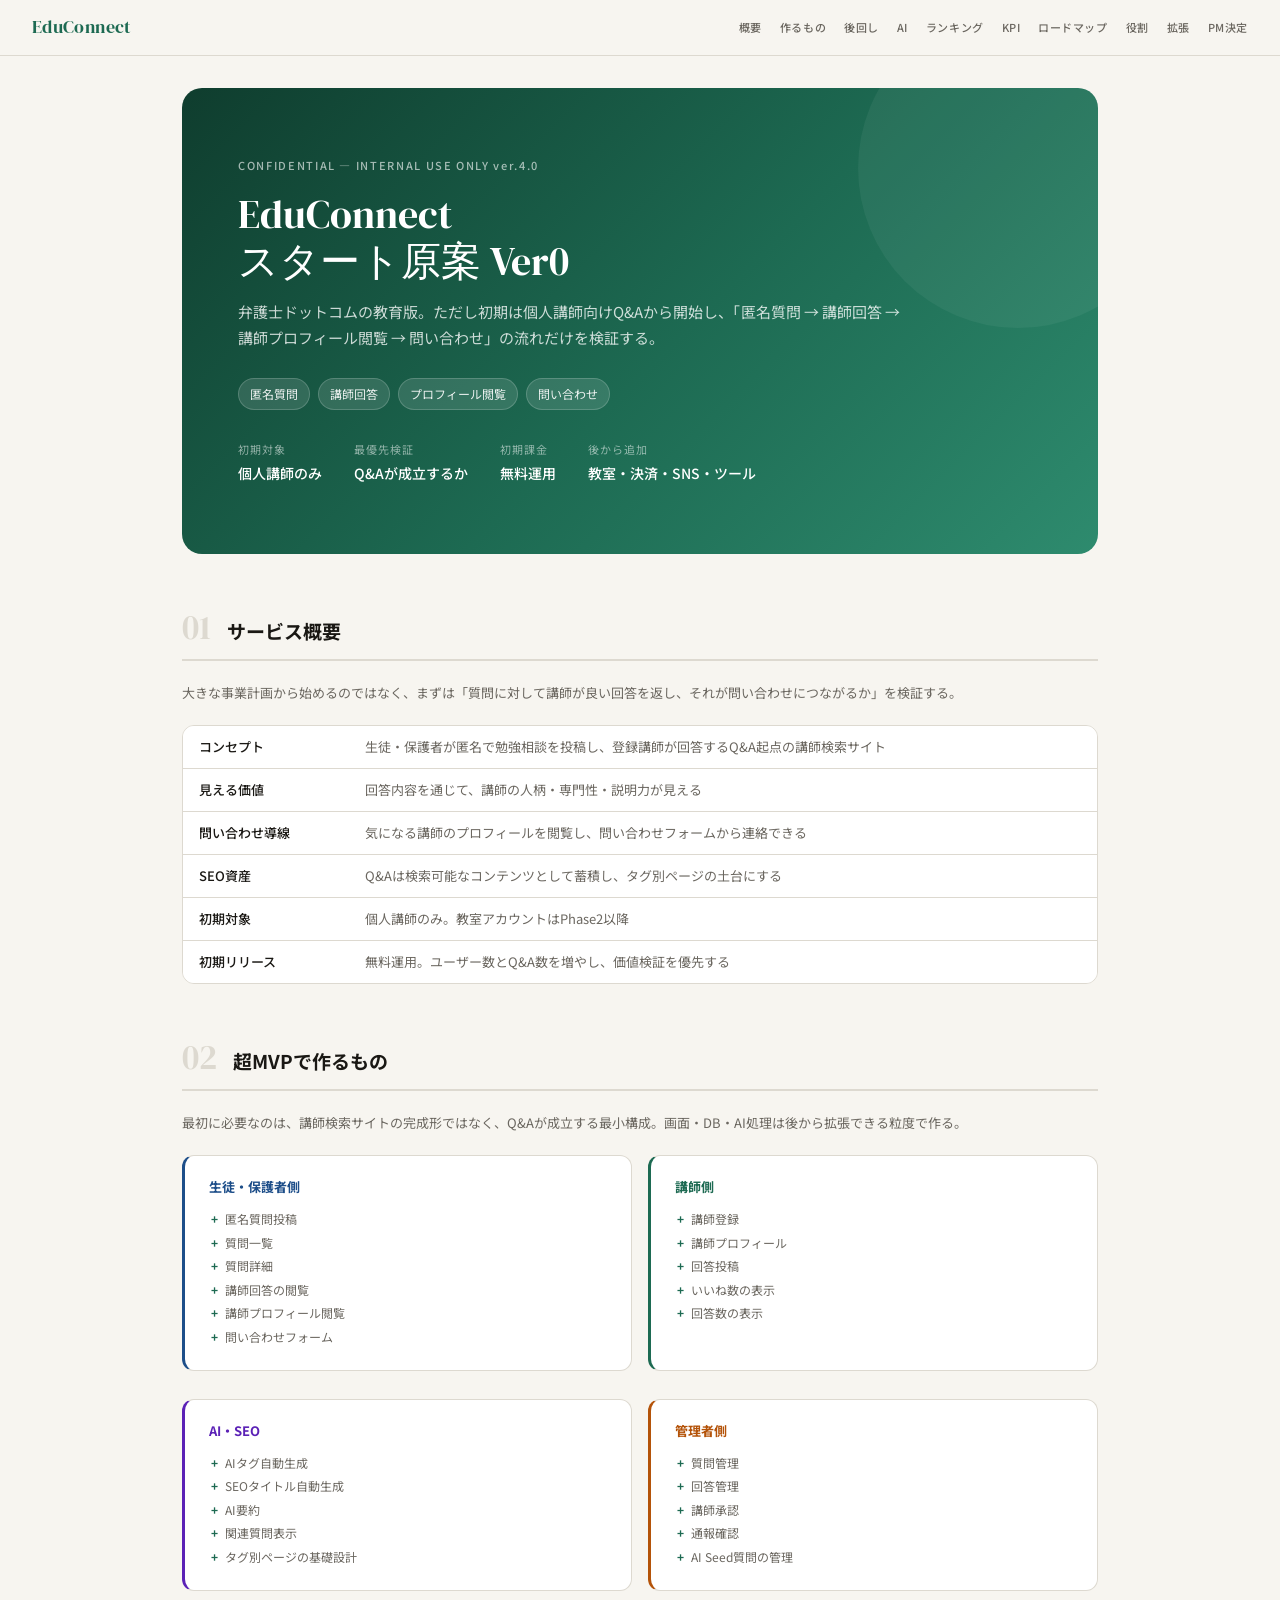
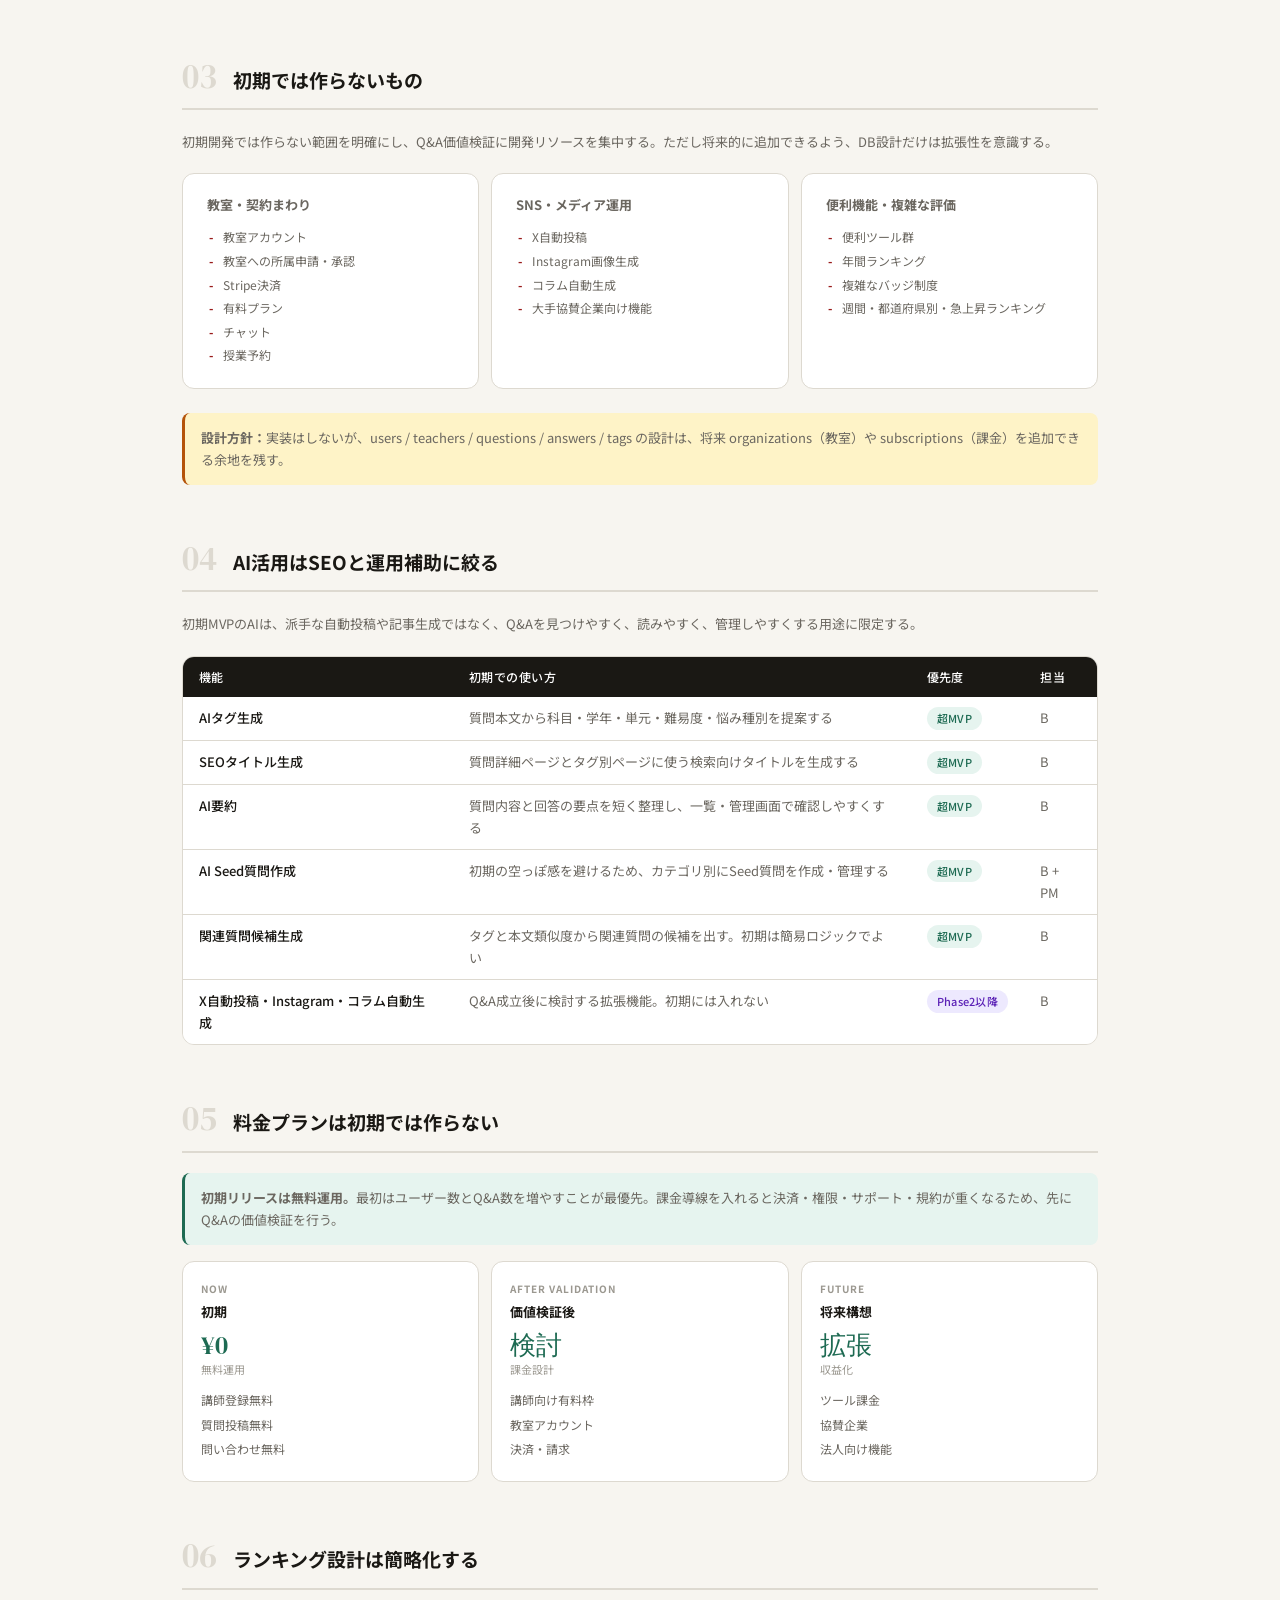
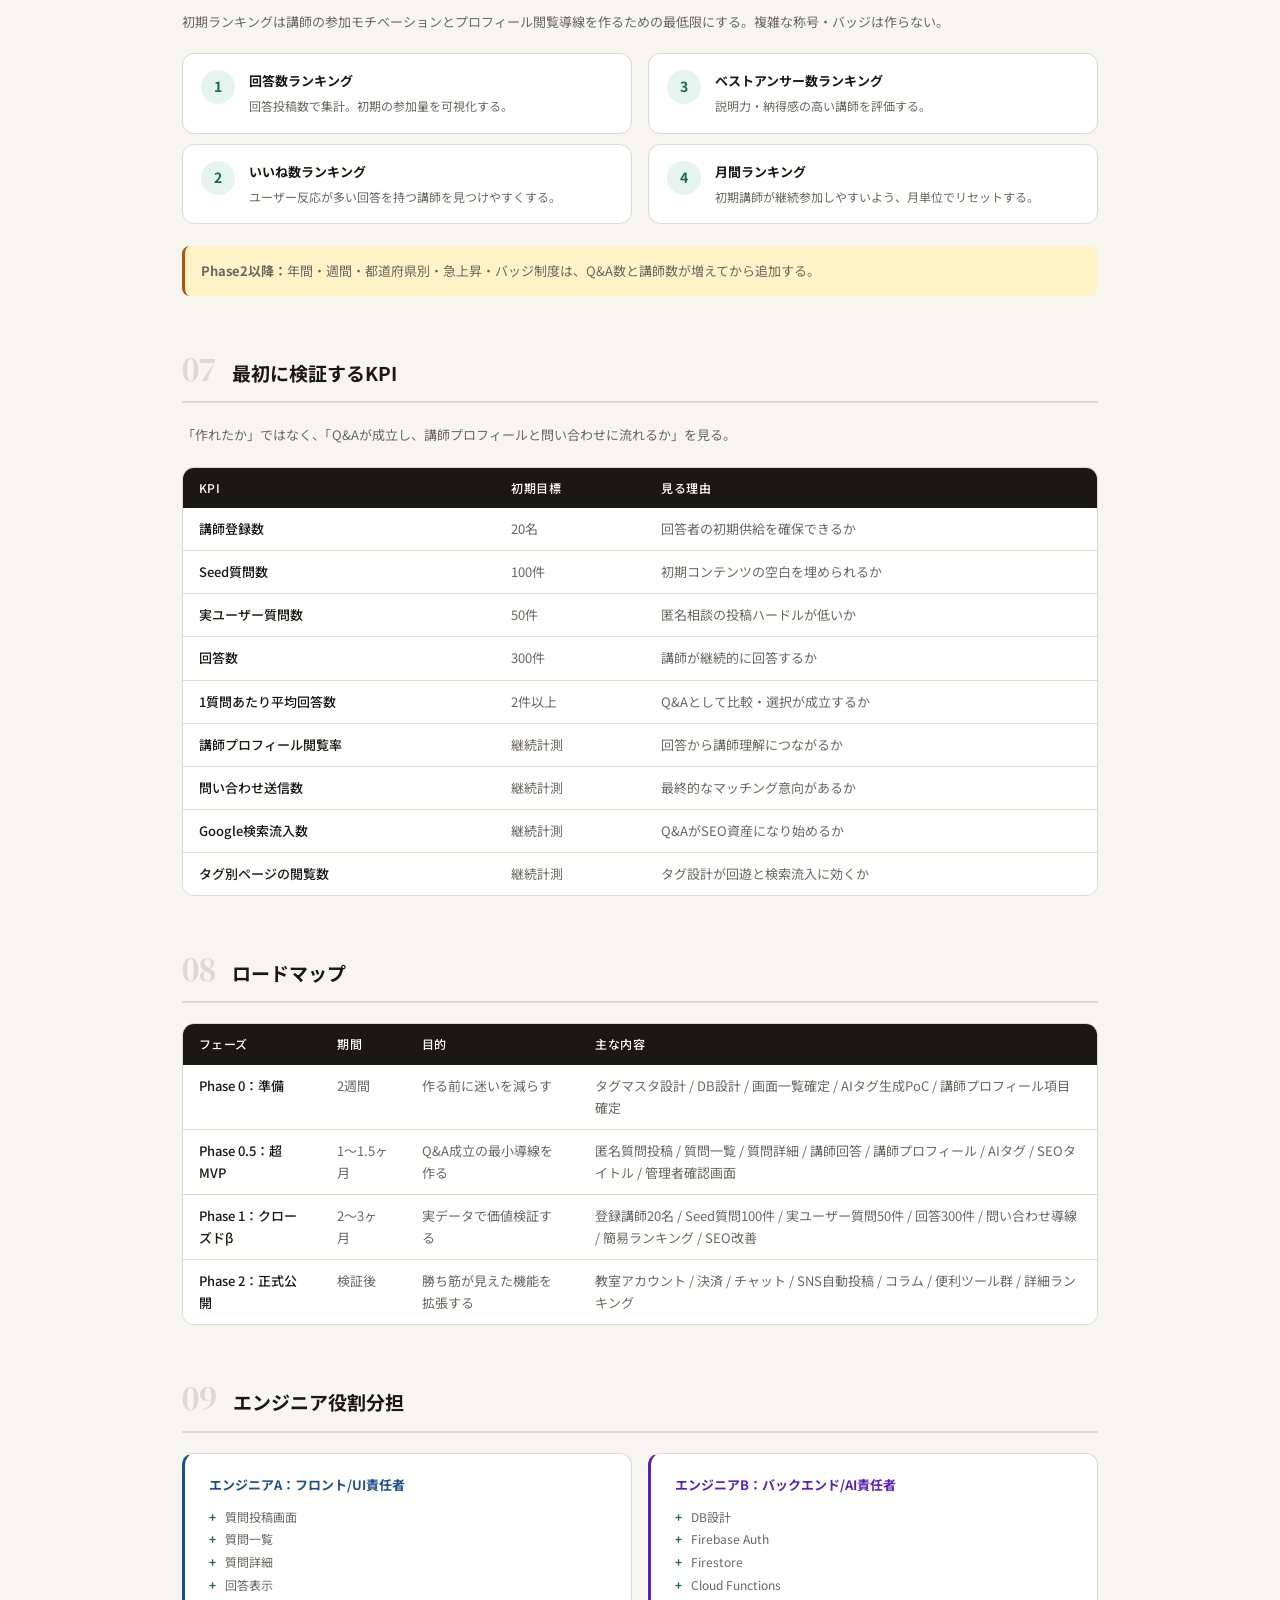
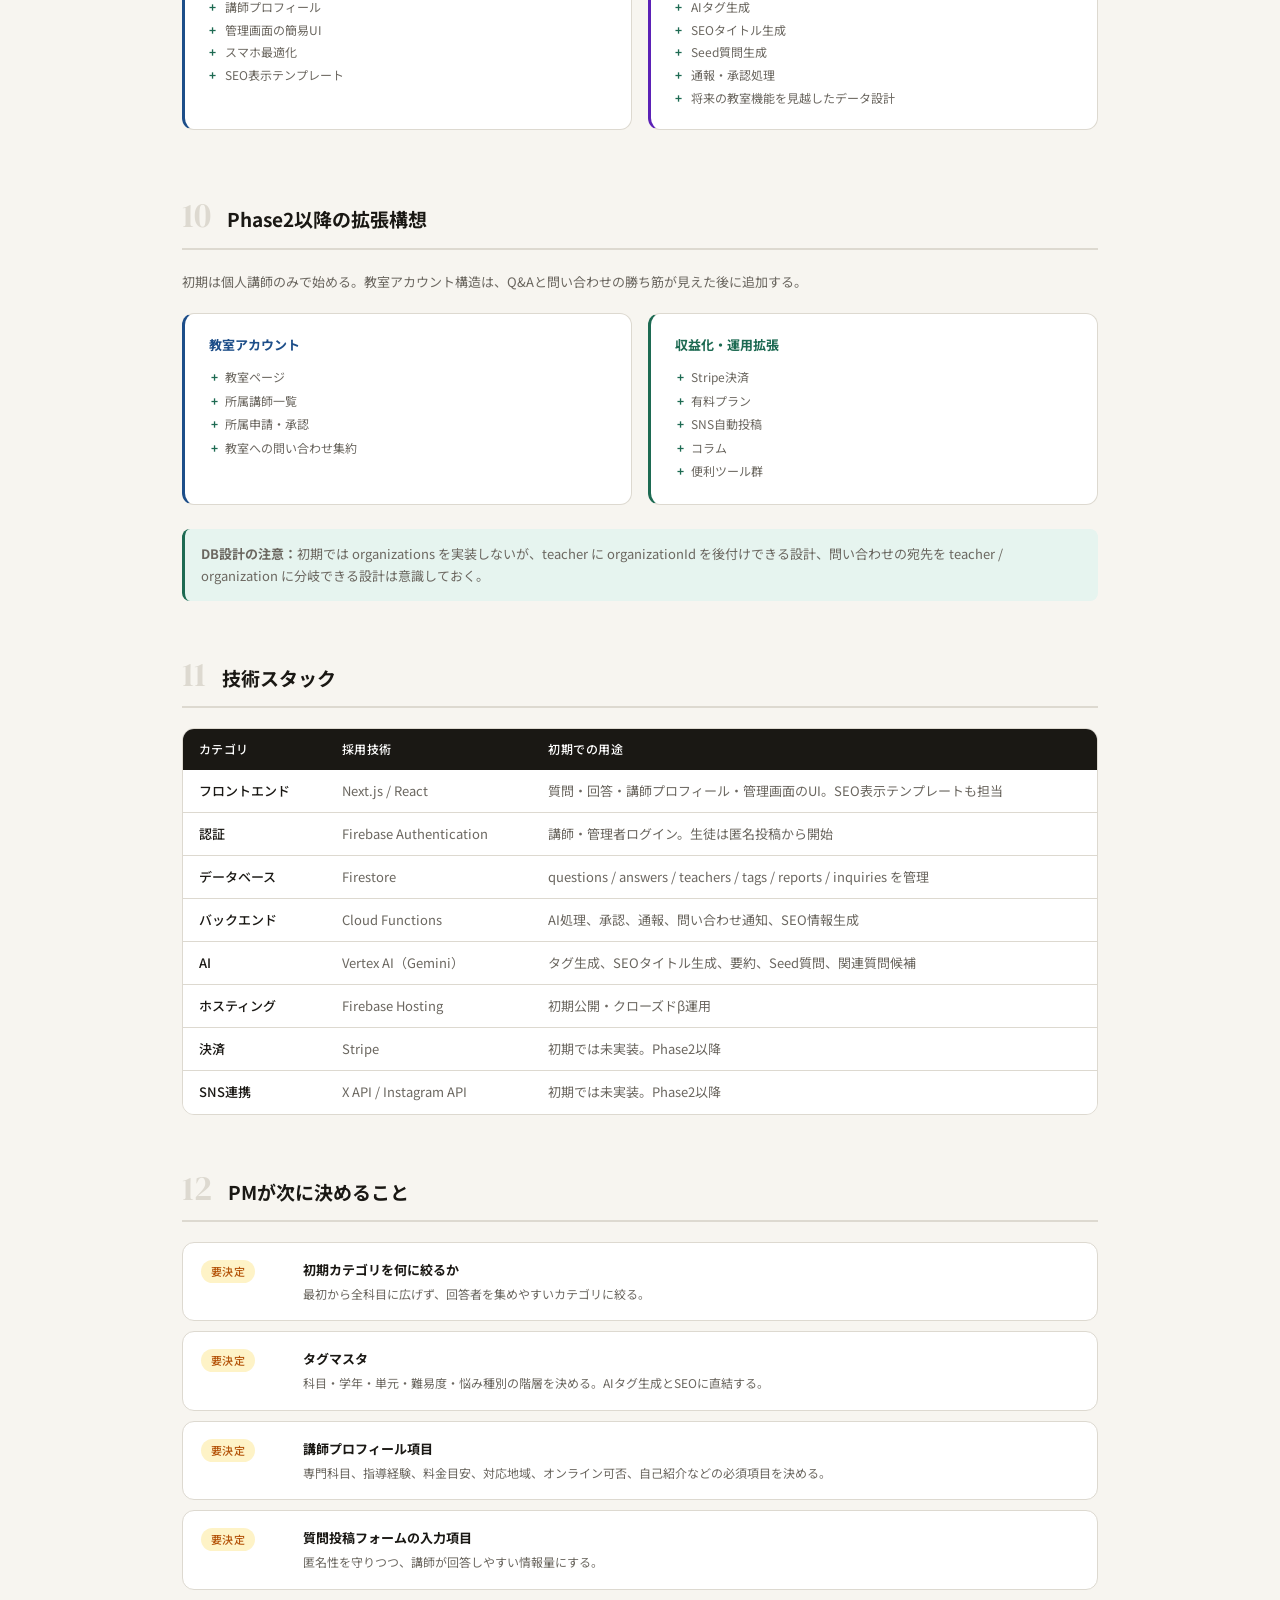
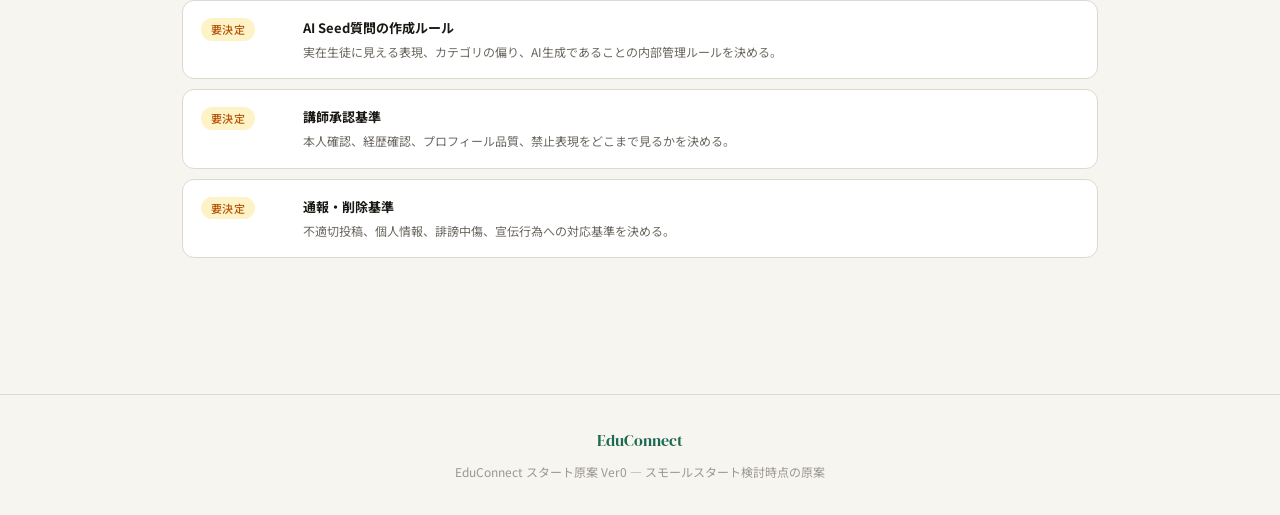
==== ver0/index.html @ 37a4d229 "Add Ver0 starter proposal" ====
<!DOCTYPE html>
<html lang="ja">
<head>
<meta charset="UTF-8">
<meta name="viewport" content="width=device-width, initial-scale=1.0">
<title>EduConnect スタート原案 Ver0</title>
<link href="https://fonts.googleapis.com/css2?family=Noto+Sans+JP:wght@300;400;500;700&family=DM+Serif+Display&display=swap" rel="stylesheet">
<style>
:root {
  --bg: #F7F5F0;
  --bg2: #EEEAE2;
  --surface: #FFFFFF;
  --border: #DDD9D0;
  --text: #1A1814;
  --text2: #6B6760;
  --text3: #9B9890;
  --accent: #1D6A52;
  --accent2: #2E8B6E;
  --accent-light: #E6F4EF;
  --blue: #1D4E89;
  --blue-light: #E3EDF7;
  --amber: #B45309;
  --amber-light: #FEF3C7;
  --purple: #5B21B6;
  --purple-light: #EDE9FE;
  --red: #991B1B;
  --red-light: #FEE2E2;
}
*{margin:0;padding:0;box-sizing:border-box}
html{scroll-behavior:smooth}
body{font-family:'Noto Sans JP',sans-serif;background:var(--bg);color:var(--text);font-size:14px;line-height:1.7}
nav{position:fixed;top:0;left:0;right:0;z-index:100;background:rgba(247,245,240,0.95);backdrop-filter:blur(8px);border-bottom:1px solid var(--border);padding:0 32px;display:flex;align-items:center;justify-content:space-between;height:56px}
.nav-logo{font-family:'DM Serif Display',serif;font-size:18px;color:var(--accent);letter-spacing:.02em}
.nav-links{display:flex;gap:18px;flex-wrap:wrap}
.nav-links a{font-size:11px;color:var(--text2);text-decoration:none;font-weight:500;letter-spacing:.05em;transition:color .2s}
.nav-links a:hover{color:var(--accent)}
.page{max-width:980px;margin:0 auto;padding:88px 32px 80px}
.hero{background:linear-gradient(135deg,#0F3D2E 0%,#1D6A52 54%,#2E8B6E 100%);color:white;padding:68px 56px;border-radius:20px;margin-bottom:56px;position:relative;overflow:hidden}
.hero::before{content:'';position:absolute;top:-80px;right:-80px;width:320px;height:320px;border-radius:50%;background:rgba(255,255,255,0.05)}
.hero-tag{font-size:11px;letter-spacing:.15em;font-weight:500;color:rgba(255,255,255,0.62);margin-bottom:16px}
.hero h1{font-family:'DM Serif Display',serif;font-size:40px;line-height:1.18;margin-bottom:14px;font-weight:400}
.hero-sub{font-size:15px;color:rgba(255,255,255,0.78);margin-bottom:28px;max-width:670px}
.hero-flow{display:flex;gap:8px;flex-wrap:wrap;margin-bottom:30px}
.flow-pill{font-size:12px;background:rgba(255,255,255,0.12);border:1px solid rgba(255,255,255,0.18);border-radius:999px;padding:5px 11px;color:rgba(255,255,255,0.9)}
.hero-meta{display:flex;gap:32px;flex-wrap:wrap}
.hero-meta-label{font-size:11px;color:rgba(255,255,255,0.52);letter-spacing:.08em;margin-bottom:3px}
.hero-meta-val{font-size:14px;font-weight:500}
.section{margin-bottom:56px}
.section-header{display:flex;align-items:baseline;gap:16px;margin-bottom:20px;padding-bottom:12px;border-bottom:2px solid var(--border)}
.section-num{font-family:'DM Serif Display',serif;font-size:34px;color:var(--border);line-height:1}
.section-title{font-size:19px;font-weight:700;color:var(--text)}
.section-desc{color:var(--text2);font-size:13px;margin-bottom:20px;line-height:1.8}
.card{background:var(--surface);border:1px solid var(--border);border-radius:12px;padding:20px 24px;margin-bottom:12px}
.card-title{font-size:13px;font-weight:700;margin-bottom:10px;color:var(--text2)}
.badge{display:inline-block;padding:2px 10px;border-radius:20px;font-size:11px;font-weight:500;letter-spacing:.03em;white-space:nowrap}
.b-must{background:var(--accent-light);color:var(--accent)}
.b-phase2{background:var(--purple-light);color:var(--purple)}
.b-later{background:var(--bg2);color:var(--text2)}
.b-pm{background:var(--amber-light);color:var(--amber)}
.b-stop{background:var(--red-light);color:var(--red)}
.tbl-wrap{overflow-x:auto;border-radius:12px;border:1px solid var(--border)}
table{width:100%;border-collapse:collapse;background:var(--surface)}
thead th{background:var(--text);color:white;padding:10px 16px;text-align:left;font-size:12px;font-weight:500;letter-spacing:.04em}
tbody td{padding:10px 16px;border-bottom:1px solid var(--border);font-size:13px;color:var(--text2);vertical-align:top}
tbody tr:last-child td{border-bottom:none}
tbody tr:hover td{background:var(--bg)}
td:first-child{color:var(--text);font-weight:500}
.grid2{display:grid;grid-template-columns:1fr 1fr;gap:16px}
.grid3{display:grid;grid-template-columns:repeat(3,1fr);gap:12px}
.grid4{display:grid;grid-template-columns:repeat(4,1fr);gap:12px}
.plan{border-radius:12px;padding:18px;border:2px solid var(--border);background:var(--surface)}
.plan.featured{border-color:var(--accent);box-shadow:0 4px 20px rgba(29,106,82,0.12)}
.plan-tag{font-size:10px;font-weight:700;letter-spacing:.08em;margin-bottom:4px}
.plan-name{font-size:14px;font-weight:700;margin-bottom:4px}
.plan-price{font-family:'DM Serif Display',serif;font-size:28px;margin:6px 0 2px;color:var(--accent)}
.plan-period{font-size:11px;color:var(--text3);margin-bottom:12px}
.plan-item{font-size:12px;color:var(--text2);line-height:1.8;padding-left:16px;position:relative;margin-bottom:1px}
.plan-item::before{position:absolute;left:0;font-weight:700}
.plan-item.o::before{content:"+";color:var(--accent)}
.plan-item.x::before{content:"-";color:var(--red)}
.tip{background:var(--accent-light);border-left:3px solid var(--accent);padding:14px 16px;border-radius:8px;color:var(--text2);font-size:13px}
.tip-amber{background:var(--amber-light);border-left-color:var(--amber)}
.tip-red{background:var(--red-light);border-left-color:var(--red)}
.rank-card{display:flex;gap:14px;background:var(--surface);border:1px solid var(--border);border-radius:12px;padding:16px 18px;margin-bottom:10px}
.rank-icon{width:34px;height:34px;border-radius:50%;background:var(--accent-light);color:var(--accent);display:flex;align-items:center;justify-content:center;font-weight:700;flex-shrink:0}
.rank-title{font-size:13px;font-weight:700;margin-bottom:4px}
.rank-desc{font-size:12px;color:var(--text2)}
.phase-card{background:var(--surface);border:1px solid var(--border);border-radius:12px;padding:18px}
.phase-label{font-size:10px;letter-spacing:.1em;font-weight:700;color:var(--text3);margin-bottom:4px}
.phase-period{font-size:13px;font-weight:700;color:var(--text);margin-bottom:8px}
.phase-num{font-family:'DM Serif Display',serif;font-size:26px;color:var(--accent);line-height:1.1}
.phase-sub{font-size:11px;color:var(--text3);margin-bottom:12px}
.phase-item{font-size:12px;color:var(--text2);margin-bottom:4px}
.pm-item{display:flex;gap:14px;background:var(--surface);border:1px solid var(--border);border-radius:12px;padding:16px 18px;margin-bottom:10px}
.pm-badge{width:88px;flex-shrink:0}
.pm-title{font-size:13px;font-weight:700;margin-bottom:3px}
.pm-desc{font-size:12px;color:var(--text2)}
.two-col{display:grid;grid-template-columns:1fr 1fr;gap:16px}
.b-item{font-size:12px;color:var(--text2);line-height:1.8;padding-left:16px;position:relative;margin-bottom:2px}
.b-item::before{content:"·";position:absolute;left:2px}
.b-item.good::before{content:"+";color:var(--accent);font-weight:700}
.b-item.stop::before{content:"-";color:var(--red);font-weight:700}
.mini-label{font-size:11px;font-weight:700;color:var(--text3);letter-spacing:.08em;margin-bottom:8px}
footer{border-top:1px solid var(--border);padding:32px;text-align:center;color:var(--text3);font-size:12px}
@media(max-width:680px){
  nav{padding:0 16px}
  .nav-links{display:none}
  .page{padding:72px 16px 60px}
  .hero{padding:36px 24px}
  .hero h1{font-size:28px}
  .hero-meta{gap:20px}
  .grid2,.grid3,.grid4,.two-col{grid-template-columns:1fr}
}
</style>
</head>
<body>
<nav>
  <div class="nav-logo">EduConnect</div>
  <div class="nav-links">
    <a href="#overview">概要</a>
    <a href="#mvp">作るもの</a>
    <a href="#notnow">後回し</a>
    <a href="#ai">AI</a>
    <a href="#ranking">ランキング</a>
    <a href="#kpi">KPI</a>
    <a href="#roadmap">ロードマップ</a>
    <a href="#roles">役割</a>
    <a href="#phase2">拡張</a>
    <a href="#pm">PM決定</a>
  </div>
</nav>

<div class="page">

  <div class="hero">
    <div class="hero-tag">CONFIDENTIAL — INTERNAL USE ONLY ver.4.0</div>
    <h1>EduConnect<br>スタート原案 Ver0</h1>
    <div class="hero-sub">弁護士ドットコムの教育版。ただし初期は個人講師向けQ&amp;Aから開始し、「匿名質問 → 講師回答 → 講師プロフィール閲覧 → 問い合わせ」の流れだけを検証する。</div>
    <div class="hero-flow">
      <div class="flow-pill">匿名質問</div>
      <div class="flow-pill">講師回答</div>
      <div class="flow-pill">プロフィール閲覧</div>
      <div class="flow-pill">問い合わせ</div>
    </div>
    <div class="hero-meta">
      <div><div class="hero-meta-label">初期対象</div><div class="hero-meta-val">個人講師のみ</div></div>
      <div><div class="hero-meta-label">最優先検証</div><div class="hero-meta-val">Q&amp;Aが成立するか</div></div>
      <div><div class="hero-meta-label">初期課金</div><div class="hero-meta-val">無料運用</div></div>
      <div><div class="hero-meta-label">後から追加</div><div class="hero-meta-val">教室・決済・SNS・ツール</div></div>
    </div>
  </div>

  <div class="section" id="overview">
    <div class="section-header"><div class="section-num">01</div><div class="section-title">サービス概要</div></div>
    <div class="section-desc">大きな事業計画から始めるのではなく、まずは「質問に対して講師が良い回答を返し、それが問い合わせにつながるか」を検証する。</div>
    <div class="tbl-wrap">
      <table>
        <tbody>
          <tr><td>コンセプト</td><td>生徒・保護者が匿名で勉強相談を投稿し、登録講師が回答するQ&amp;A起点の講師検索サイト</td></tr>
          <tr><td>見える価値</td><td>回答内容を通じて、講師の人柄・専門性・説明力が見える</td></tr>
          <tr><td>問い合わせ導線</td><td>気になる講師のプロフィールを閲覧し、問い合わせフォームから連絡できる</td></tr>
          <tr><td>SEO資産</td><td>Q&amp;Aは検索可能なコンテンツとして蓄積し、タグ別ページの土台にする</td></tr>
          <tr><td>初期対象</td><td>個人講師のみ。教室アカウントはPhase2以降</td></tr>
          <tr><td>初期リリース</td><td>無料運用。ユーザー数とQ&amp;A数を増やし、価値検証を優先する</td></tr>
        </tbody>
      </table>
    </div>
  </div>

  <div class="section" id="mvp">
    <div class="section-header"><div class="section-num">02</div><div class="section-title">超MVPで作るもの</div></div>
    <div class="section-desc">最初に必要なのは、講師検索サイトの完成形ではなく、Q&amp;Aが成立する最小構成。画面・DB・AI処理は後から拡張できる粒度で作る。</div>
    <div class="grid2">
      <div class="card" style="border-left:3px solid var(--blue)">
        <div class="card-title" style="color:var(--blue)">生徒・保護者側</div>
        <div class="b-item good">匿名質問投稿</div>
        <div class="b-item good">質問一覧</div>
        <div class="b-item good">質問詳細</div>
        <div class="b-item good">講師回答の閲覧</div>
        <div class="b-item good">講師プロフィール閲覧</div>
        <div class="b-item good">問い合わせフォーム</div>
      </div>
      <div class="card" style="border-left:3px solid var(--accent)">
        <div class="card-title" style="color:var(--accent)">講師側</div>
        <div class="b-item good">講師登録</div>
        <div class="b-item good">講師プロフィール</div>
        <div class="b-item good">回答投稿</div>
        <div class="b-item good">いいね数の表示</div>
        <div class="b-item good">回答数の表示</div>
      </div>
      <div class="card" style="border-left:3px solid var(--purple)">
        <div class="card-title" style="color:var(--purple)">AI・SEO</div>
        <div class="b-item good">AIタグ自動生成</div>
        <div class="b-item good">SEOタイトル自動生成</div>
        <div class="b-item good">AI要約</div>
        <div class="b-item good">関連質問表示</div>
        <div class="b-item good">タグ別ページの基礎設計</div>
      </div>
      <div class="card" style="border-left:3px solid var(--amber)">
        <div class="card-title" style="color:var(--amber)">管理者側</div>
        <div class="b-item good">質問管理</div>
        <div class="b-item good">回答管理</div>
        <div class="b-item good">講師承認</div>
        <div class="b-item good">通報確認</div>
        <div class="b-item good">AI Seed質問の管理</div>
      </div>
    </div>
  </div>

  <div class="section" id="notnow">
    <div class="section-header"><div class="section-num">03</div><div class="section-title">初期では作らないもの</div></div>
    <div class="section-desc">初期開発では作らない範囲を明確にし、Q&amp;A価値検証に開発リソースを集中する。ただし将来的に追加できるよう、DB設計だけは拡張性を意識する。</div>
    <div class="grid3">
      <div class="card">
        <div class="card-title">教室・契約まわり</div>
        <div class="b-item stop">教室アカウント</div>
        <div class="b-item stop">教室への所属申請・承認</div>
        <div class="b-item stop">Stripe決済</div>
        <div class="b-item stop">有料プラン</div>
        <div class="b-item stop">チャット</div>
        <div class="b-item stop">授業予約</div>
      </div>
      <div class="card">
        <div class="card-title">SNS・メディア運用</div>
        <div class="b-item stop">X自動投稿</div>
        <div class="b-item stop">Instagram画像生成</div>
        <div class="b-item stop">コラム自動生成</div>
        <div class="b-item stop">大手協賛企業向け機能</div>
      </div>
      <div class="card">
        <div class="card-title">便利機能・複雑な評価</div>
        <div class="b-item stop">便利ツール群</div>
        <div class="b-item stop">年間ランキング</div>
        <div class="b-item stop">複雑なバッジ制度</div>
        <div class="b-item stop">週間・都道府県別・急上昇ランキング</div>
      </div>
    </div>
    <div class="tip tip-amber" style="margin-top:12px"><b>設計方針：</b>実装はしないが、users / teachers / questions / answers / tags の設計は、将来 organizations（教室）や subscriptions（課金）を追加できる余地を残す。</div>
  </div>

  <div class="section" id="ai">
    <div class="section-header"><div class="section-num">04</div><div class="section-title">AI活用はSEOと運用補助に絞る</div></div>
    <div class="section-desc">初期MVPのAIは、派手な自動投稿や記事生成ではなく、Q&amp;Aを見つけやすく、読みやすく、管理しやすくする用途に限定する。</div>
    <div class="tbl-wrap">
      <table>
        <thead><tr><th>機能</th><th>初期での使い方</th><th>優先度</th><th>担当</th></tr></thead>
        <tbody>
          <tr><td>AIタグ生成</td><td>質問本文から科目・学年・単元・難易度・悩み種別を提案する</td><td><span class="badge b-must">超MVP</span></td><td>B</td></tr>
          <tr><td>SEOタイトル生成</td><td>質問詳細ページとタグ別ページに使う検索向けタイトルを生成する</td><td><span class="badge b-must">超MVP</span></td><td>B</td></tr>
          <tr><td>AI要約</td><td>質問内容と回答の要点を短く整理し、一覧・管理画面で確認しやすくする</td><td><span class="badge b-must">超MVP</span></td><td>B</td></tr>
          <tr><td>AI Seed質問作成</td><td>初期の空っぽ感を避けるため、カテゴリ別にSeed質問を作成・管理する</td><td><span class="badge b-must">超MVP</span></td><td>B + PM</td></tr>
          <tr><td>関連質問候補生成</td><td>タグと本文類似度から関連質問の候補を出す。初期は簡易ロジックでよい</td><td><span class="badge b-must">超MVP</span></td><td>B</td></tr>
          <tr><td>X自動投稿・Instagram・コラム自動生成</td><td>Q&amp;A成立後に検討する拡張機能。初期には入れない</td><td><span class="badge b-phase2">Phase2以降</span></td><td>B</td></tr>
        </tbody>
      </table>
    </div>
  </div>

  <div class="section" id="pricing">
    <div class="section-header"><div class="section-num">05</div><div class="section-title">料金プランは初期では作らない</div></div>
    <div class="tip">
      <b>初期リリースは無料運用。</b>最初はユーザー数とQ&amp;A数を増やすことが最優先。課金導線を入れると決済・権限・サポート・規約が重くなるため、先にQ&amp;Aの価値検証を行う。
    </div>
    <div class="grid3" style="margin-top:16px">
      <div class="phase-card"><div class="phase-label">NOW</div><div class="phase-period">初期</div><div class="phase-num">¥0</div><div class="phase-sub">無料運用</div><div class="phase-item">講師登録無料</div><div class="phase-item">質問投稿無料</div><div class="phase-item">問い合わせ無料</div></div>
      <div class="phase-card"><div class="phase-label">AFTER VALIDATION</div><div class="phase-period">価値検証後</div><div class="phase-num">検討</div><div class="phase-sub">課金設計</div><div class="phase-item">講師向け有料枠</div><div class="phase-item">教室アカウント</div><div class="phase-item">決済・請求</div></div>
      <div class="phase-card"><div class="phase-label">FUTURE</div><div class="phase-period">将来構想</div><div class="phase-num">拡張</div><div class="phase-sub">収益化</div><div class="phase-item">ツール課金</div><div class="phase-item">協賛企業</div><div class="phase-item">法人向け機能</div></div>
    </div>
  </div>

  <div class="section" id="ranking">
    <div class="section-header"><div class="section-num">06</div><div class="section-title">ランキング設計は簡略化する</div></div>
    <div class="section-desc">初期ランキングは講師の参加モチベーションとプロフィール閲覧導線を作るための最低限にする。複雑な称号・バッジは作らない。</div>
    <div class="grid2">
      <div>
        <div class="rank-card"><div class="rank-icon">1</div><div><div class="rank-title">回答数ランキング</div><div class="rank-desc">回答投稿数で集計。初期の参加量を可視化する。</div></div></div>
        <div class="rank-card"><div class="rank-icon">2</div><div><div class="rank-title">いいね数ランキング</div><div class="rank-desc">ユーザー反応が多い回答を持つ講師を見つけやすくする。</div></div></div>
      </div>
      <div>
        <div class="rank-card"><div class="rank-icon">3</div><div><div class="rank-title">ベストアンサー数ランキング</div><div class="rank-desc">説明力・納得感の高い講師を評価する。</div></div></div>
        <div class="rank-card"><div class="rank-icon">4</div><div><div class="rank-title">月間ランキング</div><div class="rank-desc">初期講師が継続参加しやすいよう、月単位でリセットする。</div></div></div>
      </div>
    </div>
    <div class="tip tip-amber" style="margin-top:12px"><b>Phase2以降：</b>年間・週間・都道府県別・急上昇・バッジ制度は、Q&amp;A数と講師数が増えてから追加する。</div>
  </div>

  <div class="section" id="kpi">
    <div class="section-header"><div class="section-num">07</div><div class="section-title">最初に検証するKPI</div></div>
    <div class="section-desc">「作れたか」ではなく、「Q&amp;Aが成立し、講師プロフィールと問い合わせに流れるか」を見る。</div>
    <div class="tbl-wrap">
      <table>
        <thead><tr><th>KPI</th><th>初期目標</th><th>見る理由</th></tr></thead>
        <tbody>
          <tr><td>講師登録数</td><td>20名</td><td>回答者の初期供給を確保できるか</td></tr>
          <tr><td>Seed質問数</td><td>100件</td><td>初期コンテンツの空白を埋められるか</td></tr>
          <tr><td>実ユーザー質問数</td><td>50件</td><td>匿名相談の投稿ハードルが低いか</td></tr>
          <tr><td>回答数</td><td>300件</td><td>講師が継続的に回答するか</td></tr>
          <tr><td>1質問あたり平均回答数</td><td>2件以上</td><td>Q&amp;Aとして比較・選択が成立するか</td></tr>
          <tr><td>講師プロフィール閲覧率</td><td>継続計測</td><td>回答から講師理解につながるか</td></tr>
          <tr><td>問い合わせ送信数</td><td>継続計測</td><td>最終的なマッチング意向があるか</td></tr>
          <tr><td>Google検索流入数</td><td>継続計測</td><td>Q&amp;AがSEO資産になり始めるか</td></tr>
          <tr><td>タグ別ページの閲覧数</td><td>継続計測</td><td>タグ設計が回遊と検索流入に効くか</td></tr>
        </tbody>
      </table>
    </div>
  </div>

  <div class="section" id="roadmap">
    <div class="section-header"><div class="section-num">08</div><div class="section-title">ロードマップ</div></div>
    <div class="tbl-wrap">
      <table>
        <thead><tr><th>フェーズ</th><th>期間</th><th>目的</th><th>主な内容</th></tr></thead>
        <tbody>
          <tr><td>Phase 0：準備</td><td>2週間</td><td>作る前に迷いを減らす</td><td>タグマスタ設計 / DB設計 / 画面一覧確定 / AIタグ生成PoC / 講師プロフィール項目確定</td></tr>
          <tr><td>Phase 0.5：超MVP</td><td>1〜1.5ヶ月</td><td>Q&amp;A成立の最小導線を作る</td><td>匿名質問投稿 / 質問一覧 / 質問詳細 / 講師回答 / 講師プロフィール / AIタグ / SEOタイトル / 管理者確認画面</td></tr>
          <tr><td>Phase 1：クローズドβ</td><td>2〜3ヶ月</td><td>実データで価値検証する</td><td>登録講師20名 / Seed質問100件 / 実ユーザー質問50件 / 回答300件 / 問い合わせ導線 / 簡易ランキング / SEO改善</td></tr>
          <tr><td>Phase 2：正式公開</td><td>検証後</td><td>勝ち筋が見えた機能を拡張する</td><td>教室アカウント / 決済 / チャット / SNS自動投稿 / コラム / 便利ツール群 / 詳細ランキング</td></tr>
        </tbody>
      </table>
    </div>
  </div>

  <div class="section" id="roles">
    <div class="section-header"><div class="section-num">09</div><div class="section-title">エンジニア役割分担</div></div>
    <div class="two-col">
      <div class="card" style="border-left:3px solid var(--blue)">
        <div class="card-title" style="color:var(--blue)">エンジニアA：フロント/UI責任者</div>
        <div class="plan-item o">質問投稿画面</div>
        <div class="plan-item o">質問一覧</div>
        <div class="plan-item o">質問詳細</div>
        <div class="plan-item o">回答表示</div>
        <div class="plan-item o">講師プロフィール</div>
        <div class="plan-item o">管理画面の簡易UI</div>
        <div class="plan-item o">スマホ最適化</div>
        <div class="plan-item o">SEO表示テンプレート</div>
      </div>
      <div class="card" style="border-left:3px solid var(--purple)">
        <div class="card-title" style="color:var(--purple)">エンジニアB：バックエンド/AI責任者</div>
        <div class="plan-item o">DB設計</div>
        <div class="plan-item o">Firebase Auth</div>
        <div class="plan-item o">Firestore</div>
        <div class="plan-item o">Cloud Functions</div>
        <div class="plan-item o">AIタグ生成</div>
        <div class="plan-item o">SEOタイトル生成</div>
        <div class="plan-item o">Seed質問生成</div>
        <div class="plan-item o">通報・承認処理</div>
        <div class="plan-item o">将来の教室機能を見越したデータ設計</div>
      </div>
    </div>
  </div>

  <div class="section" id="phase2">
    <div class="section-header"><div class="section-num">10</div><div class="section-title">Phase2以降の拡張構想</div></div>
    <div class="section-desc">初期は個人講師のみで始める。教室アカウント構造は、Q&amp;Aと問い合わせの勝ち筋が見えた後に追加する。</div>
    <div class="grid2">
      <div class="card" style="border-left:3px solid var(--blue)">
        <div class="card-title" style="color:var(--blue)">教室アカウント</div>
        <div class="b-item good">教室ページ</div>
        <div class="b-item good">所属講師一覧</div>
        <div class="b-item good">所属申請・承認</div>
        <div class="b-item good">教室への問い合わせ集約</div>
      </div>
      <div class="card" style="border-left:3px solid var(--accent)">
        <div class="card-title" style="color:var(--accent)">収益化・運用拡張</div>
        <div class="b-item good">Stripe決済</div>
        <div class="b-item good">有料プラン</div>
        <div class="b-item good">SNS自動投稿</div>
        <div class="b-item good">コラム</div>
        <div class="b-item good">便利ツール群</div>
      </div>
    </div>
    <div class="tip" style="margin-top:12px"><b>DB設計の注意：</b>初期では organizations を実装しないが、teacher に organizationId を後付けできる設計、問い合わせの宛先を teacher / organization に分岐できる設計は意識しておく。</div>
  </div>

  <div class="section" id="stack">
    <div class="section-header"><div class="section-num">11</div><div class="section-title">技術スタック</div></div>
    <div class="tbl-wrap">
      <table>
        <thead><tr><th>カテゴリ</th><th>採用技術</th><th>初期での用途</th></tr></thead>
        <tbody>
          <tr><td>フロントエンド</td><td>Next.js / React</td><td>質問・回答・講師プロフィール・管理画面のUI。SEO表示テンプレートも担当</td></tr>
          <tr><td>認証</td><td>Firebase Authentication</td><td>講師・管理者ログイン。生徒は匿名投稿から開始</td></tr>
          <tr><td>データベース</td><td>Firestore</td><td>questions / answers / teachers / tags / reports / inquiries を管理</td></tr>
          <tr><td>バックエンド</td><td>Cloud Functions</td><td>AI処理、承認、通報、問い合わせ通知、SEO情報生成</td></tr>
          <tr><td>AI</td><td>Vertex AI（Gemini）</td><td>タグ生成、SEOタイトル生成、要約、Seed質問、関連質問候補</td></tr>
          <tr><td>ホスティング</td><td>Firebase Hosting</td><td>初期公開・クローズドβ運用</td></tr>
          <tr><td>決済</td><td>Stripe</td><td>初期では未実装。Phase2以降</td></tr>
          <tr><td>SNS連携</td><td>X API / Instagram API</td><td>初期では未実装。Phase2以降</td></tr>
        </tbody>
      </table>
    </div>
  </div>

  <div class="section" id="pm">
    <div class="section-header"><div class="section-num">12</div><div class="section-title">PMが次に決めること</div></div>
    <div class="pm-item"><div class="pm-badge"><span class="badge b-pm">要決定</span></div><div><div class="pm-title">初期カテゴリを何に絞るか</div><div class="pm-desc">最初から全科目に広げず、回答者を集めやすいカテゴリに絞る。</div></div></div>
    <div class="pm-item"><div class="pm-badge"><span class="badge b-pm">要決定</span></div><div><div class="pm-title">タグマスタ</div><div class="pm-desc">科目・学年・単元・難易度・悩み種別の階層を決める。AIタグ生成とSEOに直結する。</div></div></div>
    <div class="pm-item"><div class="pm-badge"><span class="badge b-pm">要決定</span></div><div><div class="pm-title">講師プロフィール項目</div><div class="pm-desc">専門科目、指導経験、料金目安、対応地域、オンライン可否、自己紹介などの必須項目を決める。</div></div></div>
    <div class="pm-item"><div class="pm-badge"><span class="badge b-pm">要決定</span></div><div><div class="pm-title">質問投稿フォームの入力項目</div><div class="pm-desc">匿名性を守りつつ、講師が回答しやすい情報量にする。</div></div></div>
    <div class="pm-item"><div class="pm-badge"><span class="badge b-pm">要決定</span></div><div><div class="pm-title">AI Seed質問の作成ルール</div><div class="pm-desc">実在生徒に見える表現、カテゴリの偏り、AI生成であることの内部管理ルールを決める。</div></div></div>
    <div class="pm-item"><div class="pm-badge"><span class="badge b-pm">要決定</span></div><div><div class="pm-title">講師承認基準</div><div class="pm-desc">本人確認、経歴確認、プロフィール品質、禁止表現をどこまで見るかを決める。</div></div></div>
    <div class="pm-item"><div class="pm-badge"><span class="badge b-pm">要決定</span></div><div><div class="pm-title">通報・削除基準</div><div class="pm-desc">不適切投稿、個人情報、誹謗中傷、宣伝行為への対応基準を決める。</div></div></div>
  </div>

</div>

<footer>
  <div style="font-family:'DM Serif Display',serif;font-size:16px;color:var(--accent);margin-bottom:8px">EduConnect</div>
  <div>EduConnect スタート原案 Ver0 — スモールスタート検討時点の原案</div>
</footer>
</body>
</html>
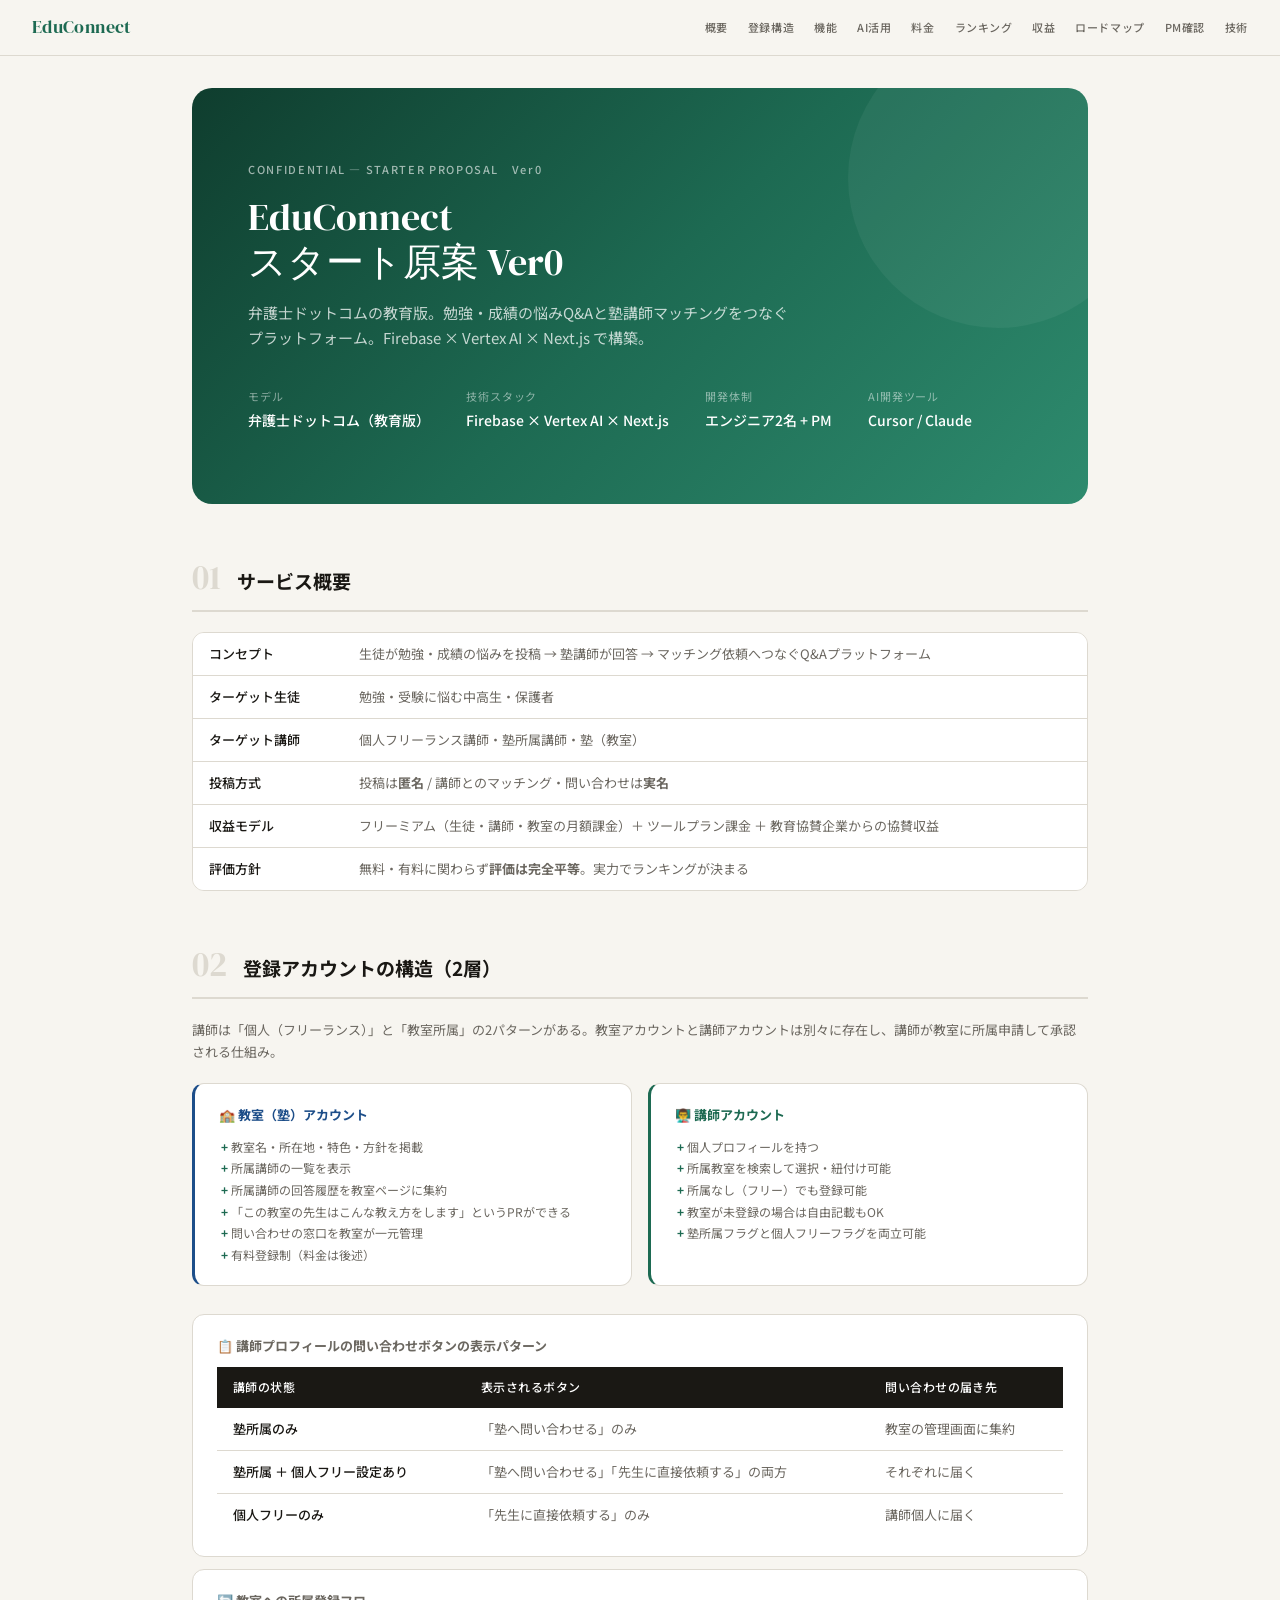
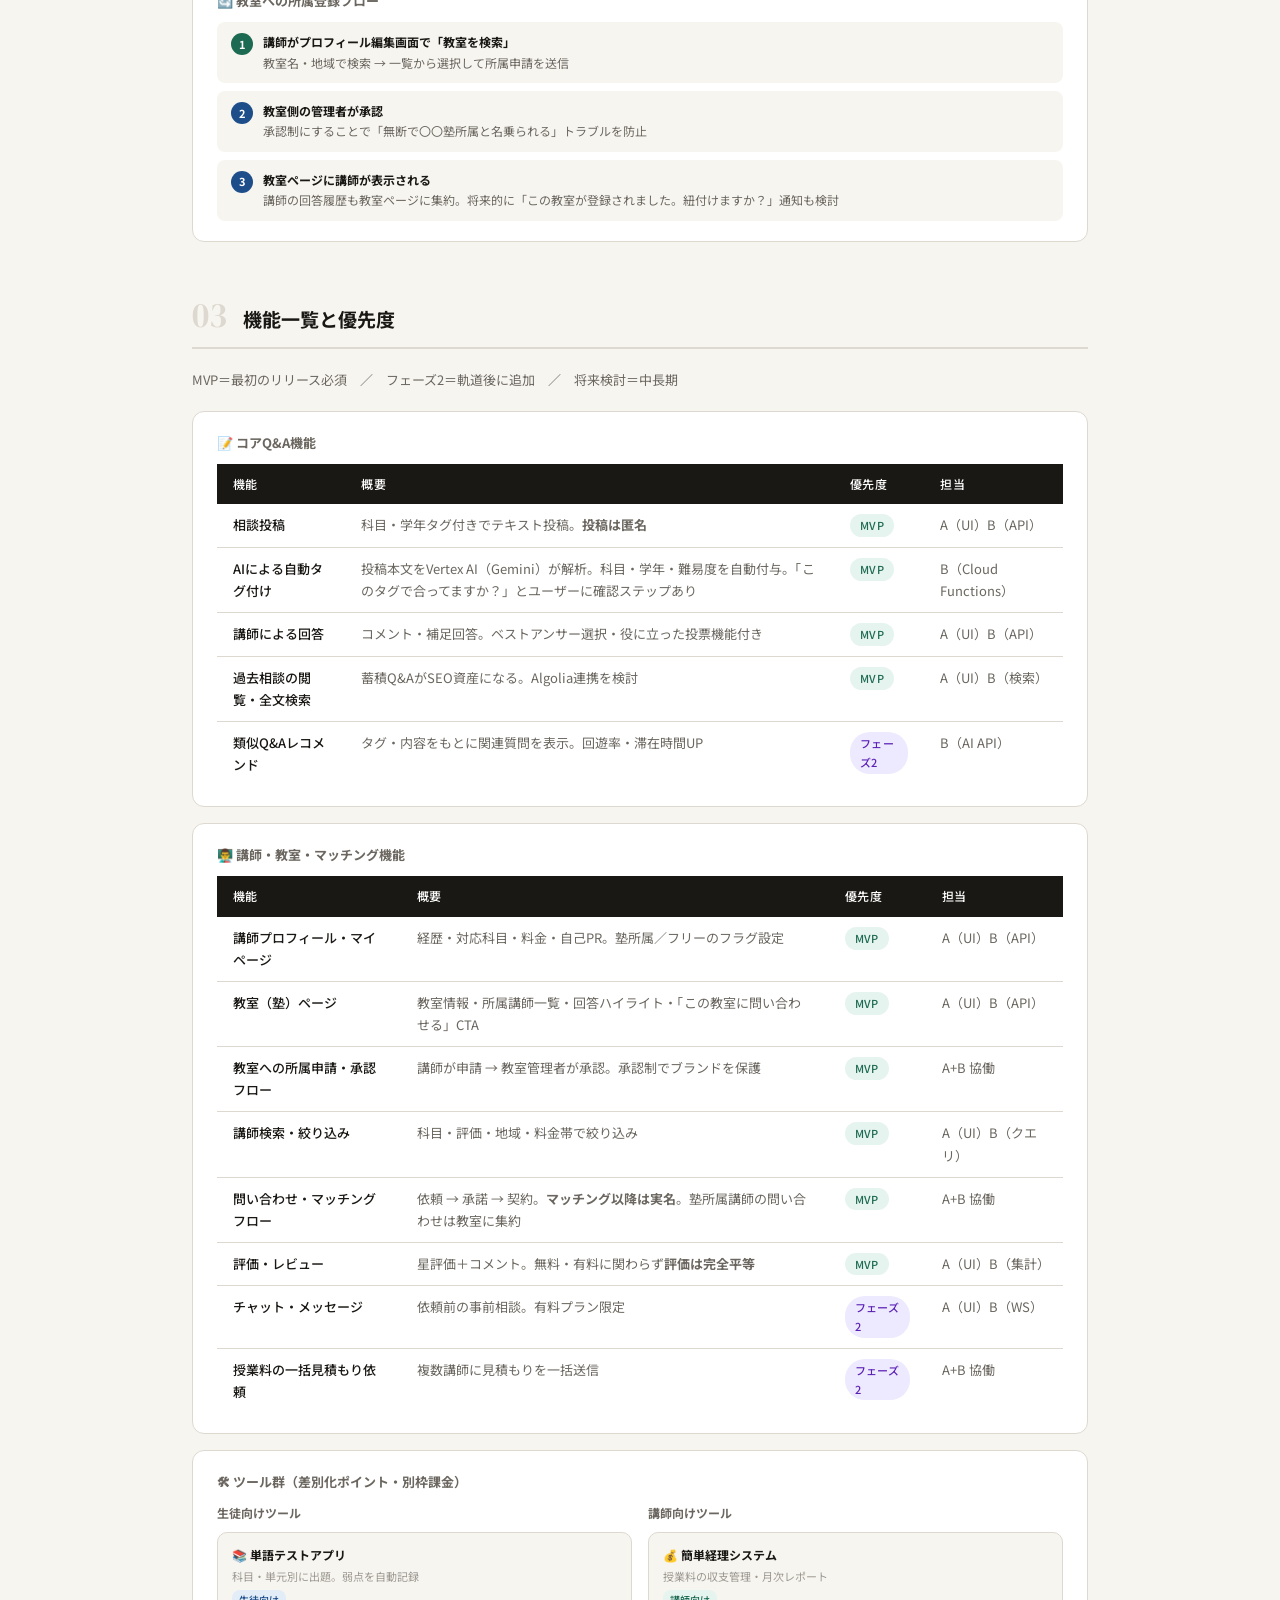
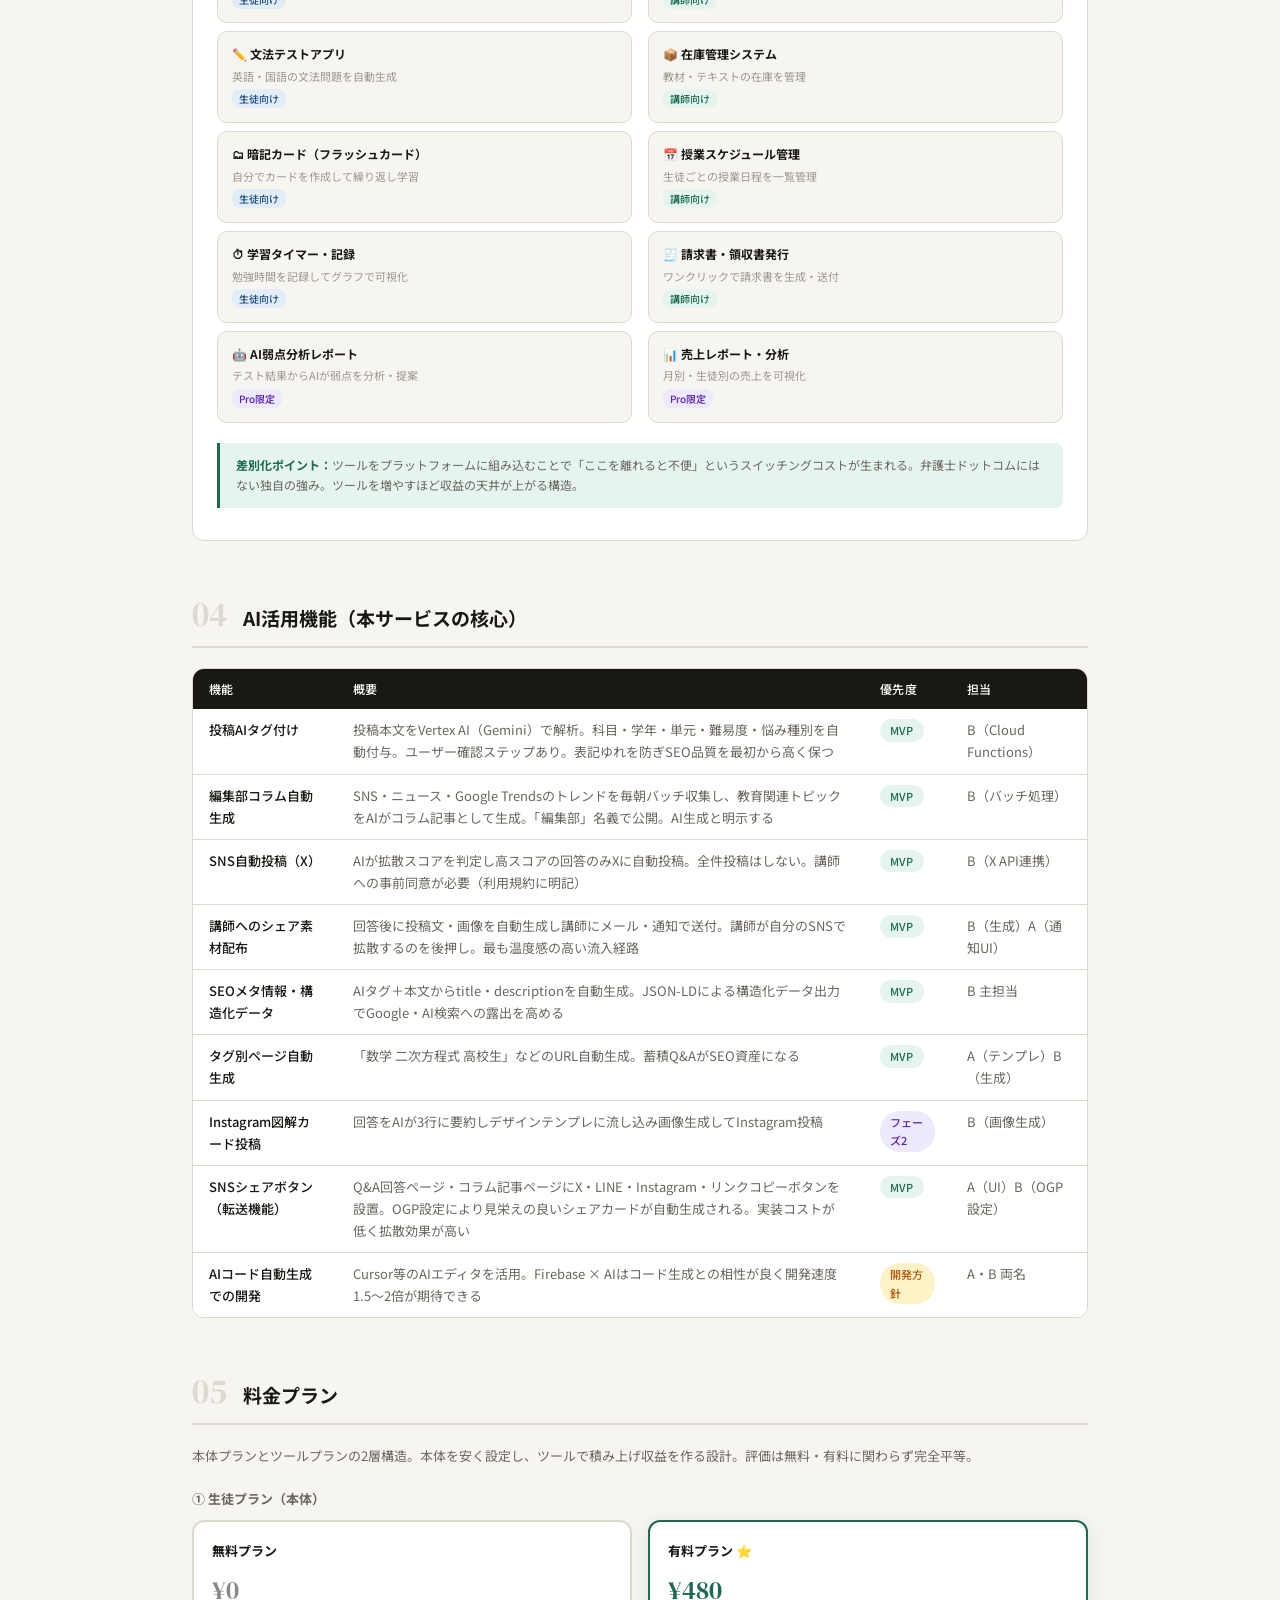
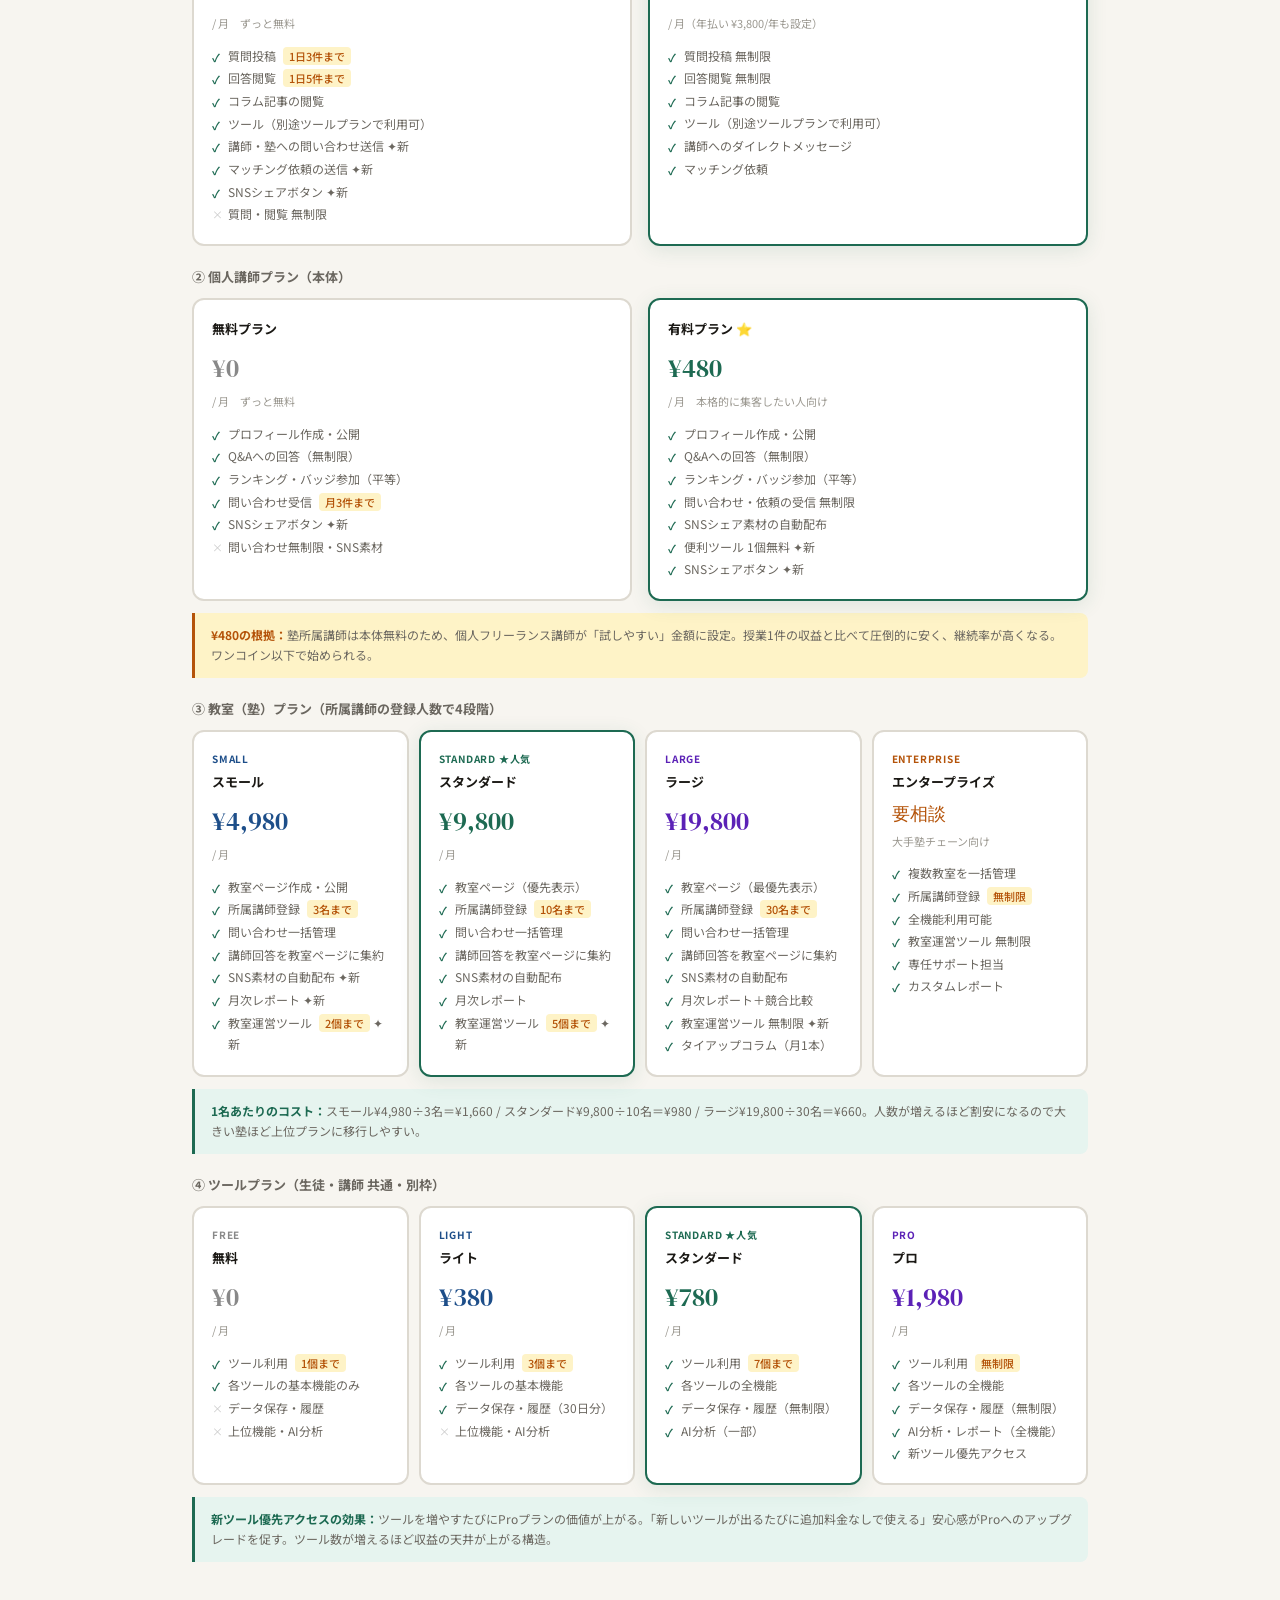
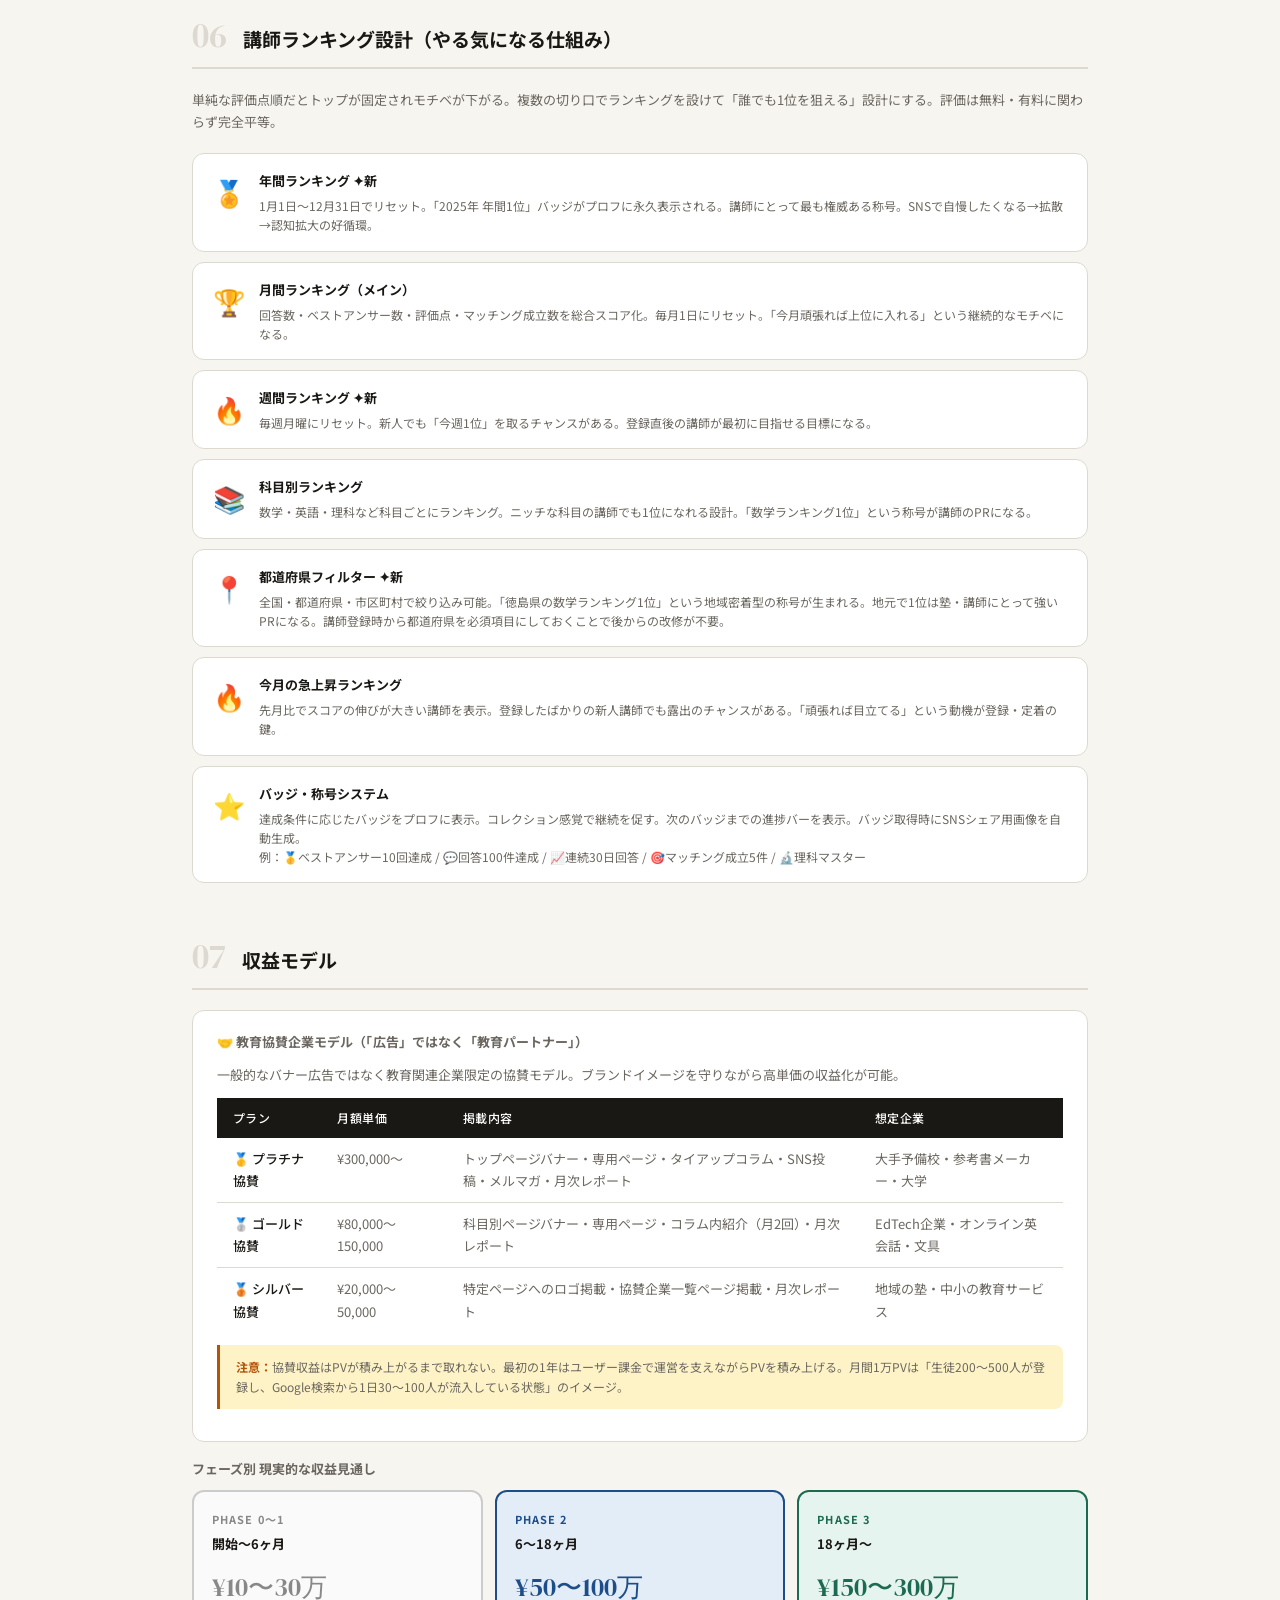
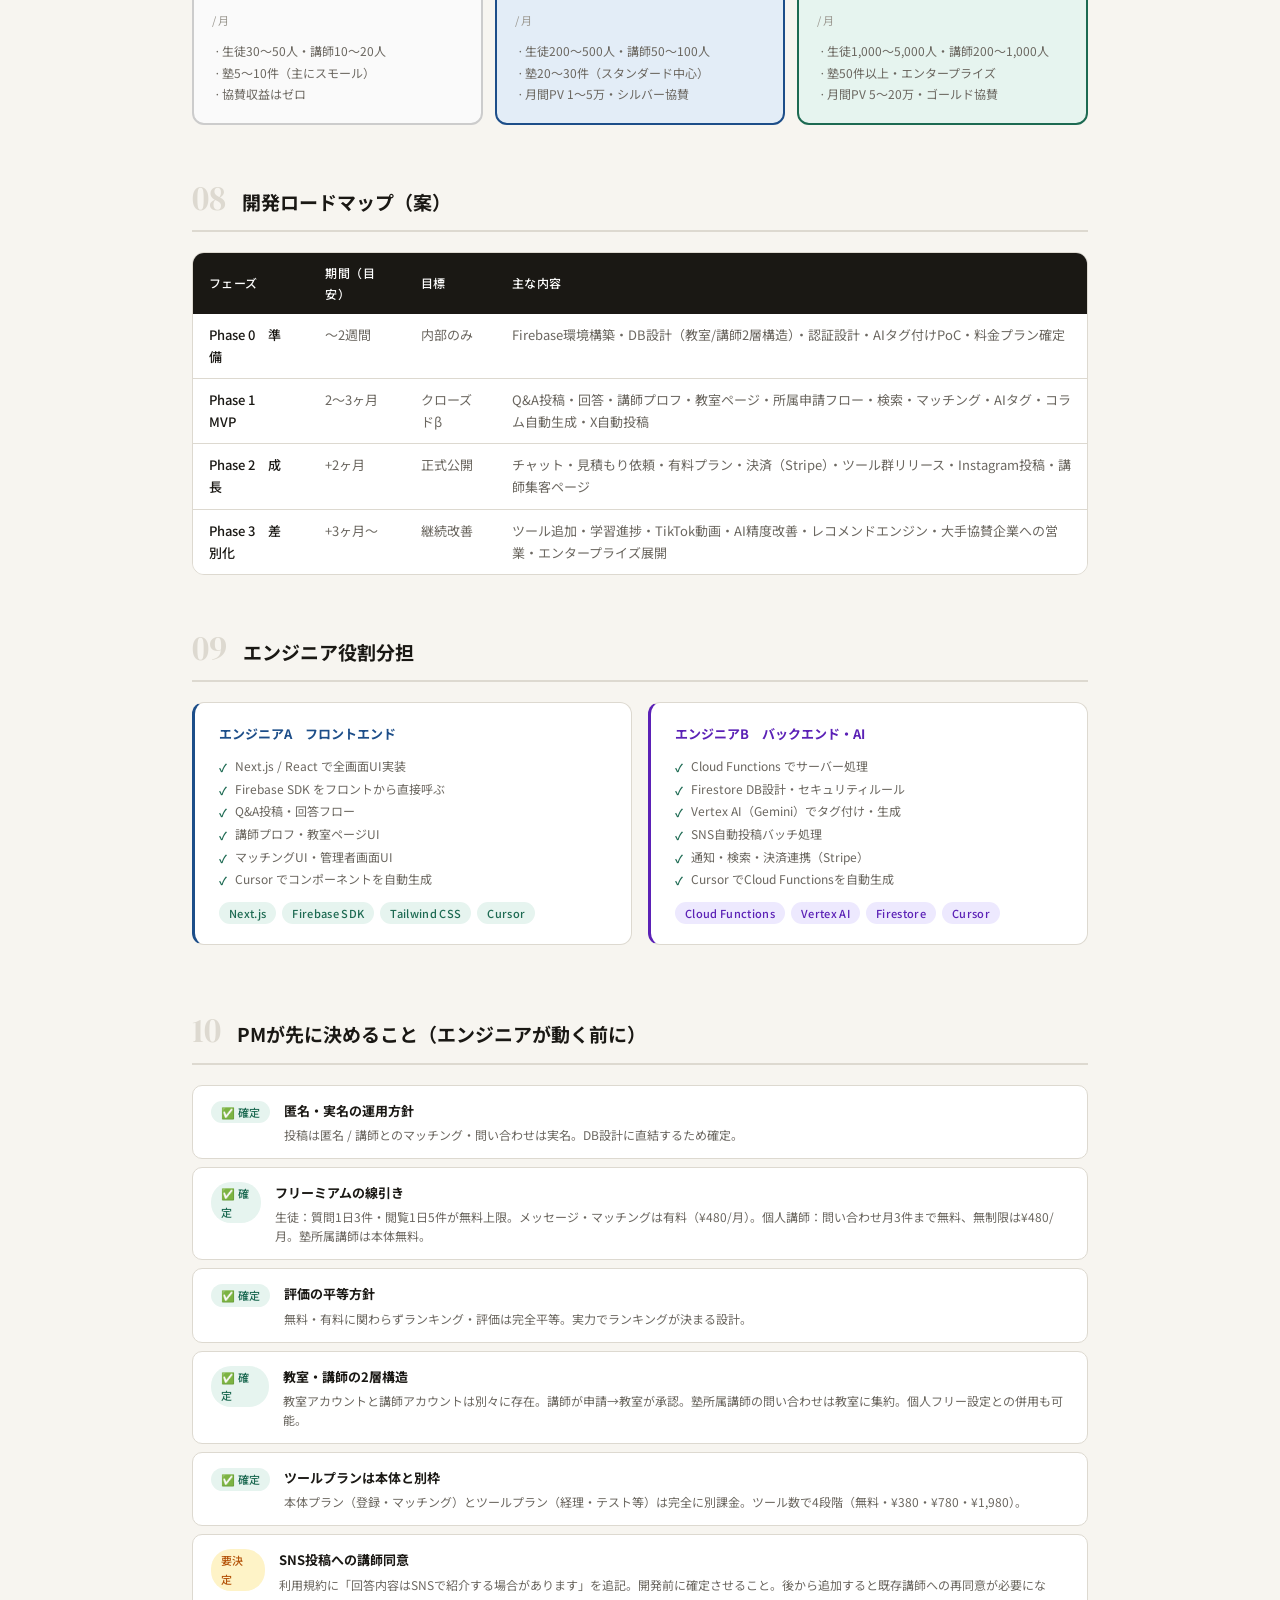
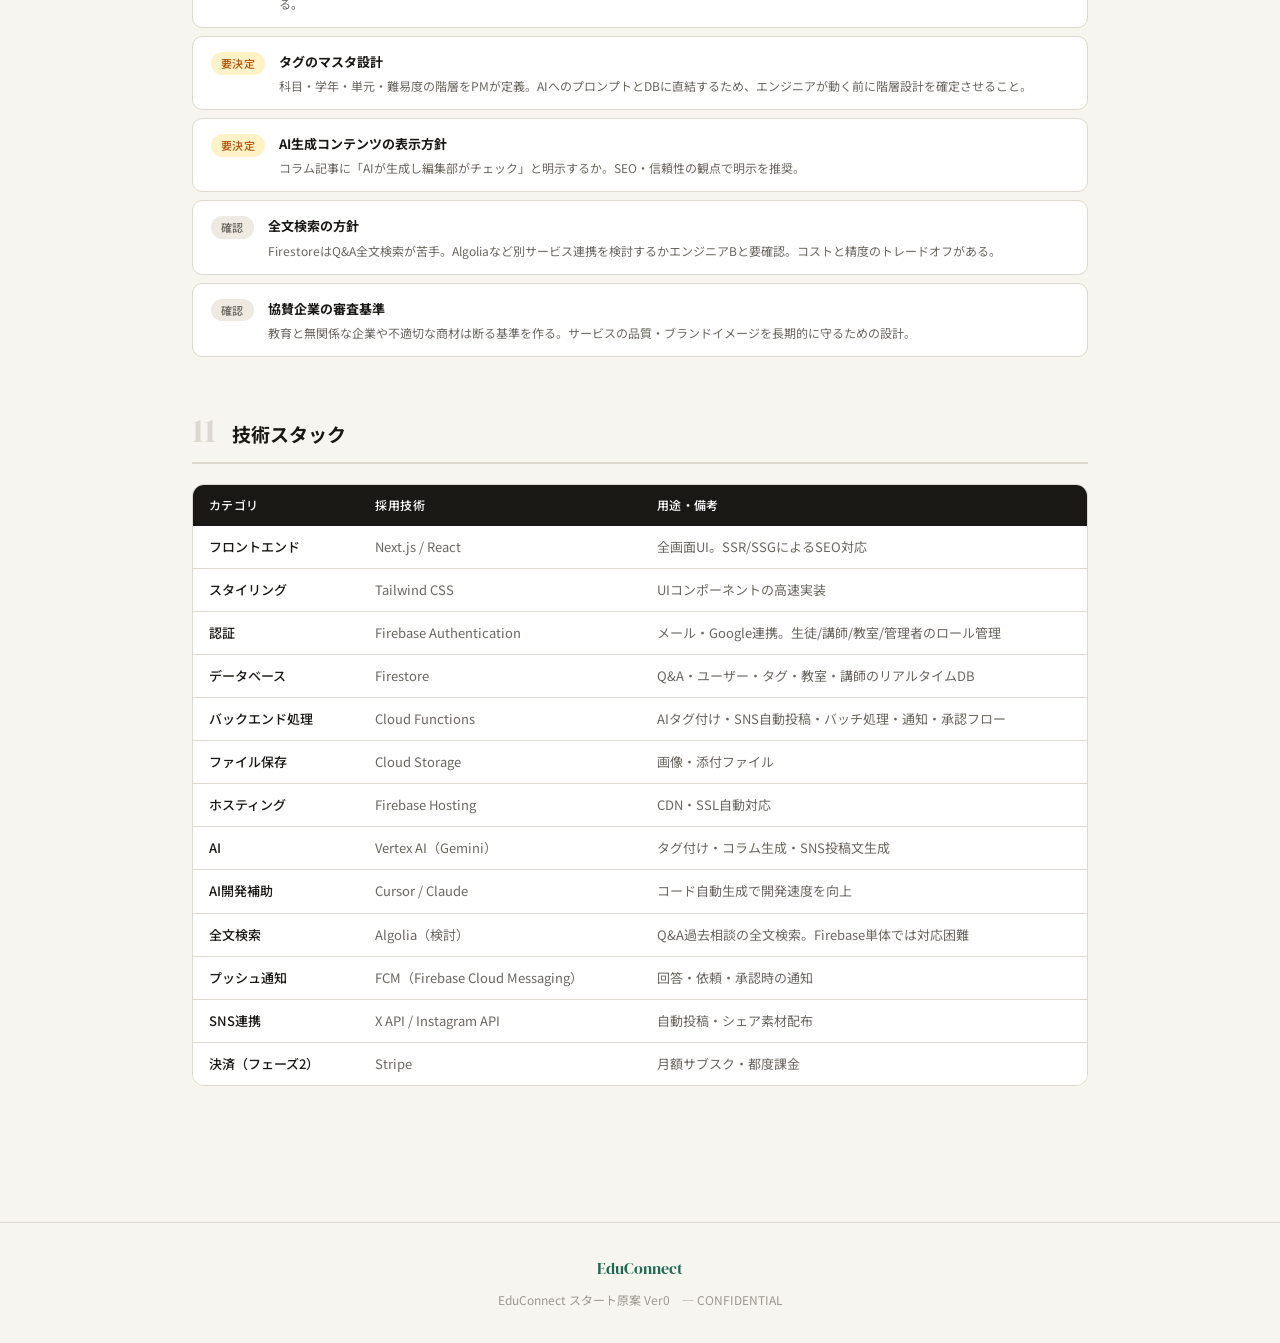
==== commit c1e91631: "Replace Ver0 with original proposal" ====
--- a/ver0/index.html
+++ b/ver0/index.html
@@ -31,33 +31,31 @@
 body{font-family:'Noto Sans JP',sans-serif;background:var(--bg);color:var(--text);font-size:14px;line-height:1.7}
 nav{position:fixed;top:0;left:0;right:0;z-index:100;background:rgba(247,245,240,0.95);backdrop-filter:blur(8px);border-bottom:1px solid var(--border);padding:0 32px;display:flex;align-items:center;justify-content:space-between;height:56px}
 .nav-logo{font-family:'DM Serif Display',serif;font-size:18px;color:var(--accent);letter-spacing:.02em}
-.nav-links{display:flex;gap:18px;flex-wrap:wrap}
+.nav-links{display:flex;gap:20px;flex-wrap:wrap}
 .nav-links a{font-size:11px;color:var(--text2);text-decoration:none;font-weight:500;letter-spacing:.05em;transition:color .2s}
 .nav-links a:hover{color:var(--accent)}
-.page{max-width:980px;margin:0 auto;padding:88px 32px 80px}
-.hero{background:linear-gradient(135deg,#0F3D2E 0%,#1D6A52 54%,#2E8B6E 100%);color:white;padding:68px 56px;border-radius:20px;margin-bottom:56px;position:relative;overflow:hidden}
-.hero::before{content:'';position:absolute;top:-80px;right:-80px;width:320px;height:320px;border-radius:50%;background:rgba(255,255,255,0.05)}
-.hero-tag{font-size:11px;letter-spacing:.15em;font-weight:500;color:rgba(255,255,255,0.62);margin-bottom:16px}
-.hero h1{font-family:'DM Serif Display',serif;font-size:40px;line-height:1.18;margin-bottom:14px;font-weight:400}
-.hero-sub{font-size:15px;color:rgba(255,255,255,0.78);margin-bottom:28px;max-width:670px}
-.hero-flow{display:flex;gap:8px;flex-wrap:wrap;margin-bottom:30px}
-.flow-pill{font-size:12px;background:rgba(255,255,255,0.12);border:1px solid rgba(255,255,255,0.18);border-radius:999px;padding:5px 11px;color:rgba(255,255,255,0.9)}
-.hero-meta{display:flex;gap:32px;flex-wrap:wrap}
-.hero-meta-label{font-size:11px;color:rgba(255,255,255,0.52);letter-spacing:.08em;margin-bottom:3px}
+.page{max-width:960px;margin:0 auto;padding:88px 32px 80px}
+.hero{background:linear-gradient(135deg,#0F3D2E 0%,#1D6A52 50%,#2E8B6E 100%);color:white;padding:72px 56px;border-radius:20px;margin-bottom:56px;position:relative;overflow:hidden}
+.hero::before{content:'';position:absolute;top:-60px;right:-60px;width:300px;height:300px;border-radius:50%;background:rgba(255,255,255,0.05)}
+.hero-tag{font-size:11px;letter-spacing:.15em;font-weight:500;color:rgba(255,255,255,0.6);margin-bottom:16px}
+.hero h1{font-family:'DM Serif Display',serif;font-size:38px;line-height:1.2;margin-bottom:14px;font-weight:400}
+.hero-sub{font-size:15px;color:rgba(255,255,255,0.75);margin-bottom:36px;max-width:540px}
+.hero-meta{display:flex;gap:36px;flex-wrap:wrap}
+.hero-meta-label{font-size:11px;color:rgba(255,255,255,0.5);letter-spacing:.08em;margin-bottom:3px}
 .hero-meta-val{font-size:14px;font-weight:500}
 .section{margin-bottom:56px}
 .section-header{display:flex;align-items:baseline;gap:16px;margin-bottom:20px;padding-bottom:12px;border-bottom:2px solid var(--border)}
 .section-num{font-family:'DM Serif Display',serif;font-size:34px;color:var(--border);line-height:1}
 .section-title{font-size:19px;font-weight:700;color:var(--text)}
-.section-desc{color:var(--text2);font-size:13px;margin-bottom:20px;line-height:1.8}
+.section-desc{color:var(--text2);font-size:13px;margin-bottom:20px;line-height:1.7}
 .card{background:var(--surface);border:1px solid var(--border);border-radius:12px;padding:20px 24px;margin-bottom:12px}
 .card-title{font-size:13px;font-weight:700;margin-bottom:10px;color:var(--text2)}
-.badge{display:inline-block;padding:2px 10px;border-radius:20px;font-size:11px;font-weight:500;letter-spacing:.03em;white-space:nowrap}
+.badge{display:inline-block;padding:2px 10px;border-radius:20px;font-size:11px;font-weight:500;letter-spacing:.03em}
 .b-must{background:var(--accent-light);color:var(--accent)}
 .b-phase2{background:var(--purple-light);color:var(--purple)}
 .b-later{background:var(--bg2);color:var(--text2)}
 .b-pm{background:var(--amber-light);color:var(--amber)}
-.b-stop{background:var(--red-light);color:var(--red)}
+.b-done{background:var(--accent-light);color:var(--accent)}
 .tbl-wrap{overflow-x:auto;border-radius:12px;border:1px solid var(--border)}
 table{width:100%;border-collapse:collapse;background:var(--surface)}
 thead th{background:var(--text);color:white;padding:10px 16px;text-align:left;font-size:12px;font-weight:500;letter-spacing:.04em}
@@ -66,48 +64,78 @@
 tbody tr:hover td{background:var(--bg)}
 td:first-child{color:var(--text);font-weight:500}
 .grid2{display:grid;grid-template-columns:1fr 1fr;gap:16px}
-.grid3{display:grid;grid-template-columns:repeat(3,1fr);gap:12px}
-.grid4{display:grid;grid-template-columns:repeat(4,1fr);gap:12px}
+.grid3{display:grid;grid-template-columns:1fr 1fr 1fr;gap:12px}
+.grid4{display:grid;grid-template-columns:repeat(4,1fr);gap:10px}
 .plan{border-radius:12px;padding:18px;border:2px solid var(--border);background:var(--surface)}
 .plan.featured{border-color:var(--accent);box-shadow:0 4px 20px rgba(29,106,82,0.12)}
 .plan-tag{font-size:10px;font-weight:700;letter-spacing:.08em;margin-bottom:4px}
-.plan-name{font-size:14px;font-weight:700;margin-bottom:4px}
-.plan-price{font-family:'DM Serif Display',serif;font-size:28px;margin:6px 0 2px;color:var(--accent)}
+.plan-name{font-size:13px;font-weight:700;margin-bottom:4px}
+.plan-price{font-family:'DM Serif Display',serif;font-size:26px;margin:6px 0 2px}
 .plan-period{font-size:11px;color:var(--text3);margin-bottom:12px}
+.p0 .plan-price{color:#888}
+.p1 .plan-price{color:var(--blue)}
+.p2 .plan-price{color:var(--accent)}
+.p3 .plan-price{color:var(--purple)}
+.p4 .plan-price{color:var(--amber)}
 .plan-item{font-size:12px;color:var(--text2);line-height:1.8;padding-left:16px;position:relative;margin-bottom:1px}
-.plan-item::before{position:absolute;left:0;font-weight:700}
-.plan-item.o::before{content:"+";color:var(--accent)}
-.plan-item.x::before{content:"-";color:var(--red)}
-.tip{background:var(--accent-light);border-left:3px solid var(--accent);padding:14px 16px;border-radius:8px;color:var(--text2);font-size:13px}
-.tip-amber{background:var(--amber-light);border-left-color:var(--amber)}
-.tip-red{background:var(--red-light);border-left-color:var(--red)}
-.rank-card{display:flex;gap:14px;background:var(--surface);border:1px solid var(--border);border-radius:12px;padding:16px 18px;margin-bottom:10px}
-.rank-icon{width:34px;height:34px;border-radius:50%;background:var(--accent-light);color:var(--accent);display:flex;align-items:center;justify-content:center;font-weight:700;flex-shrink:0}
-.rank-title{font-size:13px;font-weight:700;margin-bottom:4px}
-.rank-desc{font-size:12px;color:var(--text2)}
-.phase-card{background:var(--surface);border:1px solid var(--border);border-radius:12px;padding:18px}
-.phase-label{font-size:10px;letter-spacing:.1em;font-weight:700;color:var(--text3);margin-bottom:4px}
-.phase-period{font-size:13px;font-weight:700;color:var(--text);margin-bottom:8px}
-.phase-num{font-family:'DM Serif Display',serif;font-size:26px;color:var(--accent);line-height:1.1}
-.phase-sub{font-size:11px;color:var(--text3);margin-bottom:12px}
-.phase-item{font-size:12px;color:var(--text2);margin-bottom:4px}
-.pm-item{display:flex;gap:14px;background:var(--surface);border:1px solid var(--border);border-radius:12px;padding:16px 18px;margin-bottom:10px}
-.pm-badge{width:88px;flex-shrink:0}
-.pm-title{font-size:13px;font-weight:700;margin-bottom:3px}
-.pm-desc{font-size:12px;color:var(--text2)}
+.plan-item.o::before{content:"✓";position:absolute;left:0;color:var(--accent);font-weight:700;font-size:11px;top:3px}
+.plan-item.x::before{content:"×";position:absolute;left:0;color:#CCC;font-size:11px;top:2px}
+.plan-limit{background:var(--amber-light);color:var(--amber);border-radius:4px;padding:1px 6px;font-size:11px;font-weight:500;display:inline;margin-left:4px}
+.tip{border-left:3px solid var(--accent);border-radius:0 8px 8px 0;padding:12px 16px;margin:12px 0;font-size:12px;color:var(--text2);line-height:1.7;background:var(--accent-light)}
+.tip b{color:var(--accent)}
+.tip-amber{border-left-color:var(--amber);background:var(--amber-light)}
+.tip-amber b{color:var(--amber)}
+.tip-blue{border-left-color:var(--blue);background:var(--blue-light)}
+.tip-blue b{color:var(--blue)}
+.tip-red{border-left-color:var(--red);background:var(--red-light)}
+.tip-red b{color:var(--red)}
+.phase-card{border-radius:12px;padding:18px;border:2px solid}
+.ph0{border-color:#CCC;background:#FAFAFA}
+.ph1{border-color:var(--blue);background:var(--blue-light)}
+.ph2{border-color:var(--accent);background:var(--accent-light)}
+.ph3{border-color:var(--purple);background:var(--purple-light)}
+.phase-label{font-size:11px;font-weight:700;letter-spacing:.1em;margin-bottom:4px}
+.ph0 .phase-label{color:#888}
+.ph1 .phase-label{color:var(--blue)}
+.ph2 .phase-label{color:var(--accent)}
+.ph3 .phase-label{color:var(--purple)}
+.phase-period{font-size:13px;font-weight:700;color:var(--text);margin-bottom:10px}
+.phase-num{font-family:'DM Serif Display',serif;font-size:26px;margin-bottom:2px}
+.ph0 .phase-num{color:#888}
+.ph1 .phase-num{color:var(--blue)}
+.ph2 .phase-num{color:var(--accent)}
+.ph3 .phase-num{color:var(--purple)}
+.phase-sub{font-size:11px;color:var(--text3);margin-bottom:10px}
+.phase-item{font-size:12px;color:var(--text2);line-height:1.8;padding-left:10px;position:relative}
+.phase-item::before{content:"·";position:absolute;left:2px}
+.pm-item{background:var(--surface);border:1px solid var(--border);border-radius:10px;padding:14px 18px;margin-bottom:8px;display:flex;gap:14px;align-items:flex-start}
+.pm-title{font-size:13px;font-weight:700;color:var(--text);margin-bottom:3px}
+.pm-desc{font-size:12px;color:var(--text2);line-height:1.6}
+.rank-card{background:var(--surface);border:1px solid var(--border);border-radius:12px;padding:16px 20px;margin-bottom:10px;display:flex;align-items:flex-start;gap:14px}
+.rank-icon{font-size:26px;flex-shrink:0}
+.rank-title{font-size:13px;font-weight:700;color:var(--text);margin-bottom:4px}
+.rank-desc{font-size:12px;color:var(--text2);line-height:1.6}
+.tool-box{border:1px solid var(--border);border-radius:10px;padding:12px 14px;background:var(--bg);margin-bottom:8px}
+.tool-name{font-size:12px;font-weight:700;color:var(--text);margin-bottom:2px}
+.tool-desc{font-size:11px;color:var(--text3)}
+.tool-tag{display:inline-block;padding:1px 7px;border-radius:8px;font-size:10px;font-weight:500;margin-top:4px}
+.tt-s{background:var(--blue-light);color:var(--blue)}
+.tt-t{background:var(--accent-light);color:var(--accent)}
+.tt-a{background:var(--purple-light);color:var(--purple)}
+.divider{height:1px;background:var(--border);margin:20px 0}
 .two-col{display:grid;grid-template-columns:1fr 1fr;gap:16px}
-.b-item{font-size:12px;color:var(--text2);line-height:1.8;padding-left:16px;position:relative;margin-bottom:2px}
+.box{background:var(--bg);border-radius:8px;padding:12px 14px}
+.box-title{font-size:11px;font-weight:700;color:var(--text2);margin-bottom:6px}
+.b-item{font-size:12px;color:var(--text2);line-height:1.8;padding-left:12px;position:relative}
 .b-item::before{content:"·";position:absolute;left:2px}
 .b-item.good::before{content:"+";color:var(--accent);font-weight:700}
-.b-item.stop::before{content:"-";color:var(--red);font-weight:700}
-.mini-label{font-size:11px;font-weight:700;color:var(--text3);letter-spacing:.08em;margin-bottom:8px}
 footer{border-top:1px solid var(--border);padding:32px;text-align:center;color:var(--text3);font-size:12px}
 @media(max-width:680px){
   nav{padding:0 16px}
   .nav-links{display:none}
   .page{padding:72px 16px 60px}
   .hero{padding:36px 24px}
-  .hero h1{font-size:28px}
+  .hero h1{font-size:26px}
   .hero-meta{gap:20px}
   .grid2,.grid3,.grid4,.two-col{grid-template-columns:1fr}
 }
@@ -118,295 +146,491 @@
   <div class="nav-logo">EduConnect</div>
   <div class="nav-links">
     <a href="#overview">概要</a>
-    <a href="#mvp">作るもの</a>
-    <a href="#notnow">後回し</a>
-    <a href="#ai">AI</a>
+    <a href="#structure">登録構造</a>
+    <a href="#features">機能</a>
+    <a href="#ai">AI活用</a>
+    <a href="#pricing">料金</a>
     <a href="#ranking">ランキング</a>
-    <a href="#kpi">KPI</a>
+    <a href="#revenue">収益</a>
     <a href="#roadmap">ロードマップ</a>
-    <a href="#roles">役割</a>
-    <a href="#phase2">拡張</a>
-    <a href="#pm">PM決定</a>
+    <a href="#pm">PM確認</a>
+    <a href="#stack">技術</a>
   </div>
 </nav>
 
 <div class="page">
 
+  <!-- HERO -->
   <div class="hero">
-    <div class="hero-tag">CONFIDENTIAL — INTERNAL USE ONLY ver.4.0</div>
+    <div class="hero-tag">CONFIDENTIAL — STARTER PROPOSAL　Ver0</div>
     <h1>EduConnect<br>スタート原案 Ver0</h1>
-    <div class="hero-sub">弁護士ドットコムの教育版。ただし初期は個人講師向けQ&amp;Aから開始し、「匿名質問 → 講師回答 → 講師プロフィール閲覧 → 問い合わせ」の流れだけを検証する。</div>
-    <div class="hero-flow">
-      <div class="flow-pill">匿名質問</div>
-      <div class="flow-pill">講師回答</div>
-      <div class="flow-pill">プロフィール閲覧</div>
-      <div class="flow-pill">問い合わせ</div>
-    </div>
+    <div class="hero-sub">弁護士ドットコムの教育版。勉強・成績の悩みQ&amp;Aと塾講師マッチングをつなぐプラットフォーム。Firebase × Vertex AI × Next.js で構築。</div>
     <div class="hero-meta">
-      <div><div class="hero-meta-label">初期対象</div><div class="hero-meta-val">個人講師のみ</div></div>
-      <div><div class="hero-meta-label">最優先検証</div><div class="hero-meta-val">Q&amp;Aが成立するか</div></div>
-      <div><div class="hero-meta-label">初期課金</div><div class="hero-meta-val">無料運用</div></div>
-      <div><div class="hero-meta-label">後から追加</div><div class="hero-meta-val">教室・決済・SNS・ツール</div></div>
-    </div>
-  </div>
-
+      <div><div class="hero-meta-label">モデル</div><div class="hero-meta-val">弁護士ドットコム（教育版）</div></div>
+      <div><div class="hero-meta-label">技術スタック</div><div class="hero-meta-val">Firebase × Vertex AI × Next.js</div></div>
+      <div><div class="hero-meta-label">開発体制</div><div class="hero-meta-val">エンジニア2名 + PM</div></div>
+      <div><div class="hero-meta-label">AI開発ツール</div><div class="hero-meta-val">Cursor / Claude</div></div>
+    </div>
+  </div>
+
+  <!-- 1. サービス概要 -->
   <div class="section" id="overview">
     <div class="section-header"><div class="section-num">01</div><div class="section-title">サービス概要</div></div>
-    <div class="section-desc">大きな事業計画から始めるのではなく、まずは「質問に対して講師が良い回答を返し、それが問い合わせにつながるか」を検証する。</div>
     <div class="tbl-wrap">
       <table>
         <tbody>
-          <tr><td>コンセプト</td><td>生徒・保護者が匿名で勉強相談を投稿し、登録講師が回答するQ&amp;A起点の講師検索サイト</td></tr>
-          <tr><td>見える価値</td><td>回答内容を通じて、講師の人柄・専門性・説明力が見える</td></tr>
-          <tr><td>問い合わせ導線</td><td>気になる講師のプロフィールを閲覧し、問い合わせフォームから連絡できる</td></tr>
-          <tr><td>SEO資産</td><td>Q&amp;Aは検索可能なコンテンツとして蓄積し、タグ別ページの土台にする</td></tr>
-          <tr><td>初期対象</td><td>個人講師のみ。教室アカウントはPhase2以降</td></tr>
-          <tr><td>初期リリース</td><td>無料運用。ユーザー数とQ&amp;A数を増やし、価値検証を優先する</td></tr>
+          <tr><td>コンセプト</td><td>生徒が勉強・成績の悩みを投稿 → 塾講師が回答 → マッチング依頼へつなぐQ&Aプラットフォーム</td></tr>
+          <tr><td>ターゲット生徒</td><td>勉強・受験に悩む中高生・保護者</td></tr>
+          <tr><td>ターゲット講師</td><td>個人フリーランス講師・塾所属講師・塾（教室）</td></tr>
+          <tr><td>投稿方式</td><td>投稿は<strong>匿名</strong> / 講師とのマッチング・問い合わせは<strong>実名</strong></td></tr>
+          <tr><td>収益モデル</td><td>フリーミアム（生徒・講師・教室の月額課金）＋ ツールプラン課金 ＋ 教育協賛企業からの協賛収益</td></tr>
+          <tr><td>評価方針</td><td>無料・有料に関わらず<strong>評価は完全平等</strong>。実力でランキングが決まる</td></tr>
         </tbody>
       </table>
     </div>
   </div>
 
-  <div class="section" id="mvp">
-    <div class="section-header"><div class="section-num">02</div><div class="section-title">超MVPで作るもの</div></div>
-    <div class="section-desc">最初に必要なのは、講師検索サイトの完成形ではなく、Q&amp;Aが成立する最小構成。画面・DB・AI処理は後から拡張できる粒度で作る。</div>
-    <div class="grid2">
+  <!-- 2. 登録アカウント構造 -->
+  <div class="section" id="structure">
+    <div class="section-header"><div class="section-num">02</div><div class="section-title">登録アカウントの構造（2層）</div></div>
+    <div class="section-desc">講師は「個人（フリーランス）」と「教室所属」の2パターンがある。教室アカウントと講師アカウントは別々に存在し、講師が教室に所属申請して承認される仕組み。</div>
+
+    <div class="two-col" style="margin-bottom:16px">
       <div class="card" style="border-left:3px solid var(--blue)">
-        <div class="card-title" style="color:var(--blue)">生徒・保護者側</div>
-        <div class="b-item good">匿名質問投稿</div>
-        <div class="b-item good">質問一覧</div>
-        <div class="b-item good">質問詳細</div>
-        <div class="b-item good">講師回答の閲覧</div>
-        <div class="b-item good">講師プロフィール閲覧</div>
-        <div class="b-item good">問い合わせフォーム</div>
+        <div class="card-title" style="color:var(--blue)">🏫 教室（塾）アカウント</div>
+        <div class="b-item good">教室名・所在地・特色・方針を掲載</div>
+        <div class="b-item good">所属講師の一覧を表示</div>
+        <div class="b-item good">所属講師の回答履歴を教室ページに集約</div>
+        <div class="b-item good">「この教室の先生はこんな教え方をします」というPRができる</div>
+        <div class="b-item good">問い合わせの窓口を教室が一元管理</div>
+        <div class="b-item good">有料登録制（料金は後述）</div>
       </div>
       <div class="card" style="border-left:3px solid var(--accent)">
-        <div class="card-title" style="color:var(--accent)">講師側</div>
-        <div class="b-item good">講師登録</div>
-        <div class="b-item good">講師プロフィール</div>
-        <div class="b-item good">回答投稿</div>
-        <div class="b-item good">いいね数の表示</div>
-        <div class="b-item good">回答数の表示</div>
-      </div>
-      <div class="card" style="border-left:3px solid var(--purple)">
-        <div class="card-title" style="color:var(--purple)">AI・SEO</div>
-        <div class="b-item good">AIタグ自動生成</div>
-        <div class="b-item good">SEOタイトル自動生成</div>
-        <div class="b-item good">AI要約</div>
-        <div class="b-item good">関連質問表示</div>
-        <div class="b-item good">タグ別ページの基礎設計</div>
-      </div>
-      <div class="card" style="border-left:3px solid var(--amber)">
-        <div class="card-title" style="color:var(--amber)">管理者側</div>
-        <div class="b-item good">質問管理</div>
-        <div class="b-item good">回答管理</div>
-        <div class="b-item good">講師承認</div>
-        <div class="b-item good">通報確認</div>
-        <div class="b-item good">AI Seed質問の管理</div>
-      </div>
-    </div>
-  </div>
-
-  <div class="section" id="notnow">
-    <div class="section-header"><div class="section-num">03</div><div class="section-title">初期では作らないもの</div></div>
-    <div class="section-desc">初期開発では作らない範囲を明確にし、Q&amp;A価値検証に開発リソースを集中する。ただし将来的に追加できるよう、DB設計だけは拡張性を意識する。</div>
-    <div class="grid3">
-      <div class="card">
-        <div class="card-title">教室・契約まわり</div>
-        <div class="b-item stop">教室アカウント</div>
-        <div class="b-item stop">教室への所属申請・承認</div>
-        <div class="b-item stop">Stripe決済</div>
-        <div class="b-item stop">有料プラン</div>
-        <div class="b-item stop">チャット</div>
-        <div class="b-item stop">授業予約</div>
-      </div>
-      <div class="card">
-        <div class="card-title">SNS・メディア運用</div>
-        <div class="b-item stop">X自動投稿</div>
-        <div class="b-item stop">Instagram画像生成</div>
-        <div class="b-item stop">コラム自動生成</div>
-        <div class="b-item stop">大手協賛企業向け機能</div>
-      </div>
-      <div class="card">
-        <div class="card-title">便利機能・複雑な評価</div>
-        <div class="b-item stop">便利ツール群</div>
-        <div class="b-item stop">年間ランキング</div>
-        <div class="b-item stop">複雑なバッジ制度</div>
-        <div class="b-item stop">週間・都道府県別・急上昇ランキング</div>
-      </div>
-    </div>
-    <div class="tip tip-amber" style="margin-top:12px"><b>設計方針：</b>実装はしないが、users / teachers / questions / answers / tags の設計は、将来 organizations（教室）や subscriptions（課金）を追加できる余地を残す。</div>
-  </div>
-
+        <div class="card-title" style="color:var(--accent)">👨‍🏫 講師アカウント</div>
+        <div class="b-item good">個人プロフィールを持つ</div>
+        <div class="b-item good">所属教室を検索して選択・紐付け可能</div>
+        <div class="b-item good">所属なし（フリー）でも登録可能</div>
+        <div class="b-item good">教室が未登録の場合は自由記載もOK</div>
+        <div class="b-item good">塾所属フラグと個人フリーフラグを両立可能</div>
+      </div>
+    </div>
+
+    <div class="card">
+      <div class="card-title">📋 講師プロフィールの問い合わせボタンの表示パターン</div>
+      <div class="tbl-wrap" style="border:none;border-radius:0">
+        <table>
+          <thead><tr><th>講師の状態</th><th>表示されるボタン</th><th>問い合わせの届き先</th></tr></thead>
+          <tbody>
+            <tr><td>塾所属のみ</td><td>「塾へ問い合わせる」のみ</td><td>教室の管理画面に集約</td></tr>
+            <tr><td>塾所属 ＋ 個人フリー設定あり</td><td>「塾へ問い合わせる」「先生に直接依頼する」の両方</td><td>それぞれに届く</td></tr>
+            <tr><td>個人フリーのみ</td><td>「先生に直接依頼する」のみ</td><td>講師個人に届く</td></tr>
+          </tbody>
+        </table>
+      </div>
+    </div>
+
+    <div class="card">
+      <div class="card-title">🔄 教室への所属登録フロー</div>
+      <div style="display:flex;flex-direction:column;gap:8px;margin-top:4px">
+        <div style="background:var(--bg);border-radius:8px;padding:10px 14px;display:flex;gap:10px;align-items:flex-start">
+          <div style="width:22px;height:22px;border-radius:50%;background:var(--accent);color:white;display:flex;align-items:center;justify-content:center;font-size:11px;font-weight:700;flex-shrink:0;margin-top:1px">1</div>
+          <div style="font-size:12px;color:var(--text2)"><strong style="color:var(--text)">講師がプロフィール編集画面で「教室を検索」</strong><br>教室名・地域で検索 → 一覧から選択して所属申請を送信</div>
+        </div>
+        <div style="background:var(--bg);border-radius:8px;padding:10px 14px;display:flex;gap:10px;align-items:flex-start">
+          <div style="width:22px;height:22px;border-radius:50%;background:var(--blue);color:white;display:flex;align-items:center;justify-content:center;font-size:11px;font-weight:700;flex-shrink:0;margin-top:1px">2</div>
+          <div style="font-size:12px;color:var(--text2)"><strong style="color:var(--text)">教室側の管理者が承認</strong><br>承認制にすることで「無断で〇〇塾所属と名乗られる」トラブルを防止</div>
+        </div>
+        <div style="background:var(--bg);border-radius:8px;padding:10px 14px;display:flex;gap:10px;align-items:flex-start">
+          <div style="width:22px;height:22px;border-radius:50%;background:var(--blue);color:white;display:flex;align-items:center;justify-content:center;font-size:11px;font-weight:700;flex-shrink:0;margin-top:1px">3</div>
+          <div style="font-size:12px;color:var(--text2)"><strong style="color:var(--text)">教室ページに講師が表示される</strong><br>講師の回答履歴も教室ページに集約。将来的に「この教室が登録されました。紐付けますか？」通知も検討</div>
+        </div>
+      </div>
+    </div>
+  </div>
+
+  <!-- 3. 機能一覧 -->
+  <div class="section" id="features">
+    <div class="section-header"><div class="section-num">03</div><div class="section-title">機能一覧と優先度</div></div>
+    <div class="section-desc">MVP＝最初のリリース必須　／　フェーズ2＝軌道後に追加　／　将来検討＝中長期</div>
+
+    <div class="card" style="margin-bottom:16px">
+      <div class="card-title">📝 コアQ&A機能</div>
+      <div class="tbl-wrap" style="border:none;border-radius:0">
+        <table>
+          <thead><tr><th>機能</th><th>概要</th><th>優先度</th><th>担当</th></tr></thead>
+          <tbody>
+            <tr><td>相談投稿</td><td>科目・学年タグ付きでテキスト投稿。<strong>投稿は匿名</strong></td><td><span class="badge b-must">MVP</span></td><td>A（UI）B（API）</td></tr>
+            <tr><td>AIによる自動タグ付け</td><td>投稿本文をVertex AI（Gemini）が解析。科目・学年・難易度を自動付与。「このタグで合ってますか？」とユーザーに確認ステップあり</td><td><span class="badge b-must">MVP</span></td><td>B（Cloud Functions）</td></tr>
+            <tr><td>講師による回答</td><td>コメント・補足回答。ベストアンサー選択・役に立った投票機能付き</td><td><span class="badge b-must">MVP</span></td><td>A（UI）B（API）</td></tr>
+            <tr><td>過去相談の閲覧・全文検索</td><td>蓄積Q&AがSEO資産になる。Algolia連携を検討</td><td><span class="badge b-must">MVP</span></td><td>A（UI）B（検索）</td></tr>
+            <tr><td>類似Q&Aレコメンド</td><td>タグ・内容をもとに関連質問を表示。回遊率・滞在時間UP</td><td><span class="badge b-phase2">フェーズ2</span></td><td>B（AI API）</td></tr>
+          </tbody>
+        </table>
+      </div>
+    </div>
+
+    <div class="card" style="margin-bottom:16px">
+      <div class="card-title">👨‍🏫 講師・教室・マッチング機能</div>
+      <div class="tbl-wrap" style="border:none;border-radius:0">
+        <table>
+          <thead><tr><th>機能</th><th>概要</th><th>優先度</th><th>担当</th></tr></thead>
+          <tbody>
+            <tr><td>講師プロフィール・マイページ</td><td>経歴・対応科目・料金・自己PR。塾所属／フリーのフラグ設定</td><td><span class="badge b-must">MVP</span></td><td>A（UI）B（API）</td></tr>
+            <tr><td>教室（塾）ページ</td><td>教室情報・所属講師一覧・回答ハイライト・「この教室に問い合わせる」CTA</td><td><span class="badge b-must">MVP</span></td><td>A（UI）B（API）</td></tr>
+            <tr><td>教室への所属申請・承認フロー</td><td>講師が申請 → 教室管理者が承認。承認制でブランドを保護</td><td><span class="badge b-must">MVP</span></td><td>A+B 協働</td></tr>
+            <tr><td>講師検索・絞り込み</td><td>科目・評価・地域・料金帯で絞り込み</td><td><span class="badge b-must">MVP</span></td><td>A（UI）B（クエリ）</td></tr>
+            <tr><td>問い合わせ・マッチングフロー</td><td>依頼 → 承諾 → 契約。<strong>マッチング以降は実名</strong>。塾所属講師の問い合わせは教室に集約</td><td><span class="badge b-must">MVP</span></td><td>A+B 協働</td></tr>
+            <tr><td>評価・レビュー</td><td>星評価＋コメント。無料・有料に関わらず<strong>評価は完全平等</strong></td><td><span class="badge b-must">MVP</span></td><td>A（UI）B（集計）</td></tr>
+            <tr><td>チャット・メッセージ</td><td>依頼前の事前相談。有料プラン限定</td><td><span class="badge b-phase2">フェーズ2</span></td><td>A（UI）B（WS）</td></tr>
+            <tr><td>授業料の一括見積もり依頼</td><td>複数講師に見積もりを一括送信</td><td><span class="badge b-phase2">フェーズ2</span></td><td>A+B 協働</td></tr>
+          </tbody>
+        </table>
+      </div>
+    </div>
+
+    <div class="card" style="margin-bottom:16px">
+      <div class="card-title">🛠 ツール群（差別化ポイント・別枠課金）</div>
+      <div class="two-col">
+        <div>
+          <div style="font-size:12px;font-weight:700;color:var(--text2);margin-bottom:8px">生徒向けツール</div>
+          <div class="tool-box"><div class="tool-name">📚 単語テストアプリ</div><div class="tool-desc">科目・単元別に出題。弱点を自動記録</div><div class="tool-tag tt-s">生徒向け</div></div>
+          <div class="tool-box"><div class="tool-name">✏️ 文法テストアプリ</div><div class="tool-desc">英語・国語の文法問題を自動生成</div><div class="tool-tag tt-s">生徒向け</div></div>
+          <div class="tool-box"><div class="tool-name">🗂 暗記カード（フラッシュカード）</div><div class="tool-desc">自分でカードを作成して繰り返し学習</div><div class="tool-tag tt-s">生徒向け</div></div>
+          <div class="tool-box"><div class="tool-name">⏱ 学習タイマー・記録</div><div class="tool-desc">勉強時間を記録してグラフで可視化</div><div class="tool-tag tt-s">生徒向け</div></div>
+          <div class="tool-box"><div class="tool-name">🤖 AI弱点分析レポート</div><div class="tool-desc">テスト結果からAIが弱点を分析・提案</div><div class="tool-tag tt-a">Pro限定</div></div>
+        </div>
+        <div>
+          <div style="font-size:12px;font-weight:700;color:var(--text2);margin-bottom:8px">講師向けツール</div>
+          <div class="tool-box"><div class="tool-name">💰 簡単経理システム</div><div class="tool-desc">授業料の収支管理・月次レポート</div><div class="tool-tag tt-t">講師向け</div></div>
+          <div class="tool-box"><div class="tool-name">📦 在庫管理システム</div><div class="tool-desc">教材・テキストの在庫を管理</div><div class="tool-tag tt-t">講師向け</div></div>
+          <div class="tool-box"><div class="tool-name">📅 授業スケジュール管理</div><div class="tool-desc">生徒ごとの授業日程を一覧管理</div><div class="tool-tag tt-t">講師向け</div></div>
+          <div class="tool-box"><div class="tool-name">🧾 請求書・領収書発行</div><div class="tool-desc">ワンクリックで請求書を生成・送付</div><div class="tool-tag tt-t">講師向け</div></div>
+          <div class="tool-box"><div class="tool-name">📊 売上レポート・分析</div><div class="tool-desc">月別・生徒別の売上を可視化</div><div class="tool-tag tt-a">Pro限定</div></div>
+        </div>
+      </div>
+      <div class="tip" style="margin-top:12px"><b>差別化ポイント：</b>ツールをプラットフォームに組み込むことで「ここを離れると不便」というスイッチングコストが生まれる。弁護士ドットコムにはない独自の強み。ツールを増やすほど収益の天井が上がる構造。</div>
+    </div>
+  </div>
+
+  <!-- 4. AI活用 -->
   <div class="section" id="ai">
-    <div class="section-header"><div class="section-num">04</div><div class="section-title">AI活用はSEOと運用補助に絞る</div></div>
-    <div class="section-desc">初期MVPのAIは、派手な自動投稿や記事生成ではなく、Q&amp;Aを見つけやすく、読みやすく、管理しやすくする用途に限定する。</div>
+    <div class="section-header"><div class="section-num">04</div><div class="section-title">AI活用機能（本サービスの核心）</div></div>
     <div class="tbl-wrap">
       <table>
-        <thead><tr><th>機能</th><th>初期での使い方</th><th>優先度</th><th>担当</th></tr></thead>
+        <thead><tr><th>機能</th><th>概要</th><th>優先度</th><th>担当</th></tr></thead>
         <tbody>
-          <tr><td>AIタグ生成</td><td>質問本文から科目・学年・単元・難易度・悩み種別を提案する</td><td><span class="badge b-must">超MVP</span></td><td>B</td></tr>
-          <tr><td>SEOタイトル生成</td><td>質問詳細ページとタグ別ページに使う検索向けタイトルを生成する</td><td><span class="badge b-must">超MVP</span></td><td>B</td></tr>
-          <tr><td>AI要約</td><td>質問内容と回答の要点を短く整理し、一覧・管理画面で確認しやすくする</td><td><span class="badge b-must">超MVP</span></td><td>B</td></tr>
-          <tr><td>AI Seed質問作成</td><td>初期の空っぽ感を避けるため、カテゴリ別にSeed質問を作成・管理する</td><td><span class="badge b-must">超MVP</span></td><td>B + PM</td></tr>
-          <tr><td>関連質問候補生成</td><td>タグと本文類似度から関連質問の候補を出す。初期は簡易ロジックでよい</td><td><span class="badge b-must">超MVP</span></td><td>B</td></tr>
-          <tr><td>X自動投稿・Instagram・コラム自動生成</td><td>Q&amp;A成立後に検討する拡張機能。初期には入れない</td><td><span class="badge b-phase2">Phase2以降</span></td><td>B</td></tr>
+          <tr><td>投稿AIタグ付け</td><td>投稿本文をVertex AI（Gemini）で解析。科目・学年・単元・難易度・悩み種別を自動付与。ユーザー確認ステップあり。表記ゆれを防ぎSEO品質を最初から高く保つ</td><td><span class="badge b-must">MVP</span></td><td>B（Cloud Functions）</td></tr>
+          <tr><td>編集部コラム自動生成</td><td>SNS・ニュース・Google Trendsのトレンドを毎朝バッチ収集し、教育関連トピックをAIがコラム記事として生成。「編集部」名義で公開。AI生成と明示する</td><td><span class="badge b-must">MVP</span></td><td>B（バッチ処理）</td></tr>
+          <tr><td>SNS自動投稿（X）</td><td>AIが拡散スコアを判定し高スコアの回答のみXに自動投稿。全件投稿はしない。講師への事前同意が必要（利用規約に明記）</td><td><span class="badge b-must">MVP</span></td><td>B（X API連携）</td></tr>
+          <tr><td>講師へのシェア素材配布</td><td>回答後に投稿文・画像を自動生成し講師にメール・通知で送付。講師が自分のSNSで拡散するのを後押し。最も温度感の高い流入経路</td><td><span class="badge b-must">MVP</span></td><td>B（生成）A（通知UI）</td></tr>
+          <tr><td>SEOメタ情報・構造化データ</td><td>AIタグ＋本文からtitle・descriptionを自動生成。JSON-LDによる構造化データ出力でGoogle・AI検索への露出を高める</td><td><span class="badge b-must">MVP</span></td><td>B 主担当</td></tr>
+          <tr><td>タグ別ページ自動生成</td><td>「数学 二次方程式 高校生」などのURL自動生成。蓄積Q&AがSEO資産になる</td><td><span class="badge b-must">MVP</span></td><td>A（テンプレ）B（生成）</td></tr>
+          <tr><td>Instagram図解カード投稿</td><td>回答をAIが3行に要約しデザインテンプレに流し込み画像生成してInstagram投稿</td><td><span class="badge b-phase2">フェーズ2</span></td><td>B（画像生成）</td></tr>
+          <tr><td>SNSシェアボタン（転送機能）</td><td>Q&A回答ページ・コラム記事ページにX・LINE・Instagram・リンクコピーボタンを設置。OGP設定により見栄えの良いシェアカードが自動生成される。実装コストが低く拡散効果が高い</td><td><span class="badge b-must">MVP</span></td><td>A（UI）B（OGP設定）</td></tr>
+          <tr><td>AIコード自動生成での開発</td><td>Cursor等のAIエディタを活用。Firebase × AIはコード生成との相性が良く開発速度1.5〜2倍が期待できる</td><td><span class="badge b-pm">開発方針</span></td><td>A・B 両名</td></tr>
         </tbody>
       </table>
     </div>
   </div>
 
+  <!-- 5. 料金プラン -->
   <div class="section" id="pricing">
-    <div class="section-header"><div class="section-num">05</div><div class="section-title">料金プランは初期では作らない</div></div>
-    <div class="tip">
-      <b>初期リリースは無料運用。</b>最初はユーザー数とQ&amp;A数を増やすことが最優先。課金導線を入れると決済・権限・サポート・規約が重くなるため、先にQ&amp;Aの価値検証を行う。
-    </div>
-    <div class="grid3" style="margin-top:16px">
-      <div class="phase-card"><div class="phase-label">NOW</div><div class="phase-period">初期</div><div class="phase-num">¥0</div><div class="phase-sub">無料運用</div><div class="phase-item">講師登録無料</div><div class="phase-item">質問投稿無料</div><div class="phase-item">問い合わせ無料</div></div>
-      <div class="phase-card"><div class="phase-label">AFTER VALIDATION</div><div class="phase-period">価値検証後</div><div class="phase-num">検討</div><div class="phase-sub">課金設計</div><div class="phase-item">講師向け有料枠</div><div class="phase-item">教室アカウント</div><div class="phase-item">決済・請求</div></div>
-      <div class="phase-card"><div class="phase-label">FUTURE</div><div class="phase-period">将来構想</div><div class="phase-num">拡張</div><div class="phase-sub">収益化</div><div class="phase-item">ツール課金</div><div class="phase-item">協賛企業</div><div class="phase-item">法人向け機能</div></div>
-    </div>
-  </div>
-
+    <div class="section-header"><div class="section-num">05</div><div class="section-title">料金プラン</div></div>
+    <div class="section-desc">本体プランとツールプランの2層構造。本体を安く設定し、ツールで積み上げ収益を作る設計。評価は無料・有料に関わらず完全平等。</div>
+
+    <div style="font-size:13px;font-weight:700;color:var(--text2);margin-bottom:10px">① 生徒プラン（本体）</div>
+    <div class="two-col" style="margin-bottom:20px">
+      <div class="plan p0">
+        <div class="plan-name">無料プラン</div>
+        <div class="plan-price">¥0</div>
+        <div class="plan-period">/ 月　ずっと無料</div>
+        <div class="plan-item o">質問投稿 <span class="plan-limit">1日3件まで</span></div>
+        <div class="plan-item o">回答閲覧 <span class="plan-limit">1日5件まで</span></div>
+        <div class="plan-item o">コラム記事の閲覧</div>
+        <div class="plan-item o">ツール（別途ツールプランで利用可）</div>
+        <div class="plan-item o">講師・塾への問い合わせ送信 ✦新</div>
+        <div class="plan-item o">マッチング依頼の送信 ✦新</div>
+        <div class="plan-item o">SNSシェアボタン ✦新</div>
+        <div class="plan-item x">質問・閲覧 無制限</div>
+      </div>
+      <div class="plan p2 featured">
+        <div class="plan-name">有料プラン ⭐</div>
+        <div class="plan-price">¥480</div>
+        <div class="plan-period">/ 月（年払い ¥3,800/年も設定）</div>
+        <div class="plan-item o">質問投稿 無制限</div>
+        <div class="plan-item o">回答閲覧 無制限</div>
+        <div class="plan-item o">コラム記事の閲覧</div>
+        <div class="plan-item o">ツール（別途ツールプランで利用可）</div>
+        <div class="plan-item o">講師へのダイレクトメッセージ</div>
+        <div class="plan-item o">マッチング依頼</div>
+      </div>
+    </div>
+
+    <div style="font-size:13px;font-weight:700;color:var(--text2);margin-bottom:10px">② 個人講師プラン（本体）</div>
+    <div class="two-col" style="margin-bottom:8px">
+      <div class="plan p0">
+        <div class="plan-name">無料プラン</div>
+        <div class="plan-price">¥0</div>
+        <div class="plan-period">/ 月　ずっと無料</div>
+        <div class="plan-item o">プロフィール作成・公開</div>
+        <div class="plan-item o">Q&Aへの回答（無制限）</div>
+        <div class="plan-item o">ランキング・バッジ参加（平等）</div>
+        <div class="plan-item o">問い合わせ受信 <span class="plan-limit">月3件まで</span></div>
+        <div class="plan-item o">SNSシェアボタン ✦新</div>
+        <div class="plan-item x">問い合わせ無制限・SNS素材</div>
+      </div>
+      <div class="plan p2 featured">
+        <div class="plan-name">有料プラン ⭐</div>
+        <div class="plan-price">¥480</div>
+        <div class="plan-period">/ 月　本格的に集客したい人向け</div>
+        <div class="plan-item o">プロフィール作成・公開</div>
+        <div class="plan-item o">Q&Aへの回答（無制限）</div>
+        <div class="plan-item o">ランキング・バッジ参加（平等）</div>
+        <div class="plan-item o">問い合わせ・依頼の受信 無制限</div>
+        <div class="plan-item o">SNSシェア素材の自動配布</div>
+        <div class="plan-item o">便利ツール 1個無料 ✦新</div>
+        <div class="plan-item o">SNSシェアボタン ✦新</div>
+      </div>
+    </div>
+    <div class="tip tip-amber" style="margin-bottom:20px"><b>¥480の根拠：</b>塾所属講師は本体無料のため、個人フリーランス講師が「試しやすい」金額に設定。授業1件の収益と比べて圧倒的に安く、継続率が高くなる。ワンコイン以下で始められる。</div>
+
+    <div style="font-size:13px;font-weight:700;color:var(--text2);margin-bottom:10px">③ 教室（塾）プラン（所属講師の登録人数で4段階）</div>
+    <div class="grid4" style="margin-bottom:8px">
+      <div class="plan p1">
+        <div class="plan-tag" style="color:var(--blue)">SMALL</div>
+        <div class="plan-name">スモール</div>
+        <div class="plan-price">¥4,980</div>
+        <div class="plan-period">/ 月</div>
+        <div class="plan-item o">教室ページ作成・公開</div>
+        <div class="plan-item o">所属講師登録 <span class="plan-limit">3名まで</span></div>
+        <div class="plan-item o">問い合わせ一括管理</div>
+        <div class="plan-item o">講師回答を教室ページに集約</div>
+        <div class="plan-item o">SNS素材の自動配布 ✦新</div>
+        <div class="plan-item o">月次レポート ✦新</div>
+        <div class="plan-item o">教室運営ツール <span class="plan-limit">2個まで</span> ✦新</div>
+      </div>
+      <div class="plan p2 featured">
+        <div class="plan-tag" style="color:var(--accent)">STANDARD ★人気</div>
+        <div class="plan-name">スタンダード</div>
+        <div class="plan-price">¥9,800</div>
+        <div class="plan-period">/ 月</div>
+        <div class="plan-item o">教室ページ（優先表示）</div>
+        <div class="plan-item o">所属講師登録 <span class="plan-limit">10名まで</span></div>
+        <div class="plan-item o">問い合わせ一括管理</div>
+        <div class="plan-item o">講師回答を教室ページに集約</div>
+        <div class="plan-item o">SNS素材の自動配布</div>
+        <div class="plan-item o">月次レポート</div>
+        <div class="plan-item o">教室運営ツール <span class="plan-limit">5個まで</span> ✦新</div>
+      </div>
+      <div class="plan p3">
+        <div class="plan-tag" style="color:var(--purple)">LARGE</div>
+        <div class="plan-name">ラージ</div>
+        <div class="plan-price">¥19,800</div>
+        <div class="plan-period">/ 月</div>
+        <div class="plan-item o">教室ページ（最優先表示）</div>
+        <div class="plan-item o">所属講師登録 <span class="plan-limit">30名まで</span></div>
+        <div class="plan-item o">問い合わせ一括管理</div>
+        <div class="plan-item o">講師回答を教室ページに集約</div>
+        <div class="plan-item o">SNS素材の自動配布</div>
+        <div class="plan-item o">月次レポート＋競合比較</div>
+        <div class="plan-item o">教室運営ツール 無制限 ✦新</div>
+        <div class="plan-item o">タイアップコラム（月1本）</div>
+      </div>
+      <div class="plan p4">
+        <div class="plan-tag" style="color:var(--amber)">ENTERPRISE</div>
+        <div class="plan-name">エンタープライズ</div>
+        <div class="plan-price" style="font-size:18px">要相談</div>
+        <div class="plan-period">大手塾チェーン向け</div>
+        <div class="plan-item o">複数教室を一括管理</div>
+        <div class="plan-item o">所属講師登録 <span class="plan-limit">無制限</span></div>
+        <div class="plan-item o">全機能利用可能</div>
+        <div class="plan-item o">教室運営ツール 無制限</div>
+        <div class="plan-item o">専任サポート担当</div>
+        <div class="plan-item o">カスタムレポート</div>
+      </div>
+    </div>
+    <div class="tip" style="margin-bottom:20px"><b>1名あたりのコスト：</b>スモール¥4,980÷3名＝¥1,660 / スタンダード¥9,800÷10名＝¥980 / ラージ¥19,800÷30名＝¥660。人数が増えるほど割安になるので大きい塾ほど上位プランに移行しやすい。</div>
+
+    <div style="font-size:13px;font-weight:700;color:var(--text2);margin-bottom:10px">④ ツールプラン（生徒・講師 共通・別枠）</div>
+    <div class="grid4" style="margin-bottom:8px">
+      <div class="plan p0">
+        <div class="plan-tag" style="color:#888">FREE</div>
+        <div class="plan-name">無料</div>
+        <div class="plan-price">¥0</div>
+        <div class="plan-period">/ 月</div>
+        <div class="plan-item o">ツール利用 <span class="plan-limit">1個まで</span></div>
+        <div class="plan-item o">各ツールの基本機能のみ</div>
+        <div class="plan-item x">データ保存・履歴</div>
+        <div class="plan-item x">上位機能・AI分析</div>
+      </div>
+      <div class="plan p1">
+        <div class="plan-tag" style="color:var(--blue)">LIGHT</div>
+        <div class="plan-name">ライト</div>
+        <div class="plan-price">¥380</div>
+        <div class="plan-period">/ 月</div>
+        <div class="plan-item o">ツール利用 <span class="plan-limit">3個まで</span></div>
+        <div class="plan-item o">各ツールの基本機能</div>
+        <div class="plan-item o">データ保存・履歴（30日分）</div>
+        <div class="plan-item x">上位機能・AI分析</div>
+      </div>
+      <div class="plan p2 featured">
+        <div class="plan-tag" style="color:var(--accent)">STANDARD ★人気</div>
+        <div class="plan-name">スタンダード</div>
+        <div class="plan-price">¥780</div>
+        <div class="plan-period">/ 月</div>
+        <div class="plan-item o">ツール利用 <span class="plan-limit">7個まで</span></div>
+        <div class="plan-item o">各ツールの全機能</div>
+        <div class="plan-item o">データ保存・履歴（無制限）</div>
+        <div class="plan-item o">AI分析（一部）</div>
+      </div>
+      <div class="plan p3">
+        <div class="plan-tag" style="color:var(--purple)">PRO</div>
+        <div class="plan-name">プロ</div>
+        <div class="plan-price">¥1,980</div>
+        <div class="plan-period">/ 月</div>
+        <div class="plan-item o">ツール利用 <span class="plan-limit">無制限</span></div>
+        <div class="plan-item o">各ツールの全機能</div>
+        <div class="plan-item o">データ保存・履歴（無制限）</div>
+        <div class="plan-item o">AI分析・レポート（全機能）</div>
+        <div class="plan-item o">新ツール優先アクセス</div>
+      </div>
+    </div>
+    <div class="tip"><b>新ツール優先アクセスの効果：</b>ツールを増やすたびにProプランの価値が上がる。「新しいツールが出るたびに追加料金なしで使える」安心感がProへのアップグレードを促す。ツール数が増えるほど収益の天井が上がる構造。</div>
+  </div>
+
+  <!-- 6. 講師ランキング -->
   <div class="section" id="ranking">
-    <div class="section-header"><div class="section-num">06</div><div class="section-title">ランキング設計は簡略化する</div></div>
-    <div class="section-desc">初期ランキングは講師の参加モチベーションとプロフィール閲覧導線を作るための最低限にする。複雑な称号・バッジは作らない。</div>
-    <div class="grid2">
-      <div>
-        <div class="rank-card"><div class="rank-icon">1</div><div><div class="rank-title">回答数ランキング</div><div class="rank-desc">回答投稿数で集計。初期の参加量を可視化する。</div></div></div>
-        <div class="rank-card"><div class="rank-icon">2</div><div><div class="rank-title">いいね数ランキング</div><div class="rank-desc">ユーザー反応が多い回答を持つ講師を見つけやすくする。</div></div></div>
-      </div>
-      <div>
-        <div class="rank-card"><div class="rank-icon">3</div><div><div class="rank-title">ベストアンサー数ランキング</div><div class="rank-desc">説明力・納得感の高い講師を評価する。</div></div></div>
-        <div class="rank-card"><div class="rank-icon">4</div><div><div class="rank-title">月間ランキング</div><div class="rank-desc">初期講師が継続参加しやすいよう、月単位でリセットする。</div></div></div>
-      </div>
-    </div>
-    <div class="tip tip-amber" style="margin-top:12px"><b>Phase2以降：</b>年間・週間・都道府県別・急上昇・バッジ制度は、Q&amp;A数と講師数が増えてから追加する。</div>
-  </div>
-
-  <div class="section" id="kpi">
-    <div class="section-header"><div class="section-num">07</div><div class="section-title">最初に検証するKPI</div></div>
-    <div class="section-desc">「作れたか」ではなく、「Q&amp;Aが成立し、講師プロフィールと問い合わせに流れるか」を見る。</div>
+    <div class="section-header"><div class="section-num">06</div><div class="section-title">講師ランキング設計（やる気になる仕組み）</div></div>
+    <div class="section-desc">単純な評価点順だとトップが固定されモチベが下がる。複数の切り口でランキングを設けて「誰でも1位を狙える」設計にする。評価は無料・有料に関わらず完全平等。</div>
+    <div class="rank-card"><div class="rank-icon">🏅</div><div><div class="rank-title">年間ランキング ✦新</div><div class="rank-desc">1月1日〜12月31日でリセット。「2025年 年間1位」バッジがプロフに永久表示される。講師にとって最も権威ある称号。SNSで自慢したくなる→拡散→認知拡大の好循環。</div></div></div>
+    <div class="rank-card"><div class="rank-icon">🏆</div><div><div class="rank-title">月間ランキング（メイン）</div><div class="rank-desc">回答数・ベストアンサー数・評価点・マッチング成立数を総合スコア化。毎月1日にリセット。「今月頑張れば上位に入れる」という継続的なモチベになる。</div></div></div>
+    <div class="rank-card"><div class="rank-icon">🔥</div><div><div class="rank-title">週間ランキング ✦新</div><div class="rank-desc">毎週月曜にリセット。新人でも「今週1位」を取るチャンスがある。登録直後の講師が最初に目指せる目標になる。</div></div></div>
+    <div class="rank-card"><div class="rank-icon">📚</div><div><div class="rank-title">科目別ランキング</div><div class="rank-desc">数学・英語・理科など科目ごとにランキング。ニッチな科目の講師でも1位になれる設計。「数学ランキング1位」という称号が講師のPRになる。</div></div></div>
+    <div class="rank-card"><div class="rank-icon">📍</div><div><div class="rank-title">都道府県フィルター ✦新</div><div class="rank-desc">全国・都道府県・市区町村で絞り込み可能。「徳島県の数学ランキング1位」という地域密着型の称号が生まれる。地元で1位は塾・講師にとって強いPRになる。講師登録時から都道府県を必須項目にしておくことで後からの改修が不要。</div></div></div>
+    <div class="rank-card"><div class="rank-icon">🔥</div><div><div class="rank-title">今月の急上昇ランキング</div><div class="rank-desc">先月比でスコアの伸びが大きい講師を表示。登録したばかりの新人講師でも露出のチャンスがある。「頑張れば目立てる」という動機が登録・定着の鍵。</div></div></div>
+    <div class="rank-card"><div class="rank-icon">⭐</div><div><div class="rank-title">バッジ・称号システム</div><div class="rank-desc">達成条件に応じたバッジをプロフに表示。コレクション感覚で継続を促す。次のバッジまでの進捗バーを表示。バッジ取得時にSNSシェア用画像を自動生成。<br>例：🥇ベストアンサー10回達成 / 💬回答100件達成 / 📈連続30日回答 / 🎯マッチング成立5件 / 🔬理科マスター</div></div></div>
+  </div>
+
+  <!-- 7. 収益モデル -->
+  <div class="section" id="revenue">
+    <div class="section-header"><div class="section-num">07</div><div class="section-title">収益モデル</div></div>
+
+    <div class="card" style="margin-bottom:16px">
+      <div class="card-title">🤝 教育協賛企業モデル（「広告」ではなく「教育パートナー」）</div>
+      <div class="section-desc" style="margin-bottom:12px">一般的なバナー広告ではなく教育関連企業限定の協賛モデル。ブランドイメージを守りながら高単価の収益化が可能。</div>
+      <div class="tbl-wrap" style="border:none;border-radius:0">
+        <table>
+          <thead><tr><th>プラン</th><th>月額単価</th><th>掲載内容</th><th>想定企業</th></tr></thead>
+          <tbody>
+            <tr><td>🥇 プラチナ協賛</td><td>¥300,000〜</td><td>トップページバナー・専用ページ・タイアップコラム・SNS投稿・メルマガ・月次レポート</td><td>大手予備校・参考書メーカー・大学</td></tr>
+            <tr><td>🥈 ゴールド協賛</td><td>¥80,000〜150,000</td><td>科目別ページバナー・専用ページ・コラム内紹介（月2回）・月次レポート</td><td>EdTech企業・オンライン英会話・文具</td></tr>
+            <tr><td>🥉 シルバー協賛</td><td>¥20,000〜50,000</td><td>特定ページへのロゴ掲載・協賛企業一覧ページ掲載・月次レポート</td><td>地域の塾・中小の教育サービス</td></tr>
+          </tbody>
+        </table>
+      </div>
+      <div class="tip tip-amber" style="margin-top:12px"><b>注意：</b>協賛収益はPVが積み上がるまで取れない。最初の1年はユーザー課金で運営を支えながらPVを積み上げる。月間1万PVは「生徒200〜500人が登録し、Google検索から1日30〜100人が流入している状態」のイメージ。</div>
+    </div>
+
+    <div style="font-size:13px;font-weight:700;color:var(--text2);margin-bottom:10px">フェーズ別 現実的な収益見通し</div>
+    <div class="grid3" style="margin-bottom:8px">
+      <div class="phase-card ph0"><div class="phase-label">PHASE 0〜1</div><div class="phase-period">開始〜6ヶ月</div><div class="phase-num">¥10〜30万</div><div class="phase-sub">/ 月</div><div class="phase-item">生徒30〜50人・講師10〜20人</div><div class="phase-item">塾5〜10件（主にスモール）</div><div class="phase-item">協賛収益はゼロ</div></div>
+      <div class="phase-card ph1"><div class="phase-label">PHASE 2</div><div class="phase-period">6〜18ヶ月</div><div class="phase-num">¥50〜100万</div><div class="phase-sub">/ 月</div><div class="phase-item">生徒200〜500人・講師50〜100人</div><div class="phase-item">塾20〜30件（スタンダード中心）</div><div class="phase-item">月間PV 1〜5万・シルバー協賛</div></div>
+      <div class="phase-card ph2"><div class="phase-label">PHASE 3</div><div class="phase-period">18ヶ月〜</div><div class="phase-num">¥150〜300万</div><div class="phase-sub">/ 月</div><div class="phase-item">生徒1,000〜5,000人・講師200〜1,000人</div><div class="phase-item">塾50件以上・エンタープライズ</div><div class="phase-item">月間PV 5〜20万・ゴールド協賛</div></div>
+    </div>
+  </div>
+
+  <!-- 8. ロードマップ -->
+  <div class="section" id="roadmap">
+    <div class="section-header"><div class="section-num">08</div><div class="section-title">開発ロードマップ（案）</div></div>
     <div class="tbl-wrap">
       <table>
-        <thead><tr><th>KPI</th><th>初期目標</th><th>見る理由</th></tr></thead>
+        <thead><tr><th>フェーズ</th><th>期間（目安）</th><th>目標</th><th>主な内容</th></tr></thead>
         <tbody>
-          <tr><td>講師登録数</td><td>20名</td><td>回答者の初期供給を確保できるか</td></tr>
-          <tr><td>Seed質問数</td><td>100件</td><td>初期コンテンツの空白を埋められるか</td></tr>
-          <tr><td>実ユーザー質問数</td><td>50件</td><td>匿名相談の投稿ハードルが低いか</td></tr>
-          <tr><td>回答数</td><td>300件</td><td>講師が継続的に回答するか</td></tr>
-          <tr><td>1質問あたり平均回答数</td><td>2件以上</td><td>Q&amp;Aとして比較・選択が成立するか</td></tr>
-          <tr><td>講師プロフィール閲覧率</td><td>継続計測</td><td>回答から講師理解につながるか</td></tr>
-          <tr><td>問い合わせ送信数</td><td>継続計測</td><td>最終的なマッチング意向があるか</td></tr>
-          <tr><td>Google検索流入数</td><td>継続計測</td><td>Q&amp;AがSEO資産になり始めるか</td></tr>
-          <tr><td>タグ別ページの閲覧数</td><td>継続計測</td><td>タグ設計が回遊と検索流入に効くか</td></tr>
+          <tr><td>Phase 0　準備</td><td>〜2週間</td><td>内部のみ</td><td>Firebase環境構築・DB設計（教室/講師2層構造）・認証設計・AIタグ付けPoC・料金プラン確定</td></tr>
+          <tr><td>Phase 1　MVP</td><td>2〜3ヶ月</td><td>クローズドβ</td><td>Q&A投稿・回答・講師プロフ・教室ページ・所属申請フロー・検索・マッチング・AIタグ・コラム自動生成・X自動投稿</td></tr>
+          <tr><td>Phase 2　成長</td><td>+2ヶ月</td><td>正式公開</td><td>チャット・見積もり依頼・有料プラン・決済（Stripe）・ツール群リリース・Instagram投稿・講師集客ページ</td></tr>
+          <tr><td>Phase 3　差別化</td><td>+3ヶ月〜</td><td>継続改善</td><td>ツール追加・学習進捗・TikTok動画・AI精度改善・レコメンドエンジン・大手協賛企業への営業・エンタープライズ展開</td></tr>
         </tbody>
       </table>
     </div>
   </div>
 
-  <div class="section" id="roadmap">
-    <div class="section-header"><div class="section-num">08</div><div class="section-title">ロードマップ</div></div>
-    <div class="tbl-wrap">
-      <table>
-        <thead><tr><th>フェーズ</th><th>期間</th><th>目的</th><th>主な内容</th></tr></thead>
-        <tbody>
-          <tr><td>Phase 0：準備</td><td>2週間</td><td>作る前に迷いを減らす</td><td>タグマスタ設計 / DB設計 / 画面一覧確定 / AIタグ生成PoC / 講師プロフィール項目確定</td></tr>
-          <tr><td>Phase 0.5：超MVP</td><td>1〜1.5ヶ月</td><td>Q&amp;A成立の最小導線を作る</td><td>匿名質問投稿 / 質問一覧 / 質問詳細 / 講師回答 / 講師プロフィール / AIタグ / SEOタイトル / 管理者確認画面</td></tr>
-          <tr><td>Phase 1：クローズドβ</td><td>2〜3ヶ月</td><td>実データで価値検証する</td><td>登録講師20名 / Seed質問100件 / 実ユーザー質問50件 / 回答300件 / 問い合わせ導線 / 簡易ランキング / SEO改善</td></tr>
-          <tr><td>Phase 2：正式公開</td><td>検証後</td><td>勝ち筋が見えた機能を拡張する</td><td>教室アカウント / 決済 / チャット / SNS自動投稿 / コラム / 便利ツール群 / 詳細ランキング</td></tr>
-        </tbody>
-      </table>
-    </div>
-  </div>
-
-  <div class="section" id="roles">
+  <!-- 9. エンジニア役割分担 -->
+  <div class="section">
     <div class="section-header"><div class="section-num">09</div><div class="section-title">エンジニア役割分担</div></div>
     <div class="two-col">
       <div class="card" style="border-left:3px solid var(--blue)">
-        <div class="card-title" style="color:var(--blue)">エンジニアA：フロント/UI責任者</div>
-        <div class="plan-item o">質問投稿画面</div>
-        <div class="plan-item o">質問一覧</div>
-        <div class="plan-item o">質問詳細</div>
-        <div class="plan-item o">回答表示</div>
-        <div class="plan-item o">講師プロフィール</div>
-        <div class="plan-item o">管理画面の簡易UI</div>
-        <div class="plan-item o">スマホ最適化</div>
-        <div class="plan-item o">SEO表示テンプレート</div>
+        <div class="card-title" style="color:var(--blue)">エンジニアA　フロントエンド</div>
+        <div class="plan-item o">Next.js / React で全画面UI実装</div>
+        <div class="plan-item o">Firebase SDK をフロントから直接呼ぶ</div>
+        <div class="plan-item o">Q&A投稿・回答フロー</div>
+        <div class="plan-item o">講師プロフ・教室ページUI</div>
+        <div class="plan-item o">マッチングUI・管理者画面UI</div>
+        <div class="plan-item o">Cursor でコンポーネントを自動生成</div>
+        <div style="margin-top:12px;display:flex;gap:6px;flex-wrap:wrap">
+          <span class="badge b-must">Next.js</span><span class="badge b-must">Firebase SDK</span><span class="badge b-must">Tailwind CSS</span><span class="badge b-must">Cursor</span>
+        </div>
       </div>
       <div class="card" style="border-left:3px solid var(--purple)">
-        <div class="card-title" style="color:var(--purple)">エンジニアB：バックエンド/AI責任者</div>
-        <div class="plan-item o">DB設計</div>
-        <div class="plan-item o">Firebase Auth</div>
-        <div class="plan-item o">Firestore</div>
-        <div class="plan-item o">Cloud Functions</div>
-        <div class="plan-item o">AIタグ生成</div>
-        <div class="plan-item o">SEOタイトル生成</div>
-        <div class="plan-item o">Seed質問生成</div>
-        <div class="plan-item o">通報・承認処理</div>
-        <div class="plan-item o">将来の教室機能を見越したデータ設計</div>
-      </div>
-    </div>
-  </div>
-
-  <div class="section" id="phase2">
-    <div class="section-header"><div class="section-num">10</div><div class="section-title">Phase2以降の拡張構想</div></div>
-    <div class="section-desc">初期は個人講師のみで始める。教室アカウント構造は、Q&amp;Aと問い合わせの勝ち筋が見えた後に追加する。</div>
-    <div class="grid2">
-      <div class="card" style="border-left:3px solid var(--blue)">
-        <div class="card-title" style="color:var(--blue)">教室アカウント</div>
-        <div class="b-item good">教室ページ</div>
-        <div class="b-item good">所属講師一覧</div>
-        <div class="b-item good">所属申請・承認</div>
-        <div class="b-item good">教室への問い合わせ集約</div>
-      </div>
-      <div class="card" style="border-left:3px solid var(--accent)">
-        <div class="card-title" style="color:var(--accent)">収益化・運用拡張</div>
-        <div class="b-item good">Stripe決済</div>
-        <div class="b-item good">有料プラン</div>
-        <div class="b-item good">SNS自動投稿</div>
-        <div class="b-item good">コラム</div>
-        <div class="b-item good">便利ツール群</div>
-      </div>
-    </div>
-    <div class="tip" style="margin-top:12px"><b>DB設計の注意：</b>初期では organizations を実装しないが、teacher に organizationId を後付けできる設計、問い合わせの宛先を teacher / organization に分岐できる設計は意識しておく。</div>
-  </div>
-
+        <div class="card-title" style="color:var(--purple)">エンジニアB　バックエンド・AI</div>
+        <div class="plan-item o">Cloud Functions でサーバー処理</div>
+        <div class="plan-item o">Firestore DB設計・セキュリティルール</div>
+        <div class="plan-item o">Vertex AI（Gemini）でタグ付け・生成</div>
+        <div class="plan-item o">SNS自動投稿バッチ処理</div>
+        <div class="plan-item o">通知・検索・決済連携（Stripe）</div>
+        <div class="plan-item o">Cursor でCloud Functionsを自動生成</div>
+        <div style="margin-top:12px;display:flex;gap:6px;flex-wrap:wrap">
+          <span class="badge b-phase2">Cloud Functions</span><span class="badge b-phase2">Vertex AI</span><span class="badge b-phase2">Firestore</span><span class="badge b-phase2">Cursor</span>
+        </div>
+      </div>
+    </div>
+  </div>
+
+  <!-- 10. PM確認事項 -->
+  <div class="section" id="pm">
+    <div class="section-header"><div class="section-num">10</div><div class="section-title">PMが先に決めること（エンジニアが動く前に）</div></div>
+    <div class="pm-item"><div class="pm-badge"><span class="badge b-done">✅ 確定</span></div><div><div class="pm-title">匿名・実名の運用方針</div><div class="pm-desc">投稿は匿名 / 講師とのマッチング・問い合わせは実名。DB設計に直結するため確定。</div></div></div>
+    <div class="pm-item"><div class="pm-badge"><span class="badge b-done">✅ 確定</span></div><div><div class="pm-title">フリーミアムの線引き</div><div class="pm-desc">生徒：質問1日3件・閲覧1日5件が無料上限。メッセージ・マッチングは有料（¥480/月）。個人講師：問い合わせ月3件まで無料、無制限は¥480/月。塾所属講師は本体無料。</div></div></div>
+    <div class="pm-item"><div class="pm-badge"><span class="badge b-done">✅ 確定</span></div><div><div class="pm-title">評価の平等方針</div><div class="pm-desc">無料・有料に関わらずランキング・評価は完全平等。実力でランキングが決まる設計。</div></div></div>
+    <div class="pm-item"><div class="pm-badge"><span class="badge b-done">✅ 確定</span></div><div><div class="pm-title">教室・講師の2層構造</div><div class="pm-desc">教室アカウントと講師アカウントは別々に存在。講師が申請→教室が承認。塾所属講師の問い合わせは教室に集約。個人フリー設定との併用も可能。</div></div></div>
+    <div class="pm-item"><div class="pm-badge"><span class="badge b-done">✅ 確定</span></div><div><div class="pm-title">ツールプランは本体と別枠</div><div class="pm-desc">本体プラン（登録・マッチング）とツールプラン（経理・テスト等）は完全に別課金。ツール数で4段階（無料・¥380・¥780・¥1,980）。</div></div></div>
+    <div class="pm-item"><div class="pm-badge"><span class="badge b-pm">要決定</span></div><div><div class="pm-title">SNS投稿への講師同意</div><div class="pm-desc">利用規約に「回答内容はSNSで紹介する場合があります」を追記。開発前に確定させること。後から追加すると既存講師への再同意が必要になる。</div></div></div>
+    <div class="pm-item"><div class="pm-badge"><span class="badge b-pm">要決定</span></div><div><div class="pm-title">タグのマスタ設計</div><div class="pm-desc">科目・学年・単元・難易度の階層をPMが定義。AIへのプロンプトとDBに直結するため、エンジニアが動く前に階層設計を確定させること。</div></div></div>
+    <div class="pm-item"><div class="pm-badge"><span class="badge b-pm">要決定</span></div><div><div class="pm-title">AI生成コンテンツの表示方針</div><div class="pm-desc">コラム記事に「AIが生成し編集部がチェック」と明示するか。SEO・信頼性の観点で明示を推奨。</div></div></div>
+    <div class="pm-item"><div class="pm-badge"><span class="badge b-later">確認</span></div><div><div class="pm-title">全文検索の方針</div><div class="pm-desc">FirestoreはQ&A全文検索が苦手。Algoliaなど別サービス連携を検討するかエンジニアBと要確認。コストと精度のトレードオフがある。</div></div></div>
+    <div class="pm-item"><div class="pm-badge"><span class="badge b-later">確認</span></div><div><div class="pm-title">協賛企業の審査基準</div><div class="pm-desc">教育と無関係な企業や不適切な商材は断る基準を作る。サービスの品質・ブランドイメージを長期的に守るための設計。</div></div></div>
+  </div>
+
+  <!-- 11. 技術スタック -->
   <div class="section" id="stack">
     <div class="section-header"><div class="section-num">11</div><div class="section-title">技術スタック</div></div>
     <div class="tbl-wrap">
       <table>
-        <thead><tr><th>カテゴリ</th><th>採用技術</th><th>初期での用途</th></tr></thead>
+        <thead><tr><th>カテゴリ</th><th>採用技術</th><th>用途・備考</th></tr></thead>
         <tbody>
-          <tr><td>フロントエンド</td><td>Next.js / React</td><td>質問・回答・講師プロフィール・管理画面のUI。SEO表示テンプレートも担当</td></tr>
-          <tr><td>認証</td><td>Firebase Authentication</td><td>講師・管理者ログイン。生徒は匿名投稿から開始</td></tr>
-          <tr><td>データベース</td><td>Firestore</td><td>questions / answers / teachers / tags / reports / inquiries を管理</td></tr>
-          <tr><td>バックエンド</td><td>Cloud Functions</td><td>AI処理、承認、通報、問い合わせ通知、SEO情報生成</td></tr>
-          <tr><td>AI</td><td>Vertex AI（Gemini）</td><td>タグ生成、SEOタイトル生成、要約、Seed質問、関連質問候補</td></tr>
-          <tr><td>ホスティング</td><td>Firebase Hosting</td><td>初期公開・クローズドβ運用</td></tr>
-          <tr><td>決済</td><td>Stripe</td><td>初期では未実装。Phase2以降</td></tr>
-          <tr><td>SNS連携</td><td>X API / Instagram API</td><td>初期では未実装。Phase2以降</td></tr>
+          <tr><td>フロントエンド</td><td>Next.js / React</td><td>全画面UI。SSR/SSGによるSEO対応</td></tr>
+          <tr><td>スタイリング</td><td>Tailwind CSS</td><td>UIコンポーネントの高速実装</td></tr>
+          <tr><td>認証</td><td>Firebase Authentication</td><td>メール・Google連携。生徒/講師/教室/管理者のロール管理</td></tr>
+          <tr><td>データベース</td><td>Firestore</td><td>Q&A・ユーザー・タグ・教室・講師のリアルタイムDB</td></tr>
+          <tr><td>バックエンド処理</td><td>Cloud Functions</td><td>AIタグ付け・SNS自動投稿・バッチ処理・通知・承認フロー</td></tr>
+          <tr><td>ファイル保存</td><td>Cloud Storage</td><td>画像・添付ファイル</td></tr>
+          <tr><td>ホスティング</td><td>Firebase Hosting</td><td>CDN・SSL自動対応</td></tr>
+          <tr><td>AI</td><td>Vertex AI（Gemini）</td><td>タグ付け・コラム生成・SNS投稿文生成</td></tr>
+          <tr><td>AI開発補助</td><td>Cursor / Claude</td><td>コード自動生成で開発速度を向上</td></tr>
+          <tr><td>全文検索</td><td>Algolia（検討）</td><td>Q&A過去相談の全文検索。Firebase単体では対応困難</td></tr>
+          <tr><td>プッシュ通知</td><td>FCM（Firebase Cloud Messaging）</td><td>回答・依頼・承認時の通知</td></tr>
+          <tr><td>SNS連携</td><td>X API / Instagram API</td><td>自動投稿・シェア素材配布</td></tr>
+          <tr><td>決済（フェーズ2）</td><td>Stripe</td><td>月額サブスク・都度課金</td></tr>
         </tbody>
       </table>
     </div>
   </div>
 
-  <div class="section" id="pm">
-    <div class="section-header"><div class="section-num">12</div><div class="section-title">PMが次に決めること</div></div>
-    <div class="pm-item"><div class="pm-badge"><span class="badge b-pm">要決定</span></div><div><div class="pm-title">初期カテゴリを何に絞るか</div><div class="pm-desc">最初から全科目に広げず、回答者を集めやすいカテゴリに絞る。</div></div></div>
-    <div class="pm-item"><div class="pm-badge"><span class="badge b-pm">要決定</span></div><div><div class="pm-title">タグマスタ</div><div class="pm-desc">科目・学年・単元・難易度・悩み種別の階層を決める。AIタグ生成とSEOに直結する。</div></div></div>
-    <div class="pm-item"><div class="pm-badge"><span class="badge b-pm">要決定</span></div><div><div class="pm-title">講師プロフィール項目</div><div class="pm-desc">専門科目、指導経験、料金目安、対応地域、オンライン可否、自己紹介などの必須項目を決める。</div></div></div>
-    <div class="pm-item"><div class="pm-badge"><span class="badge b-pm">要決定</span></div><div><div class="pm-title">質問投稿フォームの入力項目</div><div class="pm-desc">匿名性を守りつつ、講師が回答しやすい情報量にする。</div></div></div>
-    <div class="pm-item"><div class="pm-badge"><span class="badge b-pm">要決定</span></div><div><div class="pm-title">AI Seed質問の作成ルール</div><div class="pm-desc">実在生徒に見える表現、カテゴリの偏り、AI生成であることの内部管理ルールを決める。</div></div></div>
-    <div class="pm-item"><div class="pm-badge"><span class="badge b-pm">要決定</span></div><div><div class="pm-title">講師承認基準</div><div class="pm-desc">本人確認、経歴確認、プロフィール品質、禁止表現をどこまで見るかを決める。</div></div></div>
-    <div class="pm-item"><div class="pm-badge"><span class="badge b-pm">要決定</span></div><div><div class="pm-title">通報・削除基準</div><div class="pm-desc">不適切投稿、個人情報、誹謗中傷、宣伝行為への対応基準を決める。</div></div></div>
-  </div>
-
 </div>
 
 <footer>
   <div style="font-family:'DM Serif Display',serif;font-size:16px;color:var(--accent);margin-bottom:8px">EduConnect</div>
-  <div>EduConnect スタート原案 Ver0 — スモールスタート検討時点の原案</div>
+  <div>EduConnect スタート原案 Ver0　— CONFIDENTIAL</div>
 </footer>
 </body>
 </html>
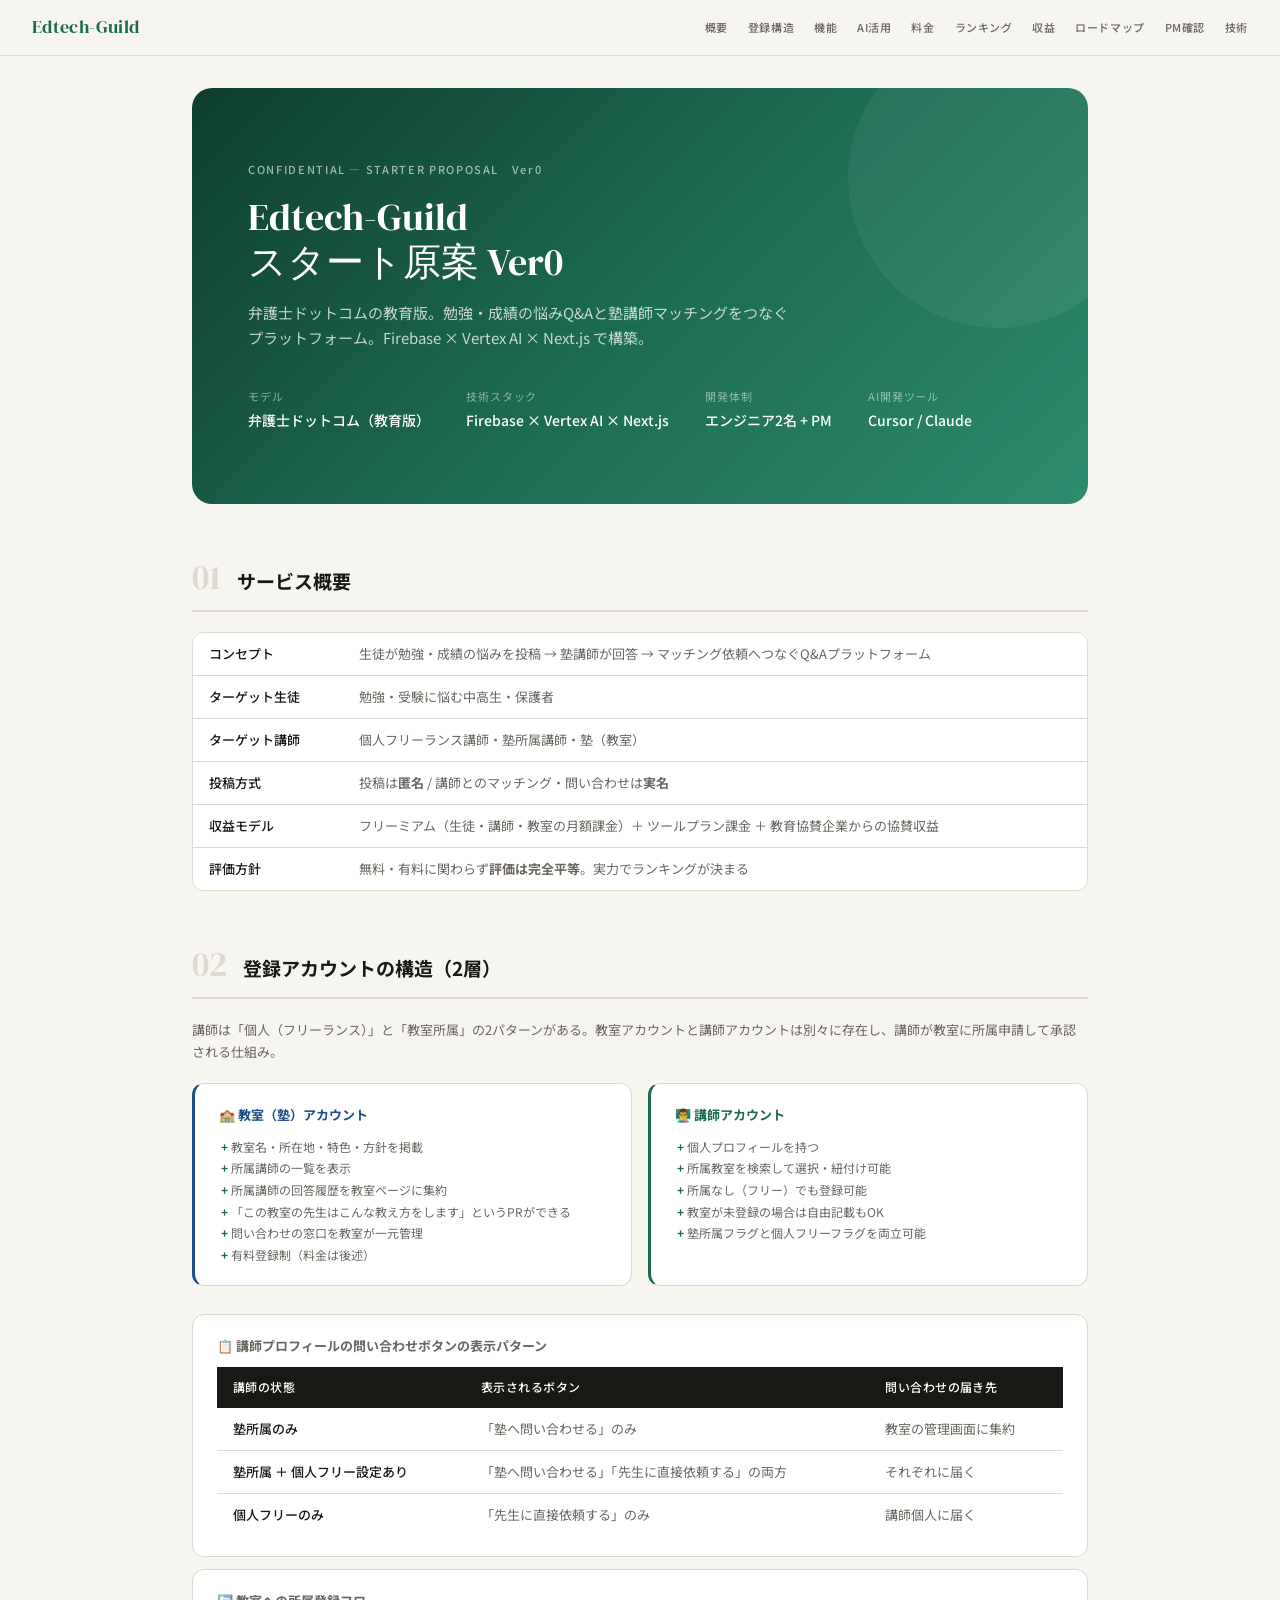
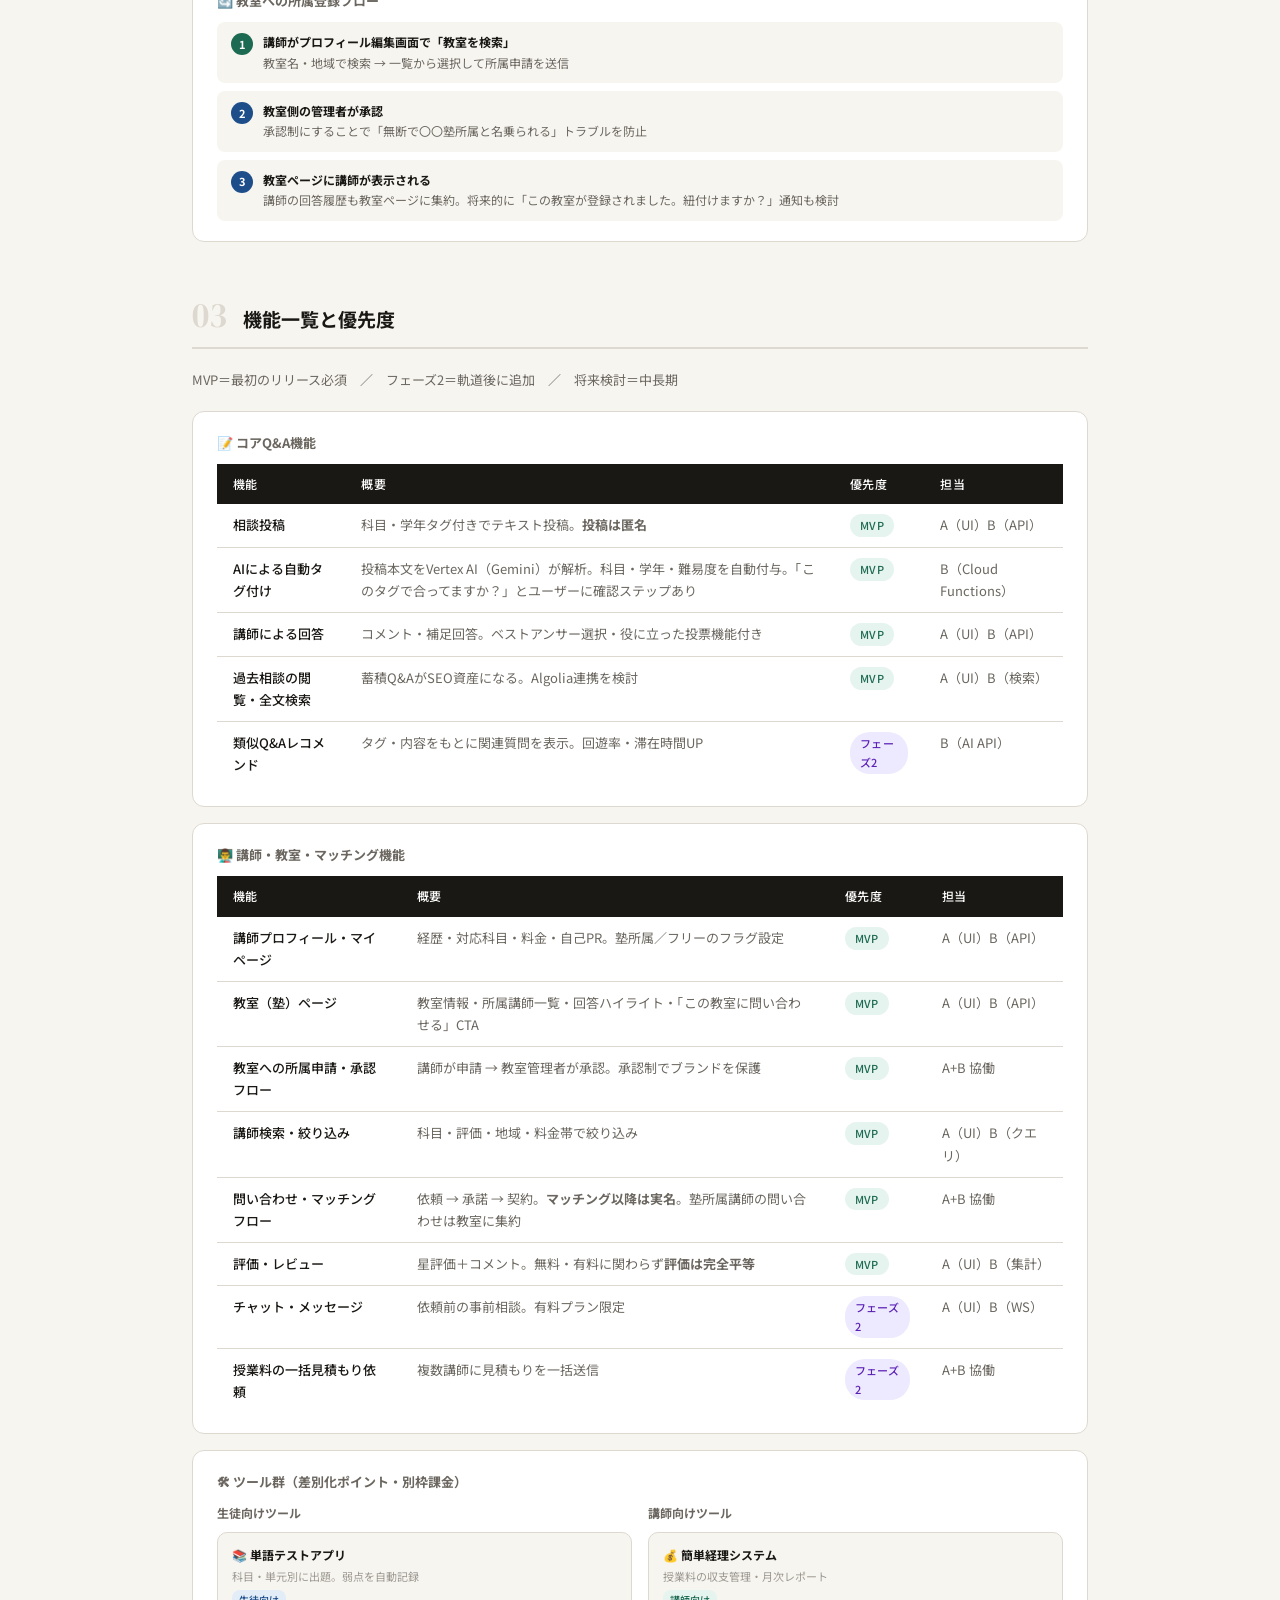
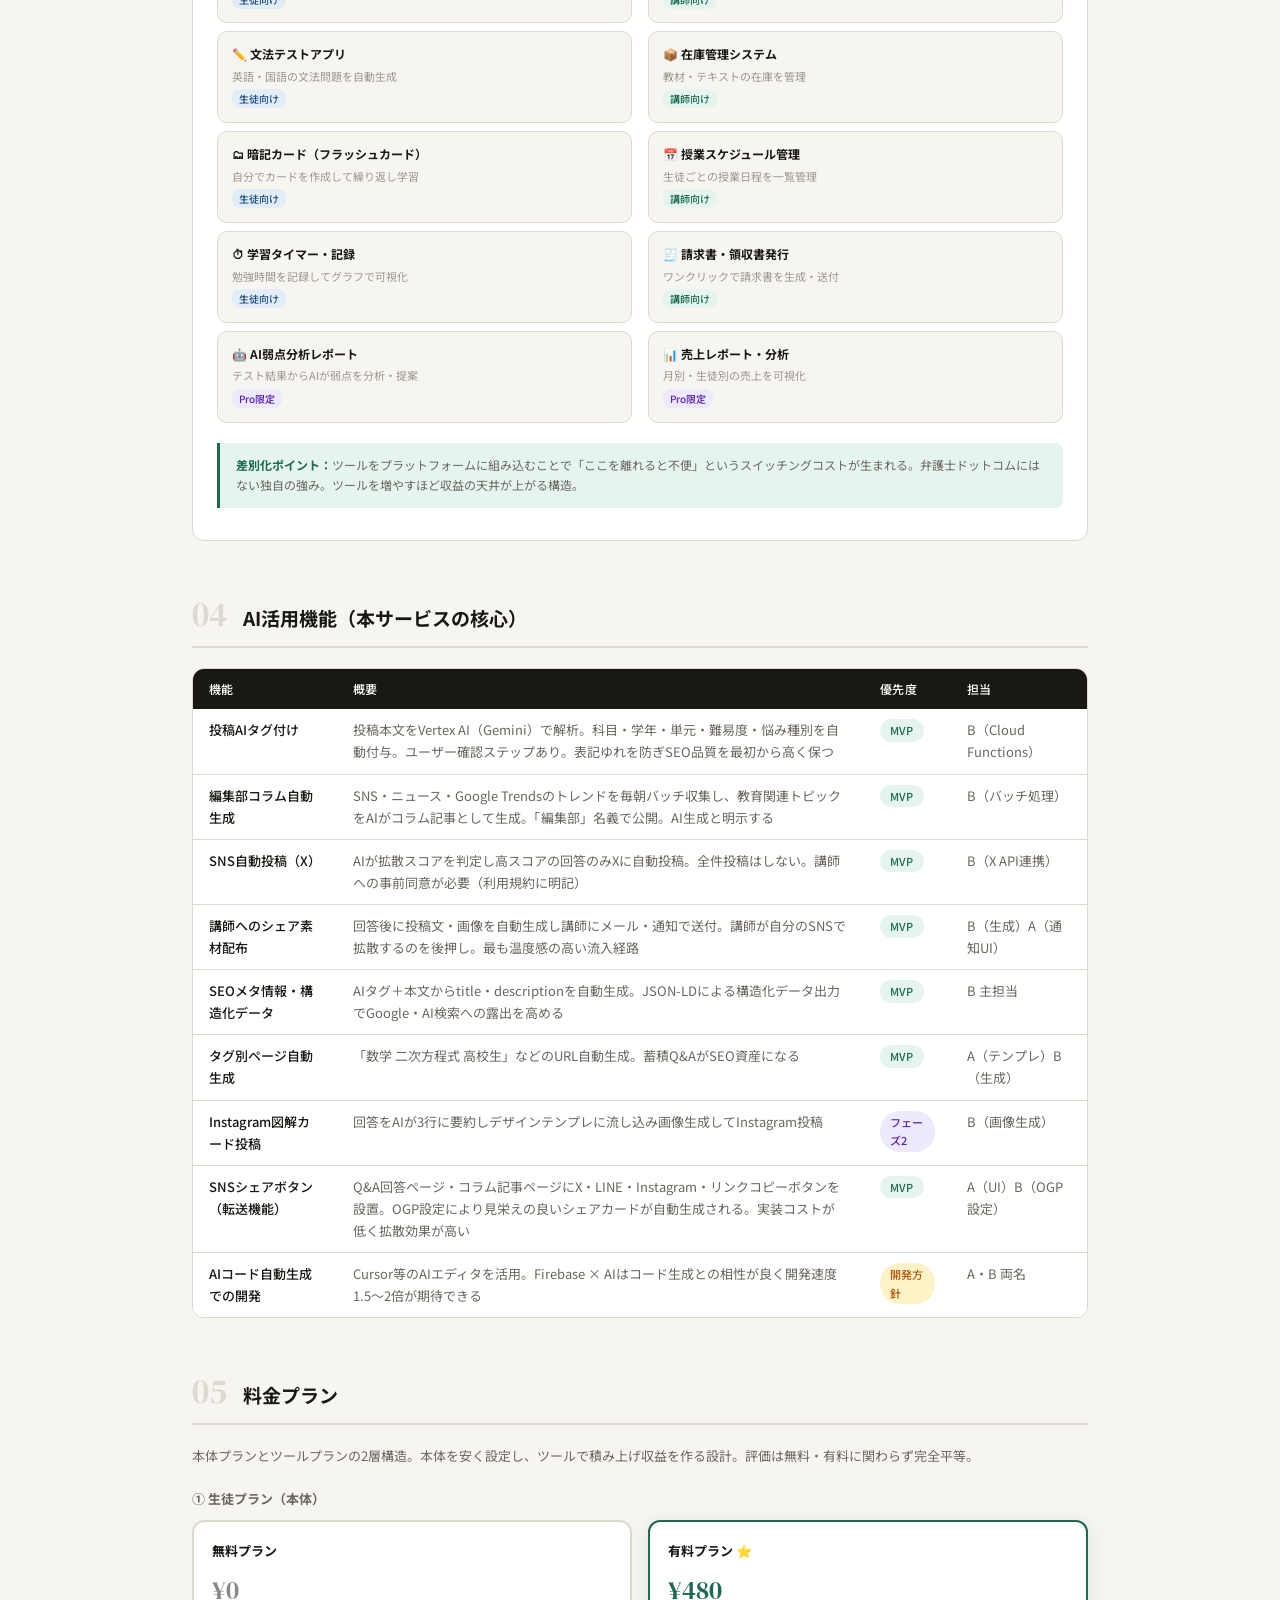
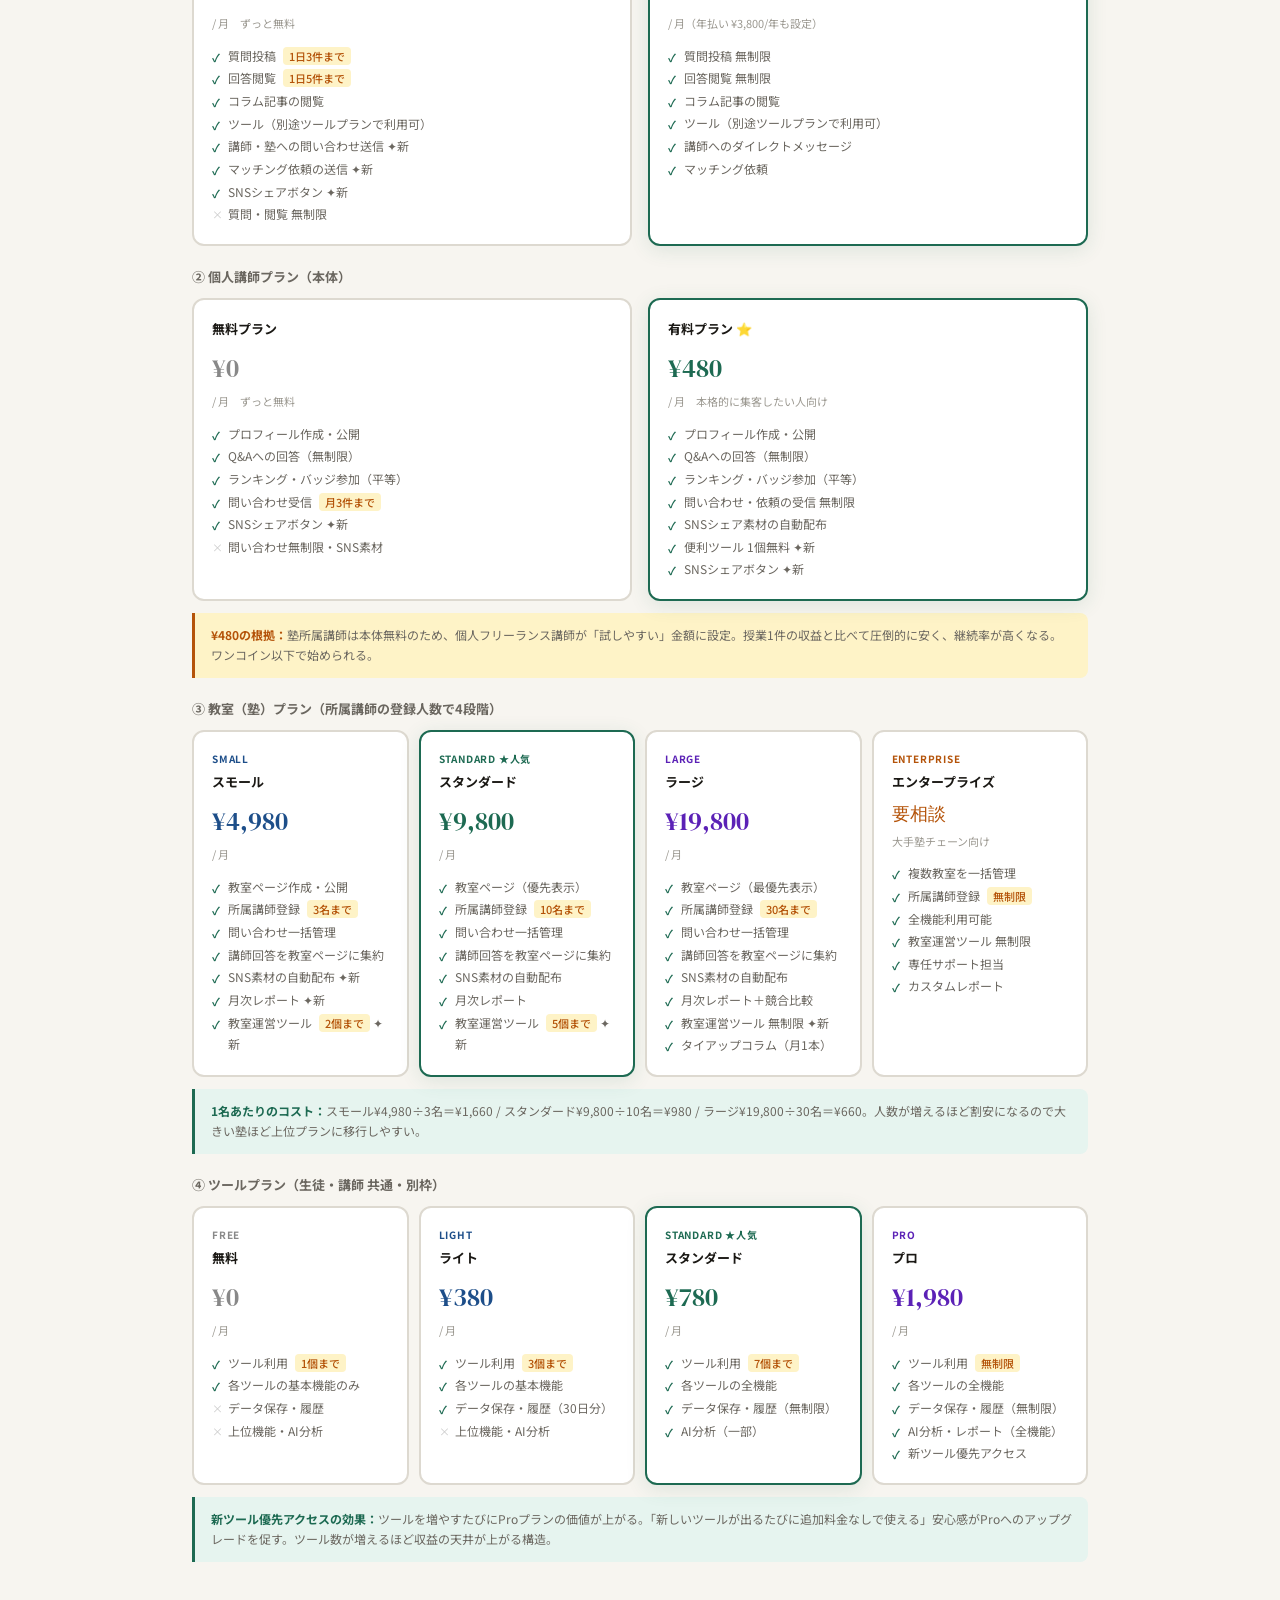
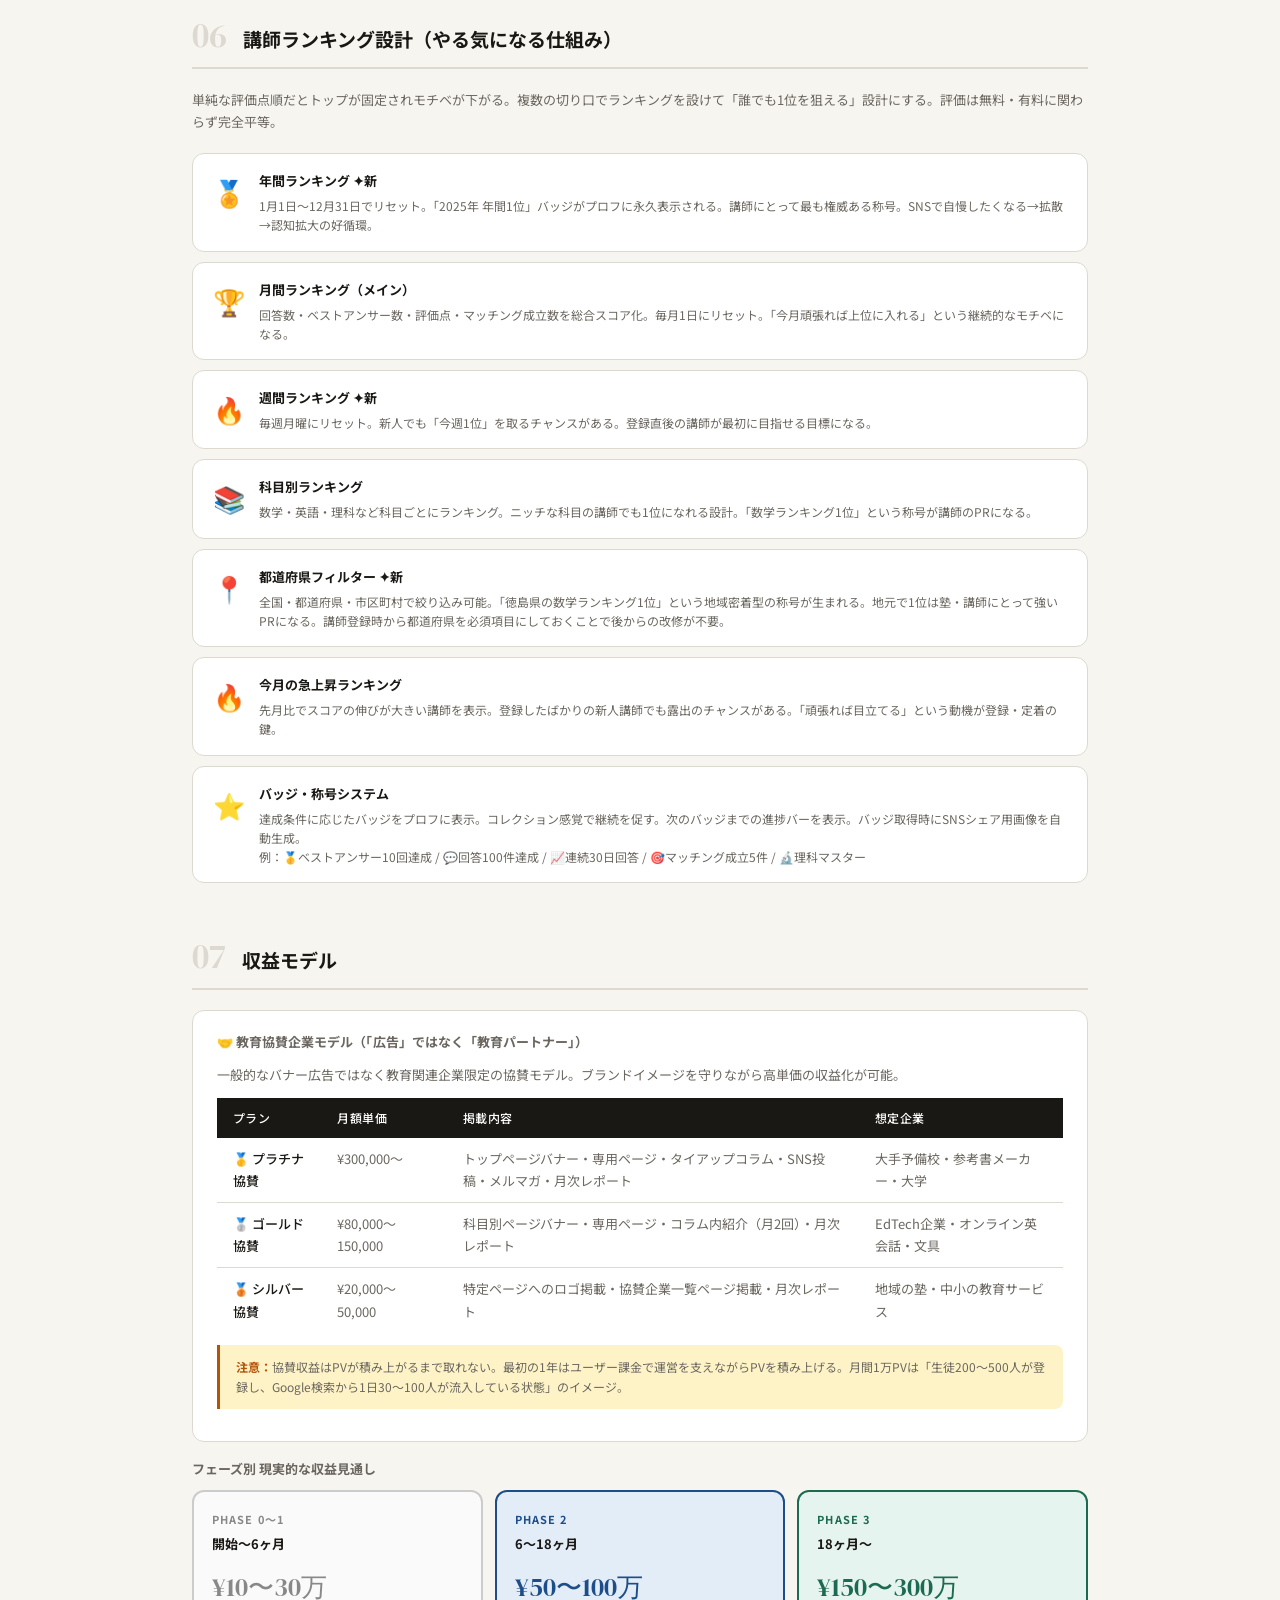
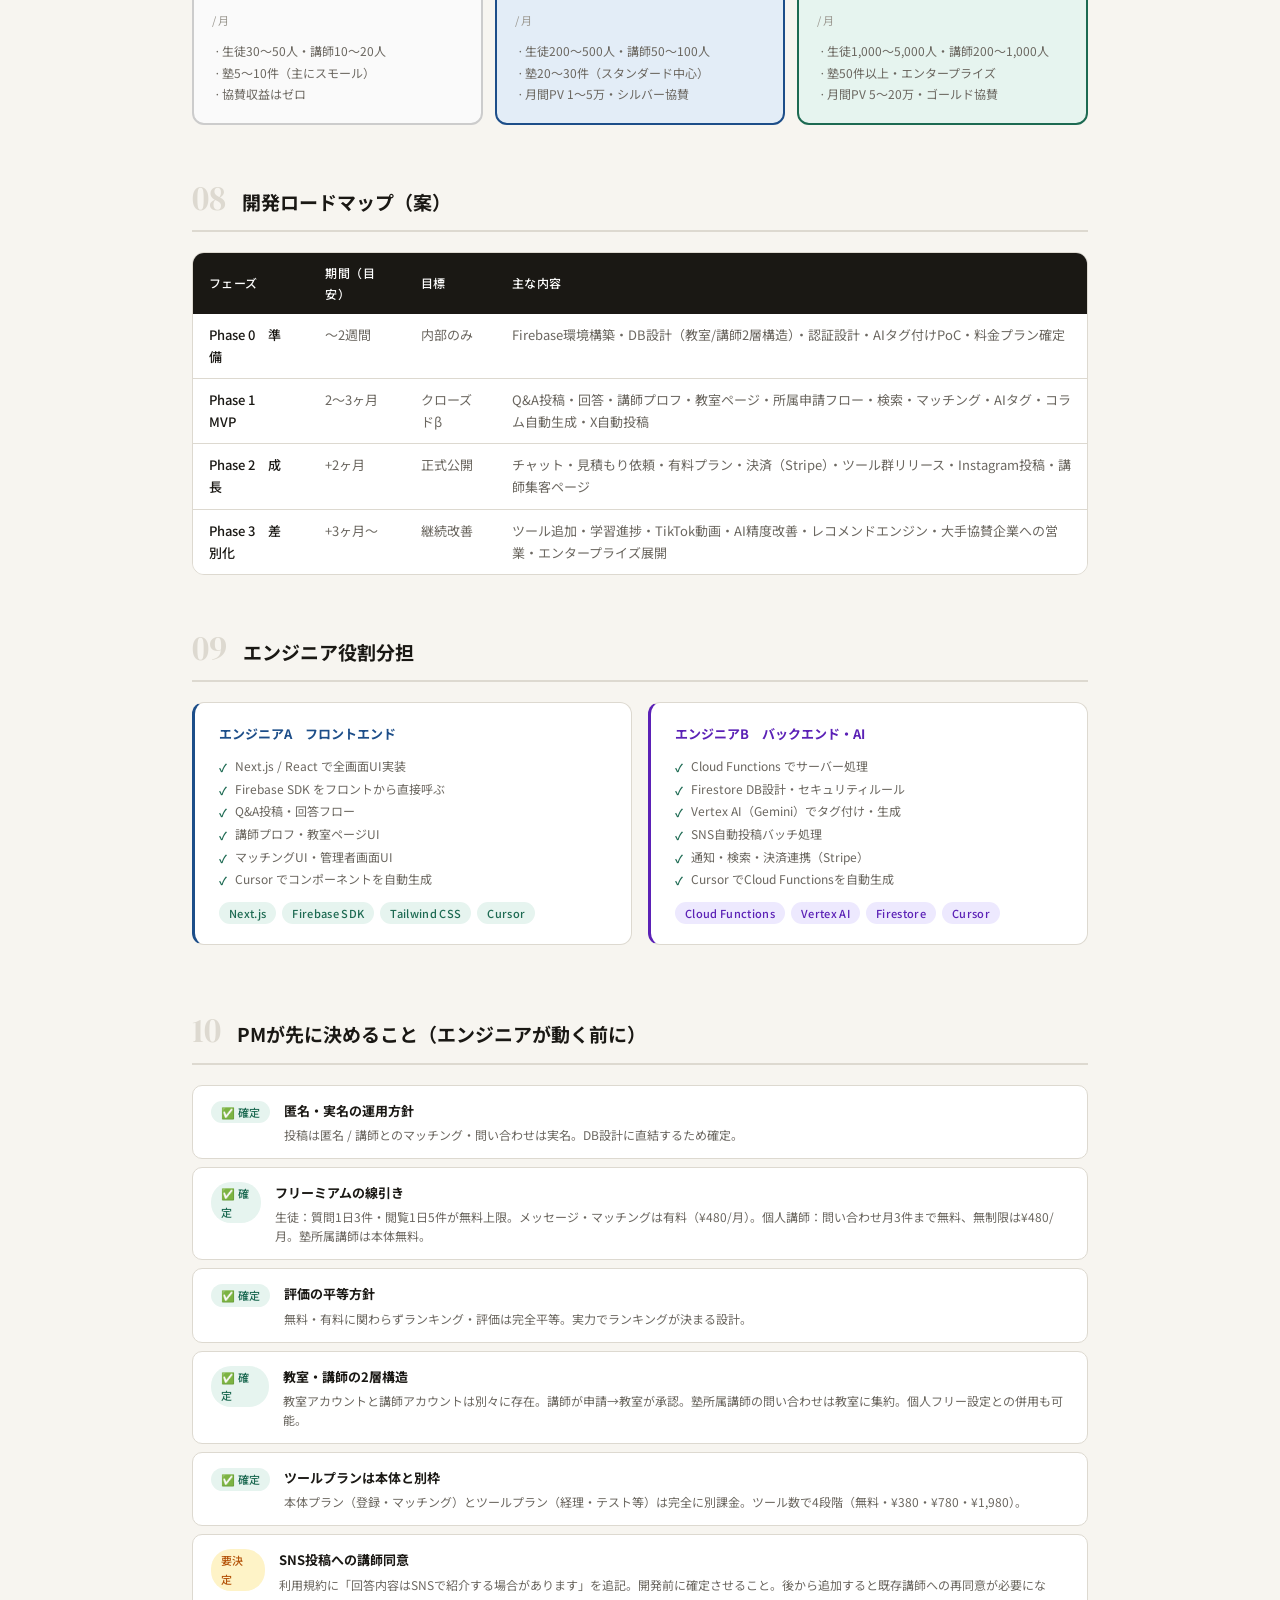
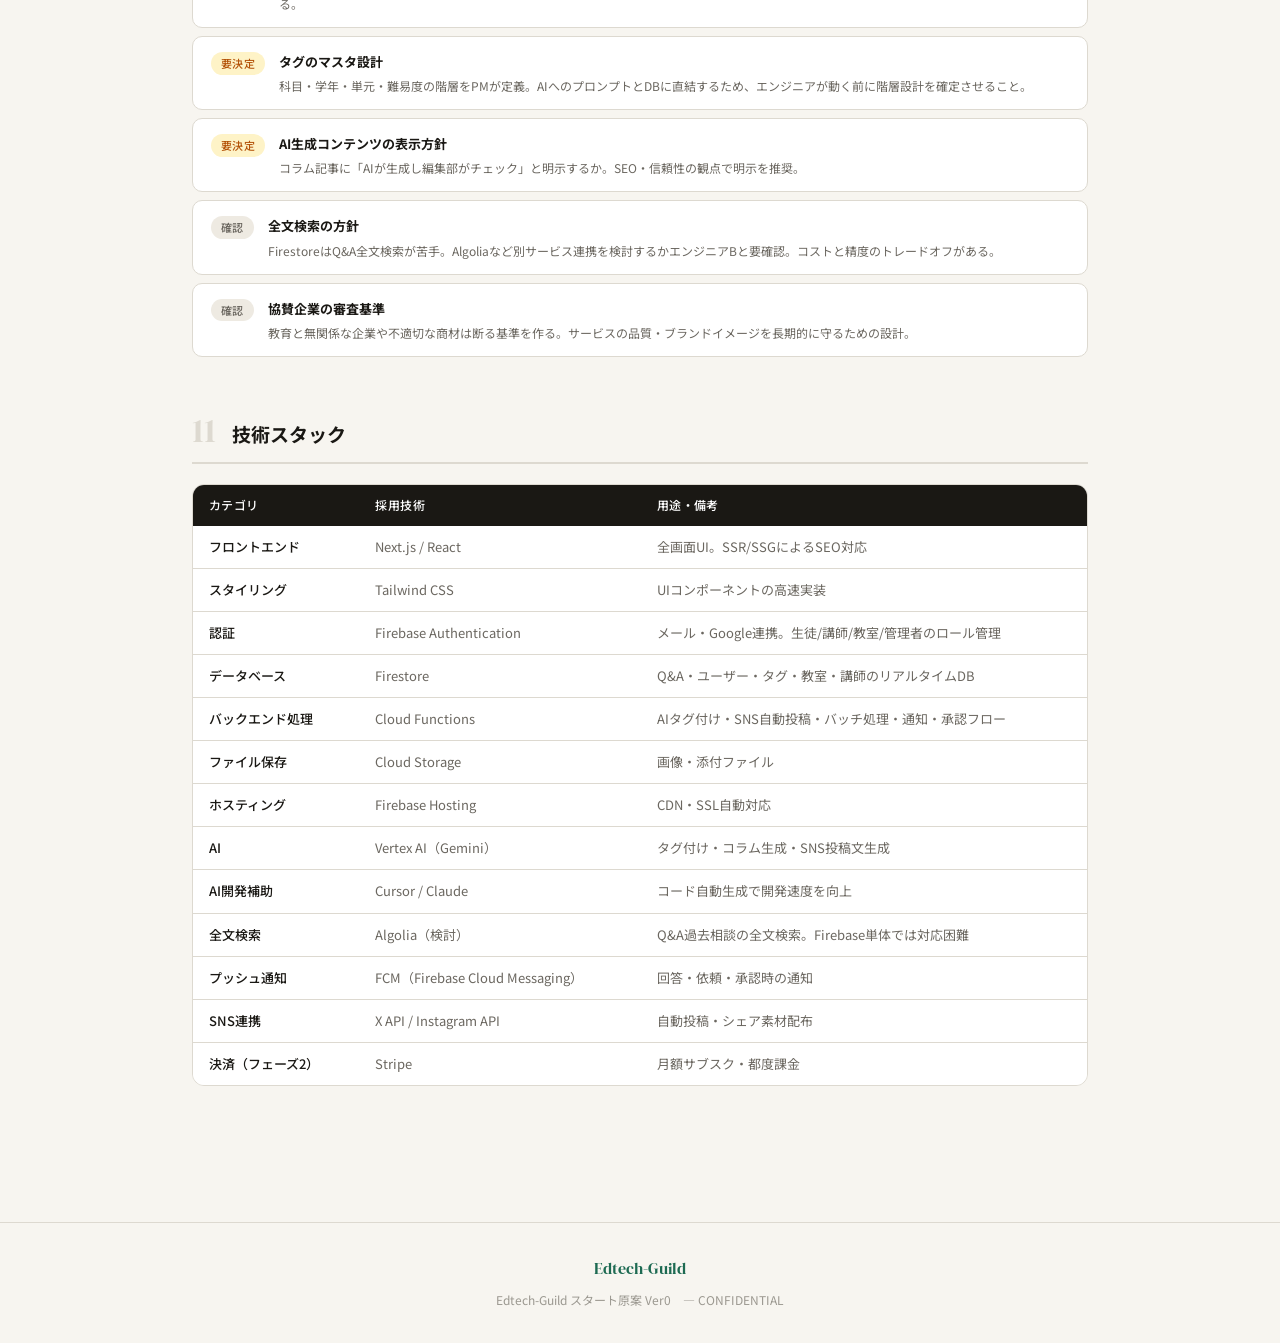
==== commit 9466f5ba: "Rename project to Edtech-Guild" ====
--- a/ver0/index.html
+++ b/ver0/index.html
@@ -3,7 +3,7 @@
 <head>
 <meta charset="UTF-8">
 <meta name="viewport" content="width=device-width, initial-scale=1.0">
-<title>EduConnect スタート原案 Ver0</title>
+<title>Edtech-Guild スタート原案 Ver0</title>
 <link href="https://fonts.googleapis.com/css2?family=Noto+Sans+JP:wght@300;400;500;700&family=DM+Serif+Display&display=swap" rel="stylesheet">
 <style>
 :root {
@@ -30,7 +30,7 @@
 html{scroll-behavior:smooth}
 body{font-family:'Noto Sans JP',sans-serif;background:var(--bg);color:var(--text);font-size:14px;line-height:1.7}
 nav{position:fixed;top:0;left:0;right:0;z-index:100;background:rgba(247,245,240,0.95);backdrop-filter:blur(8px);border-bottom:1px solid var(--border);padding:0 32px;display:flex;align-items:center;justify-content:space-between;height:56px}
-.nav-logo{font-family:'DM Serif Display',serif;font-size:18px;color:var(--accent);letter-spacing:.02em}
+.nav-logo{font-family:'DM Serif Display',serif;font-size:18px;color:var(--accent);letter-spacing:.02em;text-decoration:none}
 .nav-links{display:flex;gap:20px;flex-wrap:wrap}
 .nav-links a{font-size:11px;color:var(--text2);text-decoration:none;font-weight:500;letter-spacing:.05em;transition:color .2s}
 .nav-links a:hover{color:var(--accent)}
@@ -143,7 +143,7 @@
 </head>
 <body>
 <nav>
-  <div class="nav-logo">EduConnect</div>
+  <a class="nav-logo" href="../index.html">Edtech-Guild</a>
   <div class="nav-links">
     <a href="#overview">概要</a>
     <a href="#structure">登録構造</a>
@@ -163,7 +163,7 @@
   <!-- HERO -->
   <div class="hero">
     <div class="hero-tag">CONFIDENTIAL — STARTER PROPOSAL　Ver0</div>
-    <h1>EduConnect<br>スタート原案 Ver0</h1>
+    <h1>Edtech-Guild<br>スタート原案 Ver0</h1>
     <div class="hero-sub">弁護士ドットコムの教育版。勉強・成績の悩みQ&amp;Aと塾講師マッチングをつなぐプラットフォーム。Firebase × Vertex AI × Next.js で構築。</div>
     <div class="hero-meta">
       <div><div class="hero-meta-label">モデル</div><div class="hero-meta-val">弁護士ドットコム（教育版）</div></div>
@@ -629,8 +629,8 @@
 </div>
 
 <footer>
-  <div style="font-family:'DM Serif Display',serif;font-size:16px;color:var(--accent);margin-bottom:8px">EduConnect</div>
-  <div>EduConnect スタート原案 Ver0　— CONFIDENTIAL</div>
+  <div style="font-family:'DM Serif Display',serif;font-size:16px;color:var(--accent);margin-bottom:8px">Edtech-Guild</div>
+  <div>Edtech-Guild スタート原案 Ver0　— CONFIDENTIAL</div>
 </footer>
 </body>
 </html>
